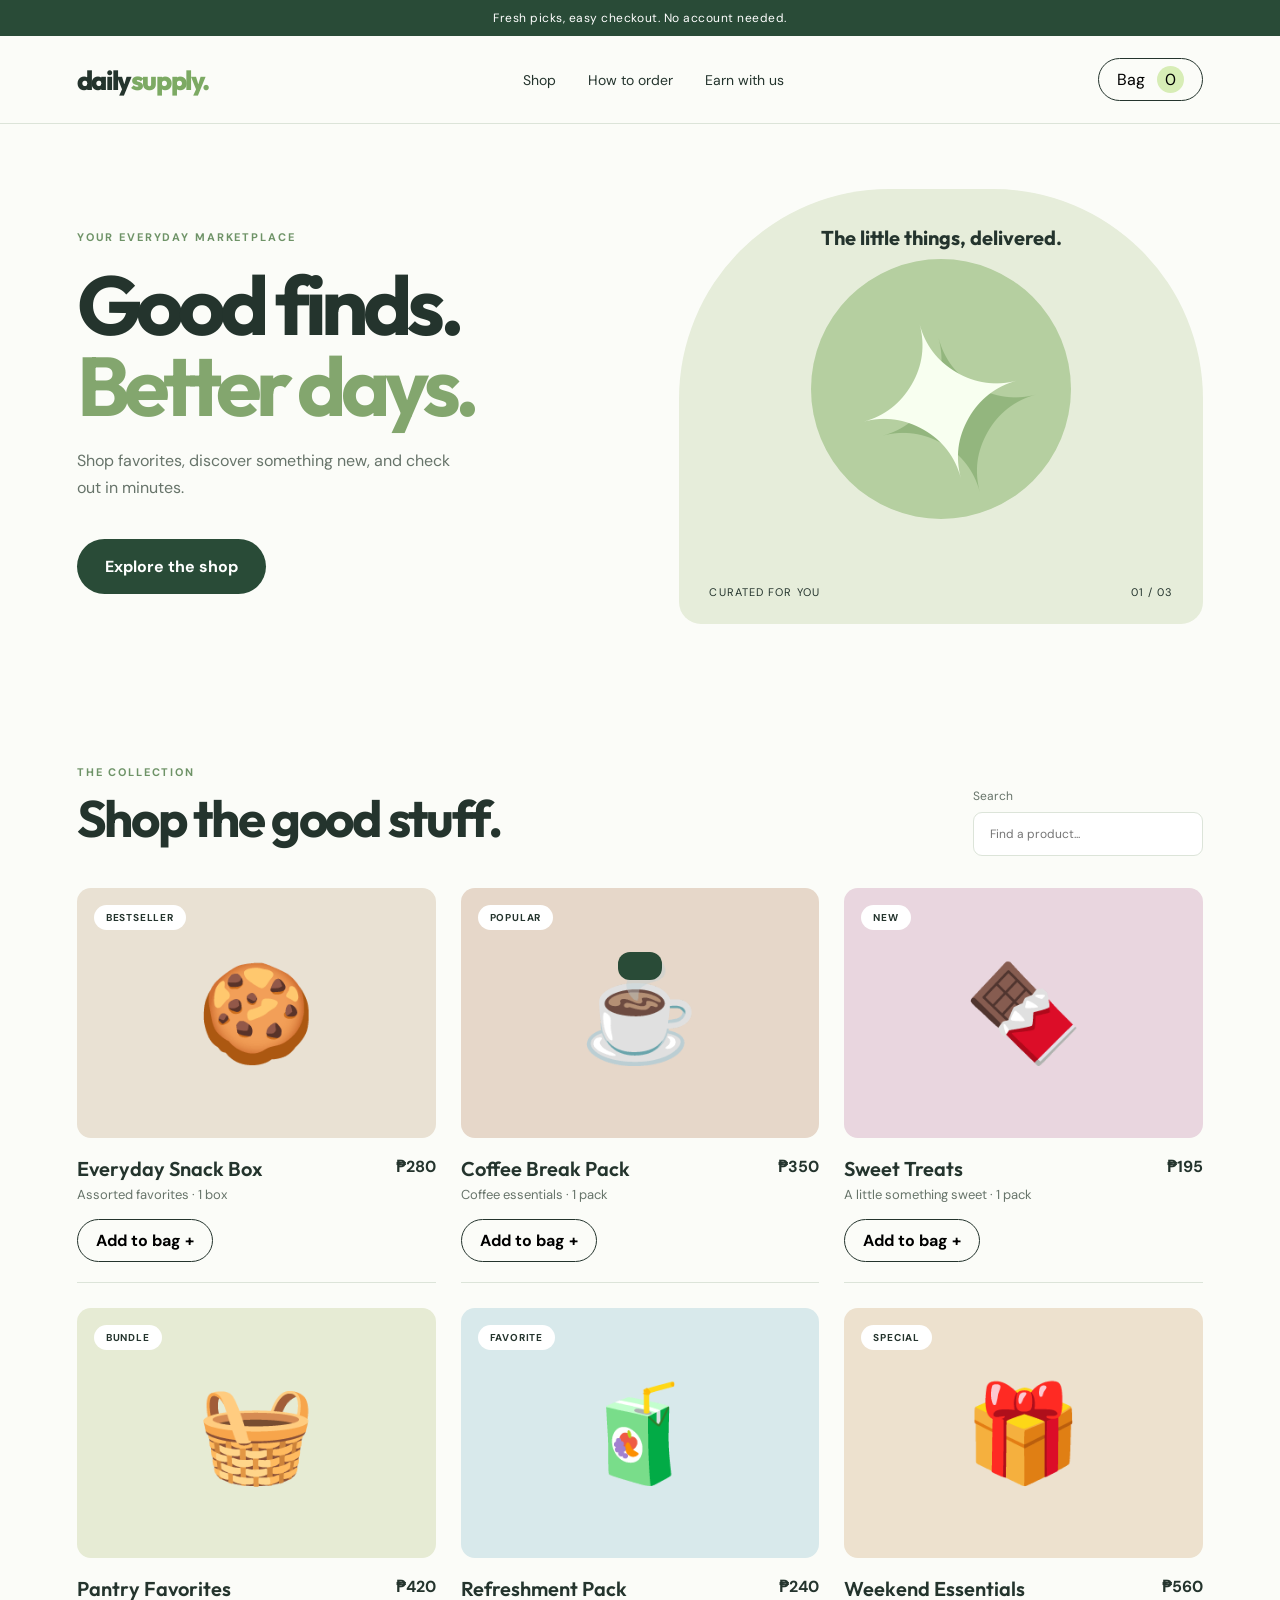
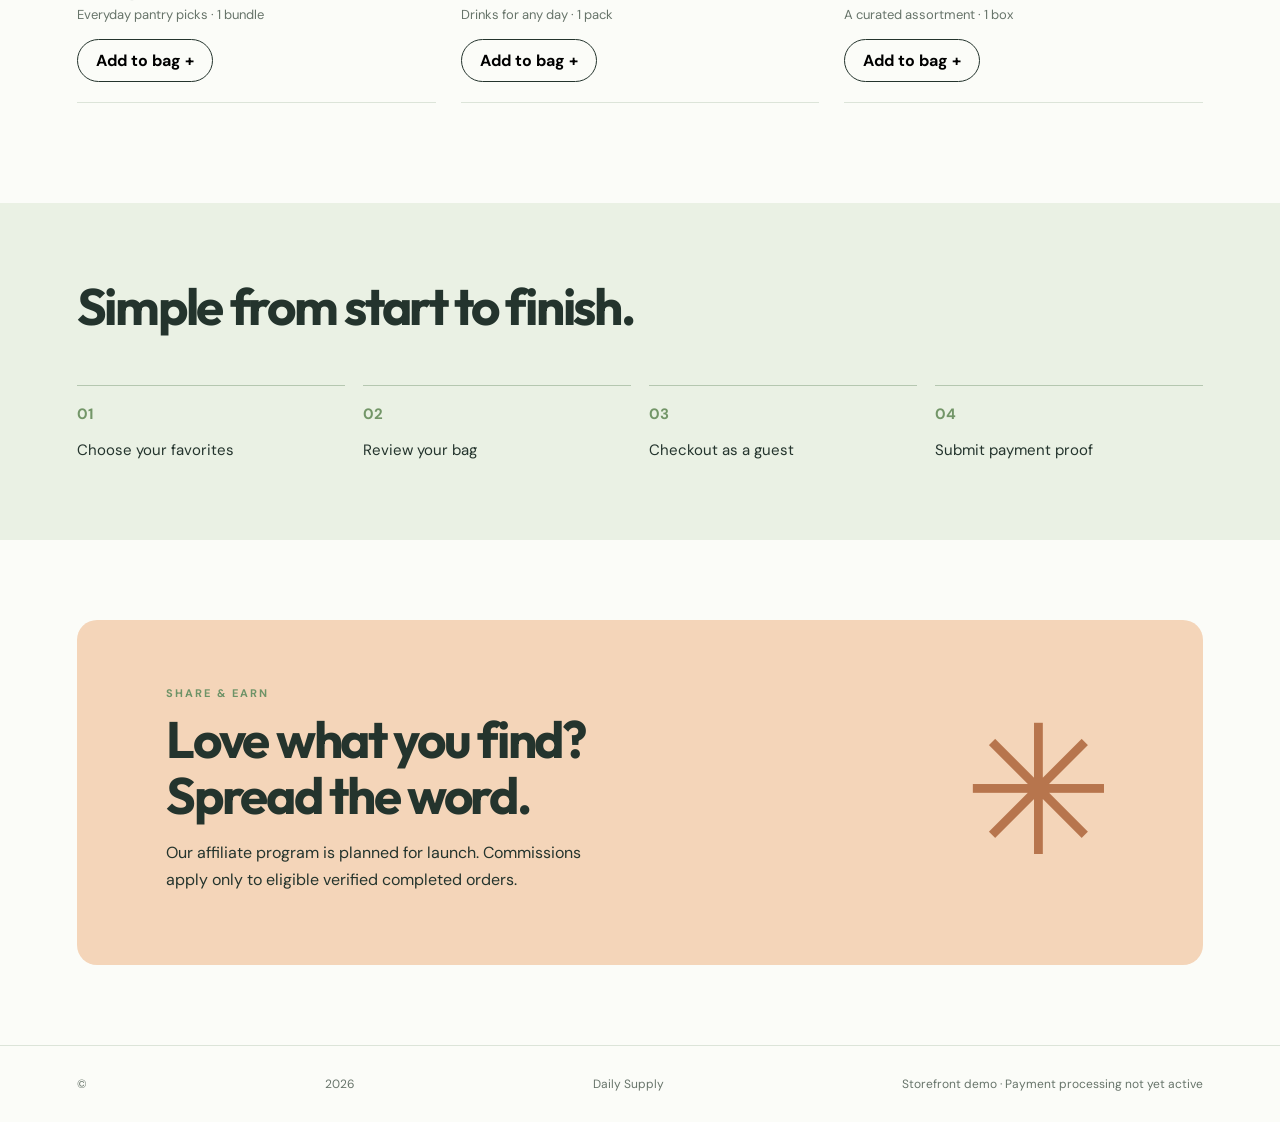
==== index.html @ 60fc119b "first try" ====
<!doctype html><html lang="en"><head><meta charset="UTF-8"><meta name="viewport" content="width=device-width,initial-scale=1"><title>Daily Supply — Everyday favorites</title><link rel="stylesheet" href="style.css"></head><body><div class="notice">Fresh picks, easy checkout. No account needed.</div><header><a class="logo" href="#home">daily<span>supply.</span></a><nav><a href="#shop">Shop</a><a href="#how">How to order</a><a href="#affiliate">Earn with us</a></nav><button id="cartBtn" class="cart-toggle">Bag <span id="cartCount">0</span></button></header><main id="home"><section class="hero"><div><p class="eyebrow">YOUR EVERYDAY MARKETPLACE</p><h1>Good finds.<br><em>Better days.</em></h1><p>Shop favorites, discover something new, and check out in minutes.</p><a class="primary" href="#shop">Explore the shop</a></div><div class="hero-art"><span class="art-label">The little things, delivered.</span><div class="art-circle">✦</div><div class="art-bottom">CURATED FOR YOU <span>01 / 03</span></div></div></section><section id="shop" class="shop"><div class="section-head"><div><p class="eyebrow">THE COLLECTION</p><h2>Shop the good stuff.</h2></div><label class="search-wrap">Search <input id="search" placeholder="Find a product..."></label></div><div id="products" class="products"></div></section><section id="how" class="steps"><h2>Simple from start to finish.</h2><div><p><b>01</b> Choose your favorites</p><p><b>02</b> Review your bag</p><p><b>03</b> Checkout as a guest</p><p><b>04</b> Submit payment proof</p></div></section><section id="affiliate" class="affiliate"><div><p class="eyebrow">SHARE & EARN</p><h2>Love what you find?<br>Spread the word.</h2><p>Our affiliate program is planned for launch. Commissions apply only to eligible verified completed orders.</p></div><span class="affiliate-mark">✳</span></section></main><footer>© <span id="year"></span> Daily Supply <span>Storefront demo · Payment processing not yet active</span></footer><div id="overlay" class="overlay" hidden></div><aside id="drawer" class="drawer" aria-label="Shopping bag" aria-hidden="true"><div class="drawer-top"><h2>Your bag</h2><button id="closeCart" aria-label="Close bag">✕</button></div><div id="cartItems" class="cart-items"></div><div class="drawer-bottom"><div class="total"><span>Subtotal</span><b id="subtotal">₱0</b></div><p>Shipping and discounts are calculated at checkout.</p><button id="checkoutBtn" class="primary wide">Continue to checkout</button></div></aside><dialog id="checkoutDialog"><form id="checkoutForm"><div class="dialog-head"><h2>Guest checkout</h2><button type="button" id="closeCheckout">✕</button></div><p class="muted">Demo only: no real orders or payments will be processed.</p><div class="fields"><label>Full name<input required name="name" autocomplete="name"></label><label>Mobile number<input required name="mobile" inputmode="tel"></label><label>Email<input required type="email" name="email"></label><label>City / Barangay<input required name="city"></label><label class="full">Complete delivery address<textarea required name="address"></textarea></label><label>Delivery schedule<select name="schedule"><option>ASAP</option><option>Later</option><option>Tomorrow</option><option>Schedule (contact to arrange)</option></select></label><label>Payment method<select name="payment"><option>GCash</option><option>Bank transfer</option></select></label><label class="full">Voucher code<input name="voucher" id="voucher" placeholder="Try SAVE50"></label></div><div id="checkoutSummary" class="checkout-summary"></div><button class="primary wide" type="submit">Preview order</button><p class="muted">Payment details and proof submission require a secure backend.</p></form></dialog><div id="toast" class="toast" role="status"></div><script src="script.js"></script></body></html>
---- style.css ----
@import url('https://fonts.googleapis.com/css2?family=DM+Sans:wght@400;500;600;700&family=Outfit:wght@400;500;600;700;800&display=swap');:root{--ink:#24342d;--muted:#67746a;--paper:#fbfcf8;--green:#d7edb6;--forest:#294b37;--line:#dce4d9;--peach:#f4d5b9}*{box-sizing:border-box}html{scroll-behavior:smooth}body{margin:0;background:var(--paper);color:var(--ink);font-family:'DM Sans',sans-serif}button,input,textarea,select{font:inherit}button{cursor:pointer}a{color:inherit;text-decoration:none}.notice{text-align:center;background:var(--forest);color:#fff;padding:10px;font-size:12px;letter-spacing:.04em}header{display:flex;align-items:center;justify-content:space-between;padding:22px 6%;border-bottom:1px solid var(--line);gap:15px}.logo{font-family:Outfit,sans-serif;font-weight:800;font-size:27px;letter-spacing:-1.4px}.logo span{color:#7caa63}nav{display:flex;gap:32px;font-size:14px}nav a:hover{color:#65934e}.cart-toggle{background:transparent;border:1px solid var(--ink);border-radius:30px;padding:10px 18px}.cart-toggle span{background:var(--green);border-radius:50%;padding:3px 8px;margin-left:8px}.hero{display:grid;grid-template-columns:1fr 1fr;gap:7%;align-items:center;padding:65px 6% 85px;min-height:560px}.eyebrow{font-size:11px;font-weight:700;letter-spacing:.17em;color:#6e9367}.hero h1{font-family:Outfit,sans-serif;font-size:clamp(55px,6.5vw,106px);letter-spacing:-.07em;line-height:.98;margin:20px 0}.hero h1 em{font-style:normal;color:#83a66e}.hero p:not(.eyebrow){color:var(--muted);line-height:1.7;max-width:380px}.primary{display:inline-block;background:var(--forest);color:#fff;border:0;border-radius:40px;padding:17px 28px;font-weight:700;margin-top:22px}.primary:hover{background:#416c4e}.hero-art{background:#e6edda;min-height:435px;border-radius:210px 210px 22px 22px;position:relative;display:flex;justify-content:center;align-items:center;overflow:hidden}.hero-art:before{content:'';position:absolute;width:260px;height:260px;background:#b5cfa0;border-radius:50%;top:70px;left:50%;transform:translateX(-50%)}.art-circle{position:relative;font-size:210px;color:#f8fff0;text-shadow:15px 18px 0 #93b67e;transform:rotate(-15deg)}.art-label{position:absolute;z-index:1;top:36px;font-family:Outfit;font-weight:700;font-size:20px}.art-bottom{position:absolute;bottom:25px;left:30px;right:30px;display:flex;justify-content:space-between;font-size:11px;letter-spacing:.1em}.shop{padding:45px 6% 100px}.section-head{display:flex;align-items:end;justify-content:space-between;gap:20px;margin-bottom:32px}.section-head h2,.steps h2,.affiliate h2{font:700 clamp(30px,4vw,52px)/1.1 Outfit;letter-spacing:-.045em;margin:10px 0}.search-wrap{font-size:12px;color:var(--muted)}.search-wrap input{display:block;margin-top:8px;padding:13px 16px;border:1px solid var(--line);border-radius:9px;background:white;min-width:230px}.products{display:grid;grid-template-columns:repeat(3,minmax(0,1fr));gap:25px}.product{border-bottom:1px solid var(--line);padding-bottom:20px}.product-art{height:250px;display:flex;align-items:center;justify-content:center;border-radius:14px;font-size:95px;position:relative}.product-art small{position:absolute;left:17px;top:17px;background:#fff;border-radius:20px;padding:6px 12px;font-size:10px;letter-spacing:.08em;font-weight:700}.product-info{display:flex;justify-content:space-between;gap:15px;margin:18px 0 5px}.product-info h3{font:600 20px Outfit;margin:0}.product-info b{white-space:nowrap}.product p{color:var(--muted);font-size:13px;margin:0 0 16px}.add{background:transparent;border:1px solid var(--ink);border-radius:25px;padding:10px 18px;font-weight:700}.add:hover{background:var(--green)}.steps{padding:65px 6%;background:#eaf1e4}.steps>div{display:grid;grid-template-columns:repeat(4,1fr);gap:18px;margin-top:35px}.steps p{border-top:1px solid #b5c7b0;padding-top:18px;font-size:15px}.steps b{display:block;color:#739668;margin-bottom:16px}.affiliate{margin:80px 6%;padding:55px 7%;background:var(--peach);border-radius:20px;display:flex;justify-content:space-between;align-items:center;gap:20px}.affiliate p:not(.eyebrow){max-width:460px;line-height:1.7}.affiliate-mark{font-size:180px;color:#b7754d}footer{padding:30px 6%;border-top:1px solid var(--line);display:flex;justify-content:space-between;font-size:12px;color:var(--muted)}.overlay{position:fixed;inset:0;background:#15271db0;z-index:5}.overlay[hidden]{display:none}.drawer{position:fixed;right:0;top:0;bottom:0;width:min(440px,100%);background:#fff;z-index:6;transform:translateX(102%);transition:transform .25s;display:flex;flex-direction:column;padding:25px}.drawer.open{transform:translateX(0)}.drawer-top,.dialog-head{display:flex;justify-content:space-between;align-items:center}.drawer-top h2,.dialog-head h2{font-family:Outfit}.drawer-top button,.dialog-head button{background:none;border:0;font-size:22px}.cart-items{overflow:auto;flex:1}.cart-item{display:flex;align-items:center;justify-content:space-between;border-bottom:1px solid var(--line);padding:18px 0;gap:10px}.cart-item small{color:var(--muted)}.qty{display:flex;gap:12px;align-items:center}.qty button{background:#eaf1e4;border:0;border-radius:50%;width:29px;height:29px}.drawer-bottom{border-top:1px solid var(--line);padding-top:15px}.total{display:flex;justify-content:space-between;font-size:20px}.drawer-bottom p,.muted{font-size:12px;color:var(--muted);line-height:1.6}.wide{width:100%;text-align:center}dialog{width:min(580px,94vw);border:0;border-radius:18px;padding:30px;max-height:90vh;overflow:auto;box-shadow:0 20px 80px #0003}dialog::backdrop{background:#16291dbb}.fields{display:grid;grid-template-columns:1fr 1fr;gap:14px}.fields label{font-size:12px;font-weight:700}.fields input,.fields textarea,.fields select{display:block;width:100%;margin-top:7px;padding:12px;border:1px solid var(--line);border-radius:8px;background:white}.fields .full{grid-column:1/-1}.checkout-summary{padding:18px;background:#eff5e9;border-radius:10px;margin-top:20px;line-height:1.9}.checkout-summary div{display:flex;justify-content:space-between}.toast{position:fixed;bottom:20px;left:50%;transform:translate(-50%,100px);background:var(--forest);color:white;border-radius:12px;padding:14px 22px;z-index:10;transition:transform .2s}.toast.show{transform:translate(-50%,0)}@media(max-width:750px){header{padding:18px 5%}nav{display:none}.hero{grid-template-columns:1fr;padding:45px 5%}.hero-art{min-height:300px}.art-circle{font-size:150px}.products{grid-template-columns:repeat(2,1fr);gap:15px}.product-art{height:180px;font-size:65px}.section-head{align-items:stretch;flex-direction:column}.steps>div{grid-template-columns:1fr 1fr}.affiliate-mark{display:none}.affiliate{margin:40px 5%;padding:30px}.shop{padding:40px 5%}.product-info{flex-direction:column;gap:6px}.fields{grid-template-columns:1fr}.fields .full{grid-column:auto}footer{gap:20px;flex-direction:column}}@media(max-width:420px){.products{grid-template-columns:1fr}.product-art{height:260px}}
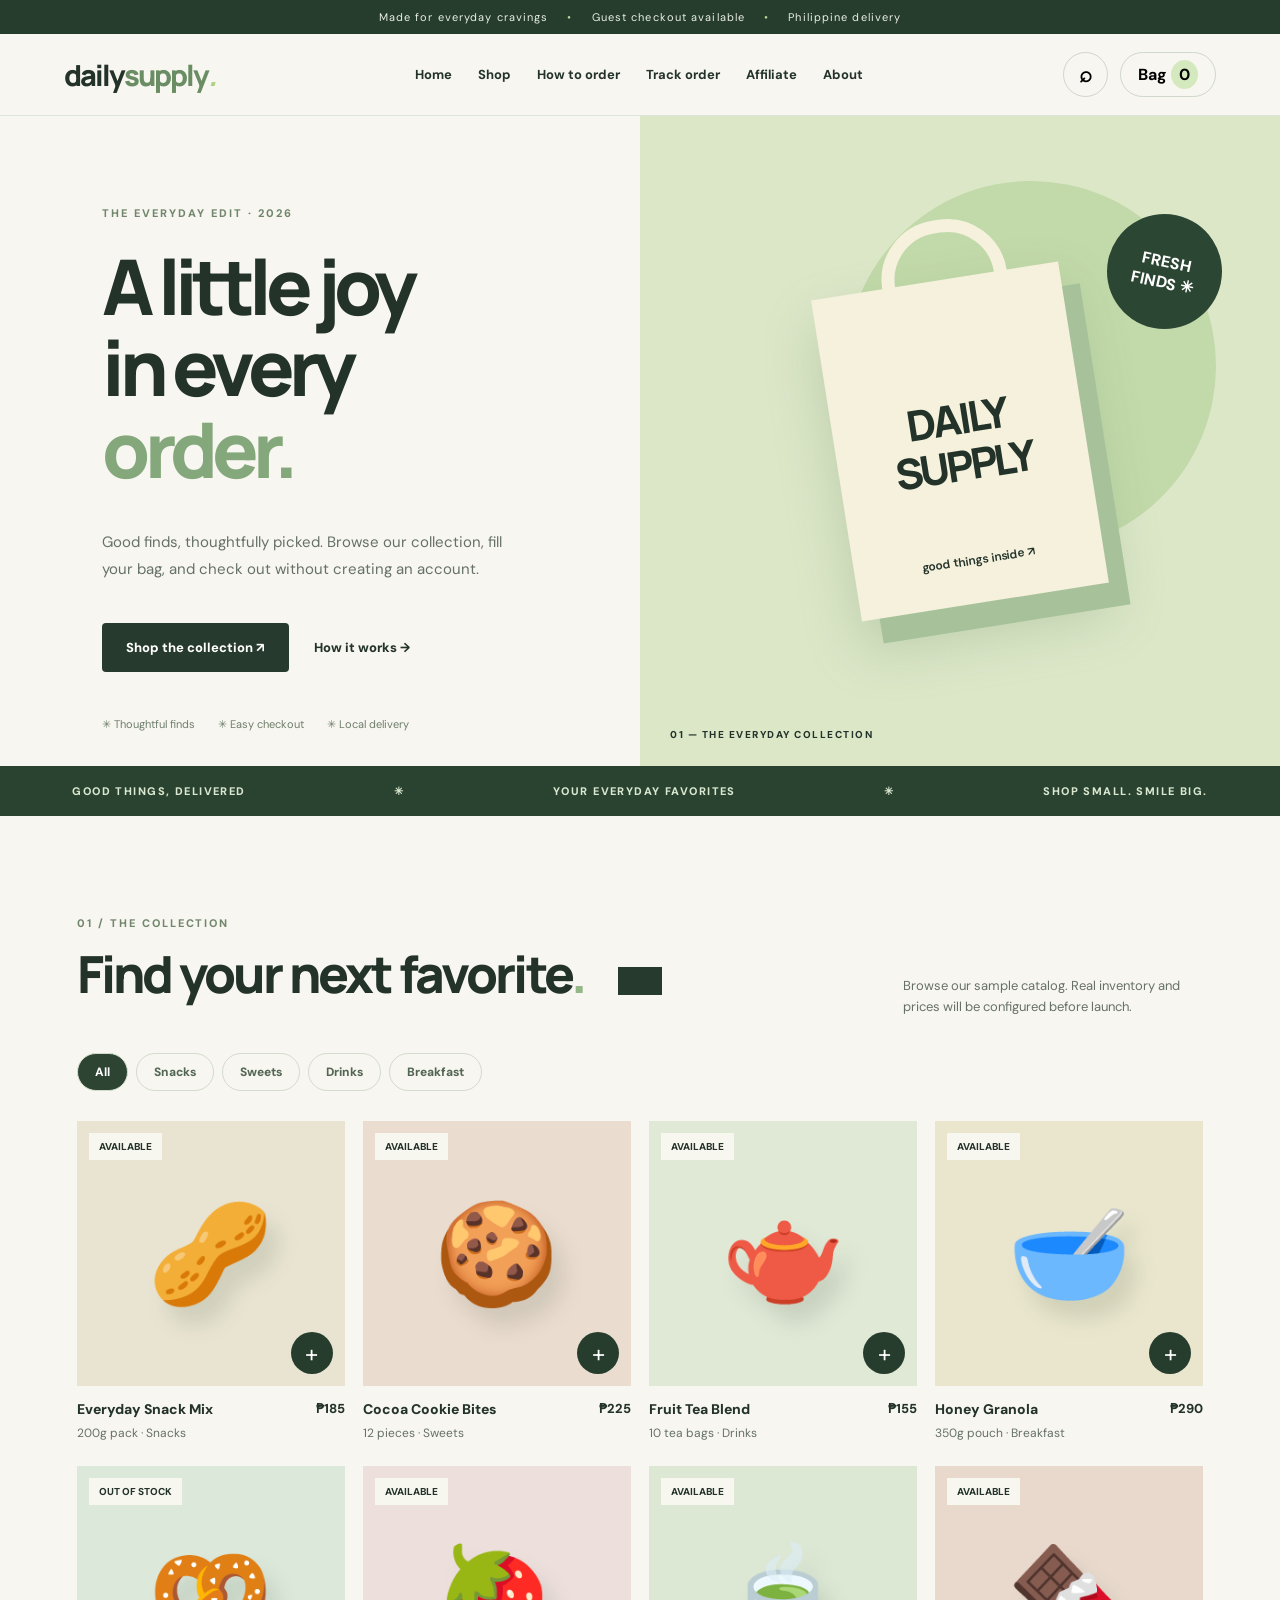
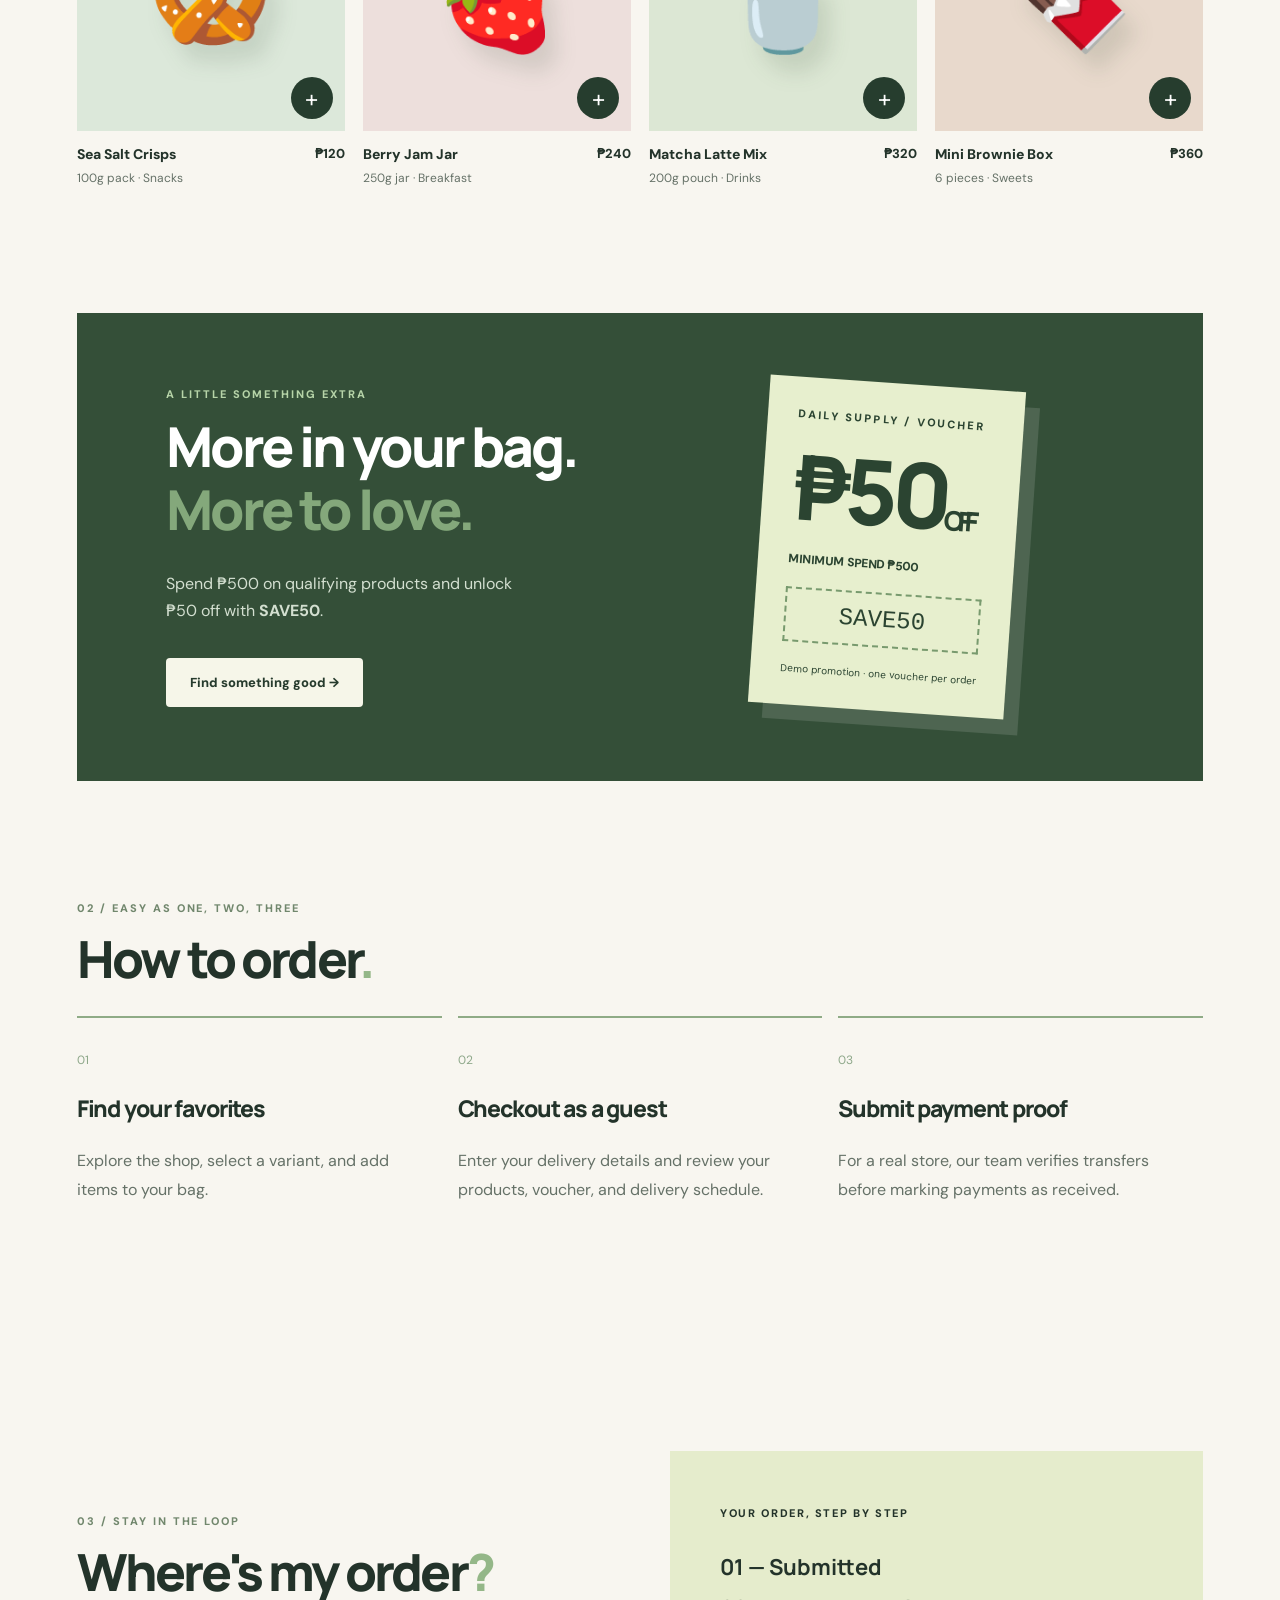
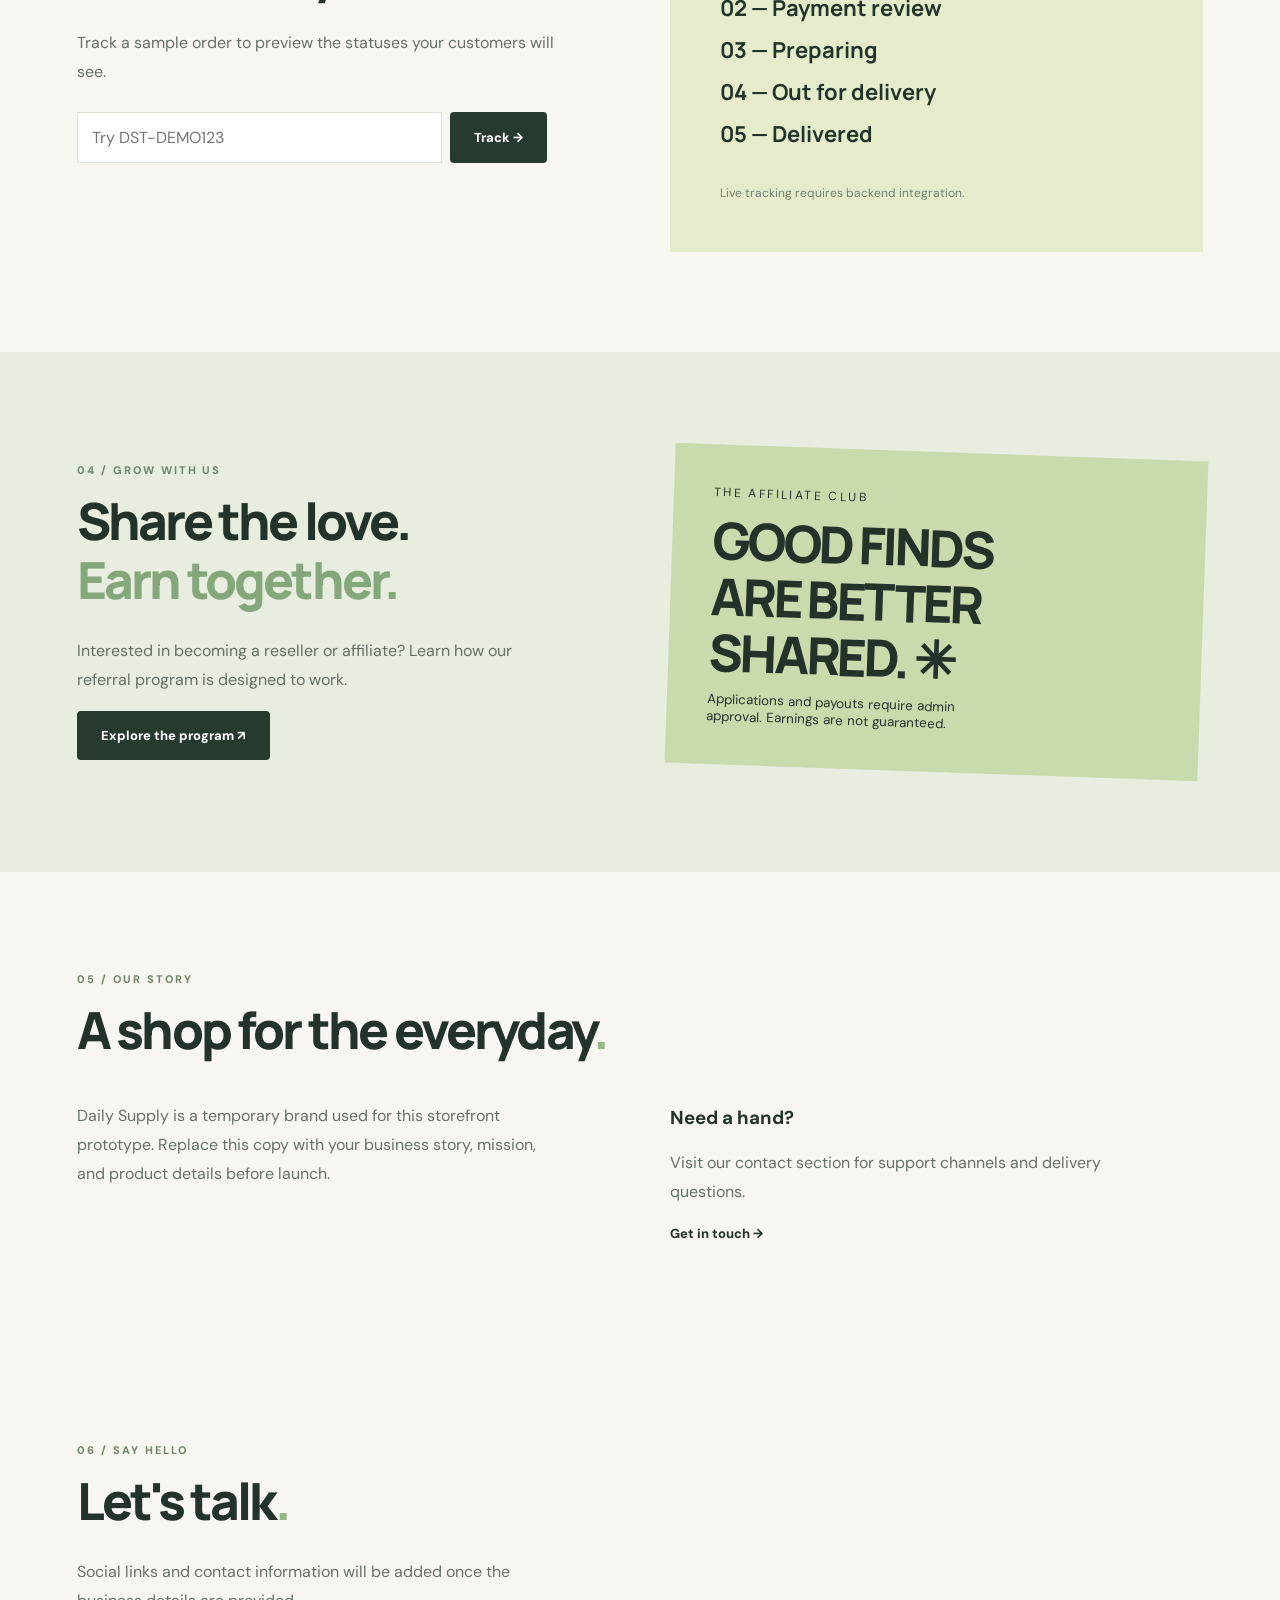
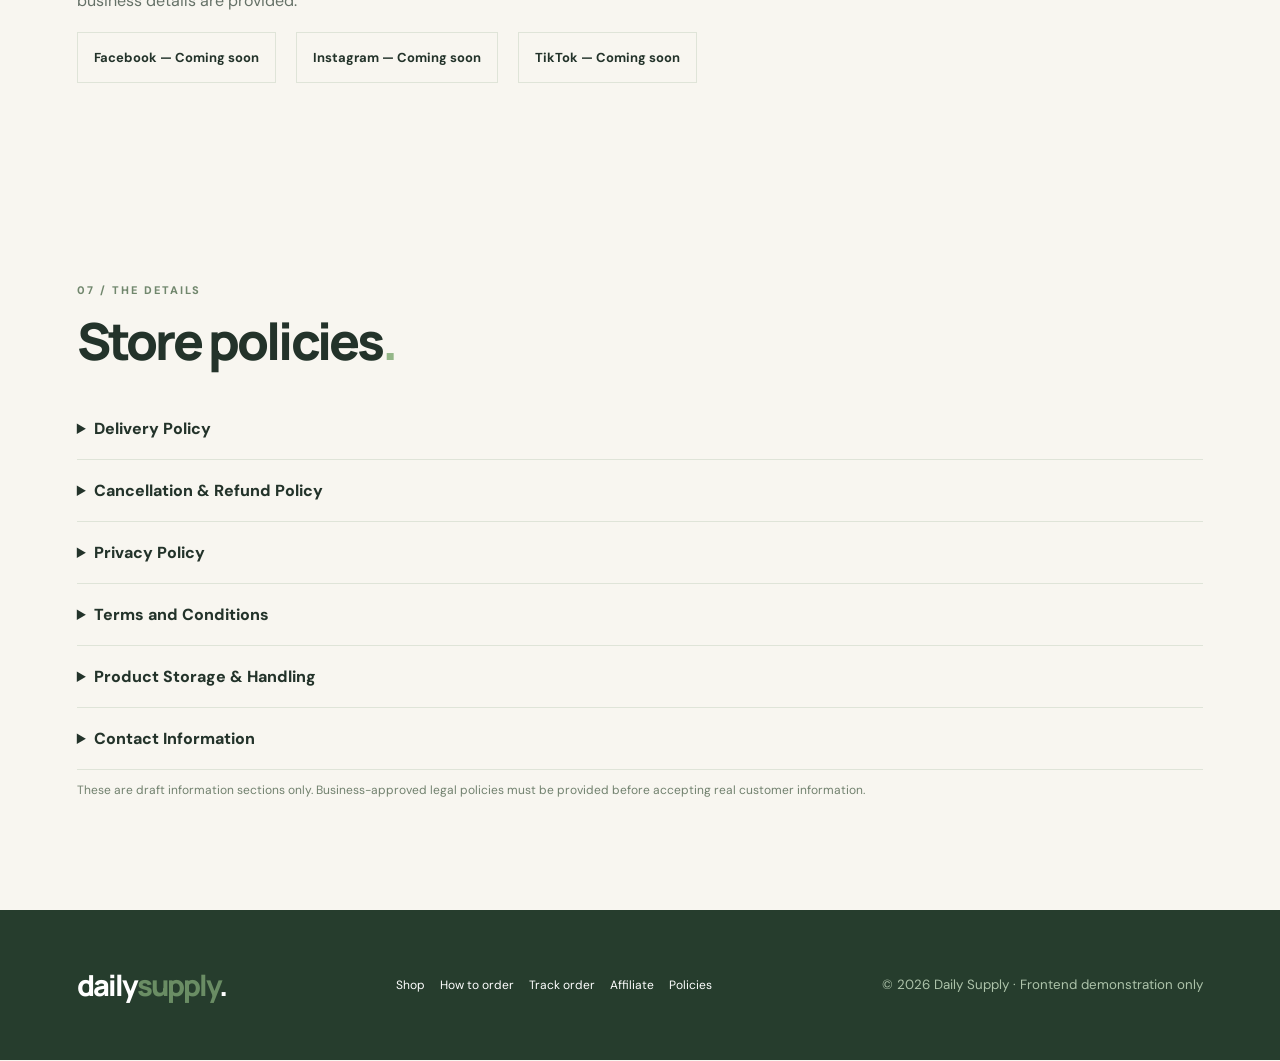
==== commit eeaf8151: "v2 v2.2" ====
--- a/index.html
+++ b/index.html
@@ -1 +1 @@
-<!doctype html><html lang="en"><head><meta charset="UTF-8"><meta name="viewport" content="width=device-width,initial-scale=1"><title>Daily Supply — Everyday favorites</title><link rel="stylesheet" href="style.css"></head><body><div class="notice">Fresh picks, easy checkout. No account needed.</div><header><a class="logo" href="#home">daily<span>supply.</span></a><nav><a href="#shop">Shop</a><a href="#how">How to order</a><a href="#affiliate">Earn with us</a></nav><button id="cartBtn" class="cart-toggle">Bag <span id="cartCount">0</span></button></header><main id="home"><section class="hero"><div><p class="eyebrow">YOUR EVERYDAY MARKETPLACE</p><h1>Good finds.<br><em>Better days.</em></h1><p>Shop favorites, discover something new, and check out in minutes.</p><a class="primary" href="#shop">Explore the shop</a></div><div class="hero-art"><span class="art-label">The little things, delivered.</span><div class="art-circle">✦</div><div class="art-bottom">CURATED FOR YOU <span>01 / 03</span></div></div></section><section id="shop" class="shop"><div class="section-head"><div><p class="eyebrow">THE COLLECTION</p><h2>Shop the good stuff.</h2></div><label class="search-wrap">Search <input id="search" placeholder="Find a product..."></label></div><div id="products" class="products"></div></section><section id="how" class="steps"><h2>Simple from start to finish.</h2><div><p><b>01</b> Choose your favorites</p><p><b>02</b> Review your bag</p><p><b>03</b> Checkout as a guest</p><p><b>04</b> Submit payment proof</p></div></section><section id="affiliate" class="affiliate"><div><p class="eyebrow">SHARE & EARN</p><h2>Love what you find?<br>Spread the word.</h2><p>Our affiliate program is planned for launch. Commissions apply only to eligible verified completed orders.</p></div><span class="affiliate-mark">✳</span></section></main><footer>© <span id="year"></span> Daily Supply <span>Storefront demo · Payment processing not yet active</span></footer><div id="overlay" class="overlay" hidden></div><aside id="drawer" class="drawer" aria-label="Shopping bag" aria-hidden="true"><div class="drawer-top"><h2>Your bag</h2><button id="closeCart" aria-label="Close bag">✕</button></div><div id="cartItems" class="cart-items"></div><div class="drawer-bottom"><div class="total"><span>Subtotal</span><b id="subtotal">₱0</b></div><p>Shipping and discounts are calculated at checkout.</p><button id="checkoutBtn" class="primary wide">Continue to checkout</button></div></aside><dialog id="checkoutDialog"><form id="checkoutForm"><div class="dialog-head"><h2>Guest checkout</h2><button type="button" id="closeCheckout">✕</button></div><p class="muted">Demo only: no real orders or payments will be processed.</p><div class="fields"><label>Full name<input required name="name" autocomplete="name"></label><label>Mobile number<input required name="mobile" inputmode="tel"></label><label>Email<input required type="email" name="email"></label><label>City / Barangay<input required name="city"></label><label class="full">Complete delivery address<textarea required name="address"></textarea></label><label>Delivery schedule<select name="schedule"><option>ASAP</option><option>Later</option><option>Tomorrow</option><option>Schedule (contact to arrange)</option></select></label><label>Payment method<select name="payment"><option>GCash</option><option>Bank transfer</option></select></label><label class="full">Voucher code<input name="voucher" id="voucher" placeholder="Try SAVE50"></label></div><div id="checkoutSummary" class="checkout-summary"></div><button class="primary wide" type="submit">Preview order</button><p class="muted">Payment details and proof submission require a secure backend.</p></form></dialog><div id="toast" class="toast" role="status"></div><script src="script.js"></script></body></html>
+<!doctype html><html lang="en"><head><meta charset="utf-8"><meta name="viewport" content="width=device-width,initial-scale=1"><title>Daily Supply — Shop the good stuff</title><link rel="stylesheet" href="style.css"></head><body><div class="topbar">Made for everyday cravings <span>•</span> Guest checkout available <span>•</span> Philippine delivery</div><header class="header"><a href="#home" class="brand">daily<span>supply</span><i>.</i></a><nav id="nav"><a href="#home">Home</a><a href="#shop">Shop</a><a href="#how">How to order</a><a href="#track">Track order</a><a href="#affiliate">Affiliate</a><a href="#about">About</a></nav><div class="head-actions"><button id="searchToggle" aria-label="Search products">⌕</button><button id="cartOpen">Bag <b id="count">0</b></button></div></header><div class="search-bar hidden" id="searchBar"><input id="search" placeholder="Search the collection…" aria-label="Search products"><a href="#shop">See products →</a></div><main><section id="home" class="hero"><div class="hero-copy"><div class="eyebrow">THE EVERYDAY EDIT · 2026</div><h1>A little joy<br>in every <em>order.</em></h1><p>Good finds, thoughtfully picked. Browse our collection, fill your bag, and check out without creating an account.</p><div class="hero-actions"><a class="btn dark" href="#shop">Shop the collection ↗</a><a class="text-link" href="#how">How it works →</a></div><div class="hero-foot"><span>✳ Thoughtful finds</span><span>✳ Easy checkout</span><span>✳ Local delivery</span></div></div><div class="hero-visual"><div class="visual-sun"></div><div class="visual-bag">DAILY<br>SUPPLY <span>good things inside ↗</span></div><div class="visual-caption">01 — THE EVERYDAY COLLECTION</div><div class="visual-sticker">FRESH<br>FINDS ✳</div></div></section><div class="marquee"><span>GOOD THINGS, DELIVERED</span><span>✳</span><span>YOUR EVERYDAY FAVORITES</span><span>✳</span><span>SHOP SMALL. SMILE BIG.</span></div><section id="shop" class="section"><div class="section-title"><div><div class="eyebrow">01 / THE COLLECTION</div><h2>Find your next favorite<span class="dot">.</span></h2></div><p>Browse our sample catalog. Real inventory and prices will be configured before launch.</p></div><div class="filters" id="filters"></div><div class="products" id="products"></div></section><section class="promo" id="vouchers"><div><div class="eyebrow">A LITTLE SOMETHING EXTRA</div><h2>More in your bag.<br><em>More to love.</em></h2><p>Spend ₱500 on qualifying products and unlock ₱50 off with <b>SAVE50</b>.</p><a class="btn light" href="#shop">Find something good →</a></div><div class="promo-ticket"><span>DAILY SUPPLY / VOUCHER</span><strong>₱50<span> OFF</span></strong><div>MINIMUM SPEND ₱500</div><code>SAVE50</code><small>Demo promotion · one voucher per order</small></div></section><section id="how" class="section"><div class="eyebrow">02 / EASY AS ONE, TWO, THREE</div><h2>How to order<span class="dot">.</span></h2><div class="steps"><article><span>01</span><h3>Find your favorites</h3><p>Explore the shop, select a variant, and add items to your bag.</p></article><article><span>02</span><h3>Checkout as a guest</h3><p>Enter your delivery details and review your products, voucher, and delivery schedule.</p></article><article><span>03</span><h3>Submit payment proof</h3><p>For a real store, our team verifies transfers before marking payments as received.</p></article></div></section><section id="track" class="section split"><div><div class="eyebrow">03 / STAY IN THE LOOP</div><h2>Where's my order<span class="dot">?</span></h2><p>Track a sample order to preview the statuses your customers will see.</p><div class="inline-form"><input id="trackInput" placeholder="Try DST-DEMO123" aria-label="Order number"><button class="btn dark" id="trackBtn">Track →</button></div><div id="trackResult" class="result" aria-live="polite"></div></div><div class="tracking-art"><span>YOUR ORDER, STEP BY STEP</span><div>01 — Submitted<br>02 — Payment review<br>03 — Preparing<br>04 — Out for delivery<br>05 — Delivered</div><small>Live tracking requires backend integration.</small></div></section><section id="affiliate" class="section affiliate"><div><div class="eyebrow">04 / GROW WITH US</div><h2>Share the love.<br><em>Earn together.</em></h2><p>Interested in becoming a reseller or affiliate? Learn how our referral program is designed to work.</p><button class="btn dark" id="affiliateBtn">Explore the program ↗</button></div><div class="affiliate-card"><span>THE AFFILIATE CLUB</span><strong>GOOD FINDS<br>ARE BETTER<br>SHARED. ✳</strong><small>Applications and payouts require admin approval. Earnings are not guaranteed.</small></div></section><section id="about" class="section"><div class="eyebrow">05 / OUR STORY</div><h2>A shop for the everyday<span class="dot">.</span></h2><div class="about-grid"><p>Daily Supply is a temporary brand used for this storefront prototype. Replace this copy with your business story, mission, and product details before launch.</p><div><h3>Need a hand?</h3><p>Visit our contact section for support channels and delivery questions.</p><a href="#contact" class="text-link">Get in touch →</a></div></div></section><section id="contact" class="section contact"><div class="eyebrow">06 / SAY HELLO</div><h2>Let's talk<span class="dot">.</span></h2><p>Social links and contact information will be added once the business details are provided.</p><div class="socials"><span>Facebook — Coming soon</span><span>Instagram — Coming soon</span><span>TikTok — Coming soon</span></div></section><section id="policies" class="section policies"><div class="eyebrow">07 / THE DETAILS</div><h2>Store policies<span class="dot">.</span></h2><div id="policyList"></div><p class="fine">These are draft information sections only. Business-approved legal policies must be provided before accepting real customer information.</p></section></main><footer><div class="footer-brand">daily<span>supply</span>.</div><div><a href="#shop">Shop</a><a href="#how">How to order</a><a href="#track">Track order</a><a href="#affiliate">Affiliate</a><a href="#policies">Policies</a></div><small>© 2026 Daily Supply · Frontend demonstration only</small></footer><div id="overlay" class="overlay hidden"></div><aside id="cart" class="drawer" aria-label="Shopping bag"><div class="drawer-head"><div><span class="eyebrow">YOUR SELECTION</span><h2>Your bag <span id="bagCount">(0)</span></h2></div><button class="close" id="cartClose" aria-label="Close bag">×</button></div><div id="cartItems" class="cart-items"></div><div class="drawer-bottom"><div id="voucherProgress"></div><div class="sumline"><span>Subtotal</span><strong id="subtotal">₱0</strong></div><button class="btn dark full" id="checkoutBtn">Continue to checkout →</button><button class="subtle" id="continueBtn">Continue shopping</button></div></aside><div id="modal" class="modal hidden" role="dialog" aria-modal="true"><div class="modal-head"><span class="eyebrow" id="modalEyebrow">DETAILS</span><button class="close" id="modalClose" aria-label="Close">×</button></div><div id="modalBody"></div></div><div id="toast" class="toast" role="status"></div><script src="script.js"></script></body></html>
--- a/style.css
+++ b/style.css
@@ -1 +1 @@
-@import url('https://fonts.googleapis.com/css2?family=DM+Sans:wght@400;500;600;700&family=Outfit:wght@400;500;600;700;800&display=swap');:root{--ink:#24342d;--muted:#67746a;--paper:#fbfcf8;--green:#d7edb6;--forest:#294b37;--line:#dce4d9;--peach:#f4d5b9}*{box-sizing:border-box}html{scroll-behavior:smooth}body{margin:0;background:var(--paper);color:var(--ink);font-family:'DM Sans',sans-serif}button,input,textarea,select{font:inherit}button{cursor:pointer}a{color:inherit;text-decoration:none}.notice{text-align:center;background:var(--forest);color:#fff;padding:10px;font-size:12px;letter-spacing:.04em}header{display:flex;align-items:center;justify-content:space-between;padding:22px 6%;border-bottom:1px solid var(--line);gap:15px}.logo{font-family:Outfit,sans-serif;font-weight:800;font-size:27px;letter-spacing:-1.4px}.logo span{color:#7caa63}nav{display:flex;gap:32px;font-size:14px}nav a:hover{color:#65934e}.cart-toggle{background:transparent;border:1px solid var(--ink);border-radius:30px;padding:10px 18px}.cart-toggle span{background:var(--green);border-radius:50%;padding:3px 8px;margin-left:8px}.hero{display:grid;grid-template-columns:1fr 1fr;gap:7%;align-items:center;padding:65px 6% 85px;min-height:560px}.eyebrow{font-size:11px;font-weight:700;letter-spacing:.17em;color:#6e9367}.hero h1{font-family:Outfit,sans-serif;font-size:clamp(55px,6.5vw,106px);letter-spacing:-.07em;line-height:.98;margin:20px 0}.hero h1 em{font-style:normal;color:#83a66e}.hero p:not(.eyebrow){color:var(--muted);line-height:1.7;max-width:380px}.primary{display:inline-block;background:var(--forest);color:#fff;border:0;border-radius:40px;padding:17px 28px;font-weight:700;margin-top:22px}.primary:hover{background:#416c4e}.hero-art{background:#e6edda;min-height:435px;border-radius:210px 210px 22px 22px;position:relative;display:flex;justify-content:center;align-items:center;overflow:hidden}.hero-art:before{content:'';position:absolute;width:260px;height:260px;background:#b5cfa0;border-radius:50%;top:70px;left:50%;transform:translateX(-50%)}.art-circle{position:relative;font-size:210px;color:#f8fff0;text-shadow:15px 18px 0 #93b67e;transform:rotate(-15deg)}.art-label{position:absolute;z-index:1;top:36px;font-family:Outfit;font-weight:700;font-size:20px}.art-bottom{position:absolute;bottom:25px;left:30px;right:30px;display:flex;justify-content:space-between;font-size:11px;letter-spacing:.1em}.shop{padding:45px 6% 100px}.section-head{display:flex;align-items:end;justify-content:space-between;gap:20px;margin-bottom:32px}.section-head h2,.steps h2,.affiliate h2{font:700 clamp(30px,4vw,52px)/1.1 Outfit;letter-spacing:-.045em;margin:10px 0}.search-wrap{font-size:12px;color:var(--muted)}.search-wrap input{display:block;margin-top:8px;padding:13px 16px;border:1px solid var(--line);border-radius:9px;background:white;min-width:230px}.products{display:grid;grid-template-columns:repeat(3,minmax(0,1fr));gap:25px}.product{border-bottom:1px solid var(--line);padding-bottom:20px}.product-art{height:250px;display:flex;align-items:center;justify-content:center;border-radius:14px;font-size:95px;position:relative}.product-art small{position:absolute;left:17px;top:17px;background:#fff;border-radius:20px;padding:6px 12px;font-size:10px;letter-spacing:.08em;font-weight:700}.product-info{display:flex;justify-content:space-between;gap:15px;margin:18px 0 5px}.product-info h3{font:600 20px Outfit;margin:0}.product-info b{white-space:nowrap}.product p{color:var(--muted);font-size:13px;margin:0 0 16px}.add{background:transparent;border:1px solid var(--ink);border-radius:25px;padding:10px 18px;font-weight:700}.add:hover{background:var(--green)}.steps{padding:65px 6%;background:#eaf1e4}.steps>div{display:grid;grid-template-columns:repeat(4,1fr);gap:18px;margin-top:35px}.steps p{border-top:1px solid #b5c7b0;padding-top:18px;font-size:15px}.steps b{display:block;color:#739668;margin-bottom:16px}.affiliate{margin:80px 6%;padding:55px 7%;background:var(--peach);border-radius:20px;display:flex;justify-content:space-between;align-items:center;gap:20px}.affiliate p:not(.eyebrow){max-width:460px;line-height:1.7}.affiliate-mark{font-size:180px;color:#b7754d}footer{padding:30px 6%;border-top:1px solid var(--line);display:flex;justify-content:space-between;font-size:12px;color:var(--muted)}.overlay{position:fixed;inset:0;background:#15271db0;z-index:5}.overlay[hidden]{display:none}.drawer{position:fixed;right:0;top:0;bottom:0;width:min(440px,100%);background:#fff;z-index:6;transform:translateX(102%);transition:transform .25s;display:flex;flex-direction:column;padding:25px}.drawer.open{transform:translateX(0)}.drawer-top,.dialog-head{display:flex;justify-content:space-between;align-items:center}.drawer-top h2,.dialog-head h2{font-family:Outfit}.drawer-top button,.dialog-head button{background:none;border:0;font-size:22px}.cart-items{overflow:auto;flex:1}.cart-item{display:flex;align-items:center;justify-content:space-between;border-bottom:1px solid var(--line);padding:18px 0;gap:10px}.cart-item small{color:var(--muted)}.qty{display:flex;gap:12px;align-items:center}.qty button{background:#eaf1e4;border:0;border-radius:50%;width:29px;height:29px}.drawer-bottom{border-top:1px solid var(--line);padding-top:15px}.total{display:flex;justify-content:space-between;font-size:20px}.drawer-bottom p,.muted{font-size:12px;color:var(--muted);line-height:1.6}.wide{width:100%;text-align:center}dialog{width:min(580px,94vw);border:0;border-radius:18px;padding:30px;max-height:90vh;overflow:auto;box-shadow:0 20px 80px #0003}dialog::backdrop{background:#16291dbb}.fields{display:grid;grid-template-columns:1fr 1fr;gap:14px}.fields label{font-size:12px;font-weight:700}.fields input,.fields textarea,.fields select{display:block;width:100%;margin-top:7px;padding:12px;border:1px solid var(--line);border-radius:8px;background:white}.fields .full{grid-column:1/-1}.checkout-summary{padding:18px;background:#eff5e9;border-radius:10px;margin-top:20px;line-height:1.9}.checkout-summary div{display:flex;justify-content:space-between}.toast{position:fixed;bottom:20px;left:50%;transform:translate(-50%,100px);background:var(--forest);color:white;border-radius:12px;padding:14px 22px;z-index:10;transition:transform .2s}.toast.show{transform:translate(-50%,0)}@media(max-width:750px){header{padding:18px 5%}nav{display:none}.hero{grid-template-columns:1fr;padding:45px 5%}.hero-art{min-height:300px}.art-circle{font-size:150px}.products{grid-template-columns:repeat(2,1fr);gap:15px}.product-art{height:180px;font-size:65px}.section-head{align-items:stretch;flex-direction:column}.steps>div{grid-template-columns:1fr 1fr}.affiliate-mark{display:none}.affiliate{margin:40px 5%;padding:30px}.shop{padding:40px 5%}.product-info{flex-direction:column;gap:6px}.fields{grid-template-columns:1fr}.fields .full{grid-column:auto}footer{gap:20px;flex-direction:column}}@media(max-width:420px){.products{grid-template-columns:1fr}.product-art{height:260px}}
+@import url('https://fonts.googleapis.com/css2?family=DM+Sans:wght@400;500;600;700&family=Manrope:wght@400;500;600;700;800&display=swap');:root{--cream:#f8f6f0;--ink:#23332a;--muted:#657167;--green:#c9dfb2;--lime:#e3edca;--line:#dfe4d8}*{box-sizing:border-box}html{scroll-behavior:smooth}body{margin:0;background:var(--cream);color:var(--ink);font-family:'DM Sans',sans-serif}button,input,select,textarea{font:inherit}button{cursor:pointer}a{color:inherit;text-decoration:none}.topbar{background:#263c2d;color:#e9f0e4;text-align:center;font-size:11px;letter-spacing:.1em;padding:10px}.topbar span{margin:0 15px;color:#b5d99b}.header{height:82px;display:flex;align-items:center;justify-content:space-between;padding:0 max(5vw,24px);border-bottom:1px solid var(--line);background:var(--cream);position:sticky;top:0;z-index:20}.brand,.footer-brand{font:800 29px Manrope;letter-spacing:-2px}.brand span,.footer-brand span{color:#6a8d64}.brand i{color:#b0d082}.header nav{display:flex;gap:26px;font-size:13px;font-weight:700}.header nav a:hover,.text-link:hover{color:#759f65}.head-actions{display:flex;gap:12px}.head-actions button{border:1px solid #cfd7ca;background:transparent;border-radius:40px;padding:11px 17px;font-weight:700}.head-actions button:first-child{font-size:22px;padding:4px 15px}.head-actions b{background:#d5e9bf;padding:4px 8px;border-radius:50%}.search-bar{display:flex;gap:15px;padding:16px 5vw;border-bottom:1px solid var(--line)}.search-bar input{flex:1;border:0;background:transparent;outline:0}.search-bar a{font-size:13px;font-weight:700}.hidden{display:none!important}.hero{display:grid;grid-template-columns:1fr 1fr;min-height:590px}.hero-copy{padding:90px 7vw 35px 8vw;display:flex;flex-direction:column;align-items:flex-start}.eyebrow{font-size:11px;letter-spacing:.18em;font-weight:800;color:#71876d}.hero h1{font:800 clamp(48px,6vw,94px)/1.06 Manrope;letter-spacing:-.075em;margin:25px 0}.hero h1 em,.promo h2 em,.affiliate h2 em{font-style:normal;color:#84a87b}.hero-copy>p{color:var(--muted);max-width:420px;line-height:1.8;font-size:15px}.hero-actions{display:flex;align-items:center;gap:25px;margin-top:25px}.btn{border:0;border-radius:4px;padding:16px 24px;font-weight:800;font-size:13px;display:inline-block;text-align:center}.btn.dark{background:#263b2d;color:#fff}.btn.light{background:#f6f6e9;color:#263b2d}.text-link{font-size:13px;font-weight:800}.hero-foot{display:flex;gap:23px;font-size:11px;color:#6d7d6b;margin-top:auto;padding-top:45px}.hero-visual{background:#dce7c8;position:relative;overflow:hidden;display:flex;align-items:center;justify-content:center;min-height:450px}.visual-sun{width:370px;height:370px;border-radius:50%;background:#c2d9a9;position:absolute;right:10%;top:10%}.visual-bag{position:relative;width:250px;height:325px;background:#f5f1dd;box-shadow:18px 25px 0 #a7c29a,0 28px 55px #6b8e6850;transform:rotate(-9deg);display:flex;justify-content:center;align-items:center;text-align:center;font:800 42px/1.1 Manrope;letter-spacing:-3px}.visual-bag:before{content:'';position:absolute;width:100px;height:65px;border:13px solid #f5f1dd;border-radius:60px 60px 0 0;top:-60px;left:72px}.visual-bag span{position:absolute;bottom:35px;font:600 12px DM Sans;letter-spacing:0}.visual-caption{position:absolute;bottom:25px;left:30px;font-size:10px;font-weight:800;letter-spacing:.15em}.visual-sticker{position:absolute;top:15%;right:9%;background:#2c4634;color:#fff;border-radius:50%;height:115px;width:115px;display:grid;place-items:center;text-align:center;font-weight:800;transform:rotate(12deg)}.marquee{display:flex;justify-content:space-around;gap:20px;background:#294330;color:#dbe8d0;padding:18px 8px;font-size:11px;font-weight:800;letter-spacing:.13em}.section{padding:100px max(6vw,24px);scroll-margin-top:80px}.section-title{display:flex;justify-content:space-between;align-items:end;gap:30px}.section-title p{max-width:300px;color:var(--muted);line-height:1.6;font-size:13px}h2{font:800 clamp(32px,4vw,56px)/1.15 Manrope;letter-spacing:-.055em;margin:14px 0 28px}.dot{color:#94b788}.filters{display:flex;gap:8px;flex-wrap:wrap;margin:22px 0 30px}.filters button{border:1px solid #d2dccc;background:transparent;padding:10px 17px;border-radius:30px;color:#536654;font-size:12px;font-weight:800}.filters button.active{background:#2d4432;color:white}.products{display:grid;grid-template-columns:repeat(4,minmax(0,1fr));gap:18px}.product{min-width:0}.product-art{height:265px;background:var(--shade,#e6eadc);position:relative;display:flex;align-items:center;justify-content:center;overflow:hidden}.product-art .emoji{font-size:100px;filter:drop-shadow(12px 18px 10px #243d2520);transition:transform .3s}.product:hover .emoji{transform:rotate(-8deg) scale(1.1)}.product-art .tag{position:absolute;left:12px;top:12px;background:#f8f7ef;padding:7px 10px;font-size:10px;font-weight:800}.product-art .quick{position:absolute;right:12px;bottom:12px;border:0;border-radius:50%;height:42px;width:42px;background:#263d2e;color:white;font-size:24px}.product-meta{display:flex;justify-content:space-between;gap:10px;margin-top:14px;font-size:14px;font-weight:800}.product-meta small{font-size:13px}.product-desc{font-size:12px;color:var(--muted);margin:7px 0}.promo{margin:20px max(6vw,24px);background:#344f38;color:#fff;display:grid;grid-template-columns:1fr 1fr;align-items:center;gap:40px;padding:70px 7vw}.promo .eyebrow{color:#b6d4a8}.promo h2{font-size:clamp(36px,4.3vw,65px)}.promo p{line-height:1.7;color:#d3dfd0;max-width:360px}.promo .btn{margin-top:18px}.promo-ticket{background:#e7efce;color:#2b4431;padding:30px;transform:rotate(4deg);display:flex;flex-direction:column;gap:20px;max-width:360px;justify-self:center;box-shadow:15px 15px 0 #ffffff20}.promo-ticket>span{font-size:11px;letter-spacing:.2em;font-weight:800}.promo-ticket strong{font:800 90px/1 Manrope;letter-spacing:-.07em}.promo-ticket strong span{font-size:27px}.promo-ticket>div{font-size:12px;font-weight:800}.promo-ticket code{border:2px dashed #789a6e;padding:12px;text-align:center;font-size:24px}.promo-ticket small{font-size:10px}.steps{display:grid;grid-template-columns:repeat(3,1fr);gap:16px}.steps article{border-top:2px solid #8fab86;padding:30px 20px 30px 0}.steps article span{font-size:12px;color:#8da789}.steps h3{font:800 23px Manrope;letter-spacing:-.05em}.steps p,.split p,.affiliate p,.about-grid p,.contact p{color:var(--muted);line-height:1.8;max-width:490px}.split,.affiliate{display:grid;grid-template-columns:1fr 1fr;gap:60px;align-items:center}.inline-form{display:flex;gap:8px;max-width:470px;margin:25px 0}.inline-form input{flex:1;min-width:0;padding:14px;border:1px solid var(--line);background:white}.tracking-art{background:#e5eccc;padding:50px;min-height:320px}.tracking-art span{font-size:11px;font-weight:800;letter-spacing:.15em}.tracking-art div{font:700 22px/1.9 Manrope;margin:25px 0}.tracking-art small,.fine{color:#71816e;font-size:12px}.result{font-size:13px;line-height:1.8}.affiliate{background:#e7eddf}.affiliate-card{background:#c9dbad;min-height:320px;padding:40px;display:flex;flex-direction:column;justify-content:space-between;transform:rotate(2deg)}.affiliate-card span{font-size:12px;letter-spacing:.2em}.affiliate-card strong{font:800 clamp(32px,4vw,56px)/1.1 Manrope;letter-spacing:-.06em}.affiliate-card small{max-width:300px}.about-grid{display:grid;grid-template-columns:1fr 1fr;gap:60px}.socials{display:flex;gap:20px;flex-wrap:wrap;font-weight:700;font-size:13px}.socials span{padding:16px;border:1px solid var(--line)}.policies details{border-bottom:1px solid var(--line);padding:20px 0}.policies summary{cursor:pointer;font-weight:800}.policies details p{max-width:700px;color:var(--muted);line-height:1.7}footer{background:#263d2d;color:white;padding:55px 6vw;display:flex;justify-content:space-between;gap:25px;align-items:center;flex-wrap:wrap}footer div:nth-child(2){display:flex;gap:15px;font-size:12px}footer small{color:#adc3aa}.overlay{position:fixed;inset:0;background:#16271999;z-index:35}.drawer{position:fixed;right:0;top:0;bottom:0;width:min(450px,100%);background:#f9f8f1;z-index:40;transform:translateX(105%);transition:transform .3s;display:flex;flex-direction:column;padding:28px}.drawer.open{transform:translateX(0)}.drawer-head,.modal-head{display:flex;justify-content:space-between;align-items:start}.drawer-head h2{font-size:29px}.close{background:transparent;border:0;font-size:32px}.cart-items{overflow:auto;flex:1}.cart-row{display:flex;gap:15px;border-bottom:1px solid var(--line);padding:18px 0}.cart-emoji{width:80px;height:85px;display:grid;place-items:center;font-size:44px;background:#e5eddb}.cart-row strong{display:block}.cart-row small{color:var(--muted)}.qty{display:flex;align-items:center;gap:12px;margin-top:12px}.qty button{border:1px solid #ccd8c5;background:white;width:27px;height:27px}.drawer-bottom{padding-top:15px;border-top:1px solid var(--line)}.sumline{display:flex;justify-content:space-between;margin:18px 0}.full{width:100%}.subtle{border:0;background:transparent;padding:15px;width:100%;text-decoration:underline}.modal{position:fixed;top:50%;left:50%;transform:translate(-50%,-50%);width:min(700px,94vw);max-height:90vh;overflow:auto;background:#fbfaf5;z-index:50;padding:30px;box-shadow:0 20px 80px #14291c50}.modal h2{font-size:32px}.modal p{line-height:1.6;color:var(--muted)}.modal .form-grid{display:grid;grid-template-columns:1fr 1fr;gap:12px}.field{display:flex;flex-direction:column;gap:6px;margin:8px 0}.field label{font-size:12px;font-weight:800}.field input,.field select,.field textarea{padding:12px;border:1px solid #d1d9cd;background:white;width:100%;min-width:0}.span2{grid-column:span 2}.order-summary{background:#edf2e5;padding:18px;margin:20px 0}.order-summary div{display:flex;justify-content:space-between;margin:10px 0}.notice-box{padding:15px;background:#f4ecd7;font-size:12px;line-height:1.6;margin:15px 0}.toast{position:fixed;bottom:25px;left:50%;transform:translateX(-50%) translateY(120px);background:#263b2d;color:white;padding:14px 22px;z-index:60;transition:transform .3s;font-size:13px}.toast.show{transform:translateX(-50%) translateY(0)}.option-grid{display:grid;grid-template-columns:repeat(2,1fr);gap:10px}.option-grid button{padding:12px;border:1px solid #d2dccf;background:white}.option-grid button.selected{border-color:#284b30;background:#e3efda}@media(max-width:1000px){.header nav{gap:10px}.products{grid-template-columns:repeat(2,1fr)}}@media(max-width:720px){.topbar{font-size:9px}.topbar span{margin:0 5px}.header{padding:0 18px;height:70px;flex-wrap:wrap}.brand{font-size:24px}.header nav{order:3;overflow-x:auto;width:100%;padding-bottom:8px;white-space:nowrap}.header{height:auto;padding-top:12px}.head-actions{margin-left:auto}.hero,.promo,.split,.affiliate,.about-grid{grid-template-columns:1fr}.hero-copy{padding:55px 24px 40px}.hero-foot{flex-wrap:wrap}.hero-visual{min-height:370px}.visual-bag{transform:scale(.75) rotate(-9deg)}.marquee{overflow:hidden;white-space:nowrap}.marquee span:last-child{display:none}.section{padding:65px 22px}.section-title{display:block}.products{gap:12px}.product-art{height:190px}.product-art .emoji{font-size:72px}.promo{margin:10px 15px;padding:45px 25px}.promo-ticket{transform:rotate(1deg)}.steps{grid-template-columns:1fr}.tracking-art{padding:25px}.modal{padding:18px}.modal .form-grid{grid-template-columns:1fr}.span2{grid-column:auto}footer{display:block}footer div:nth-child(2){flex-wrap:wrap;margin:20px 0}}
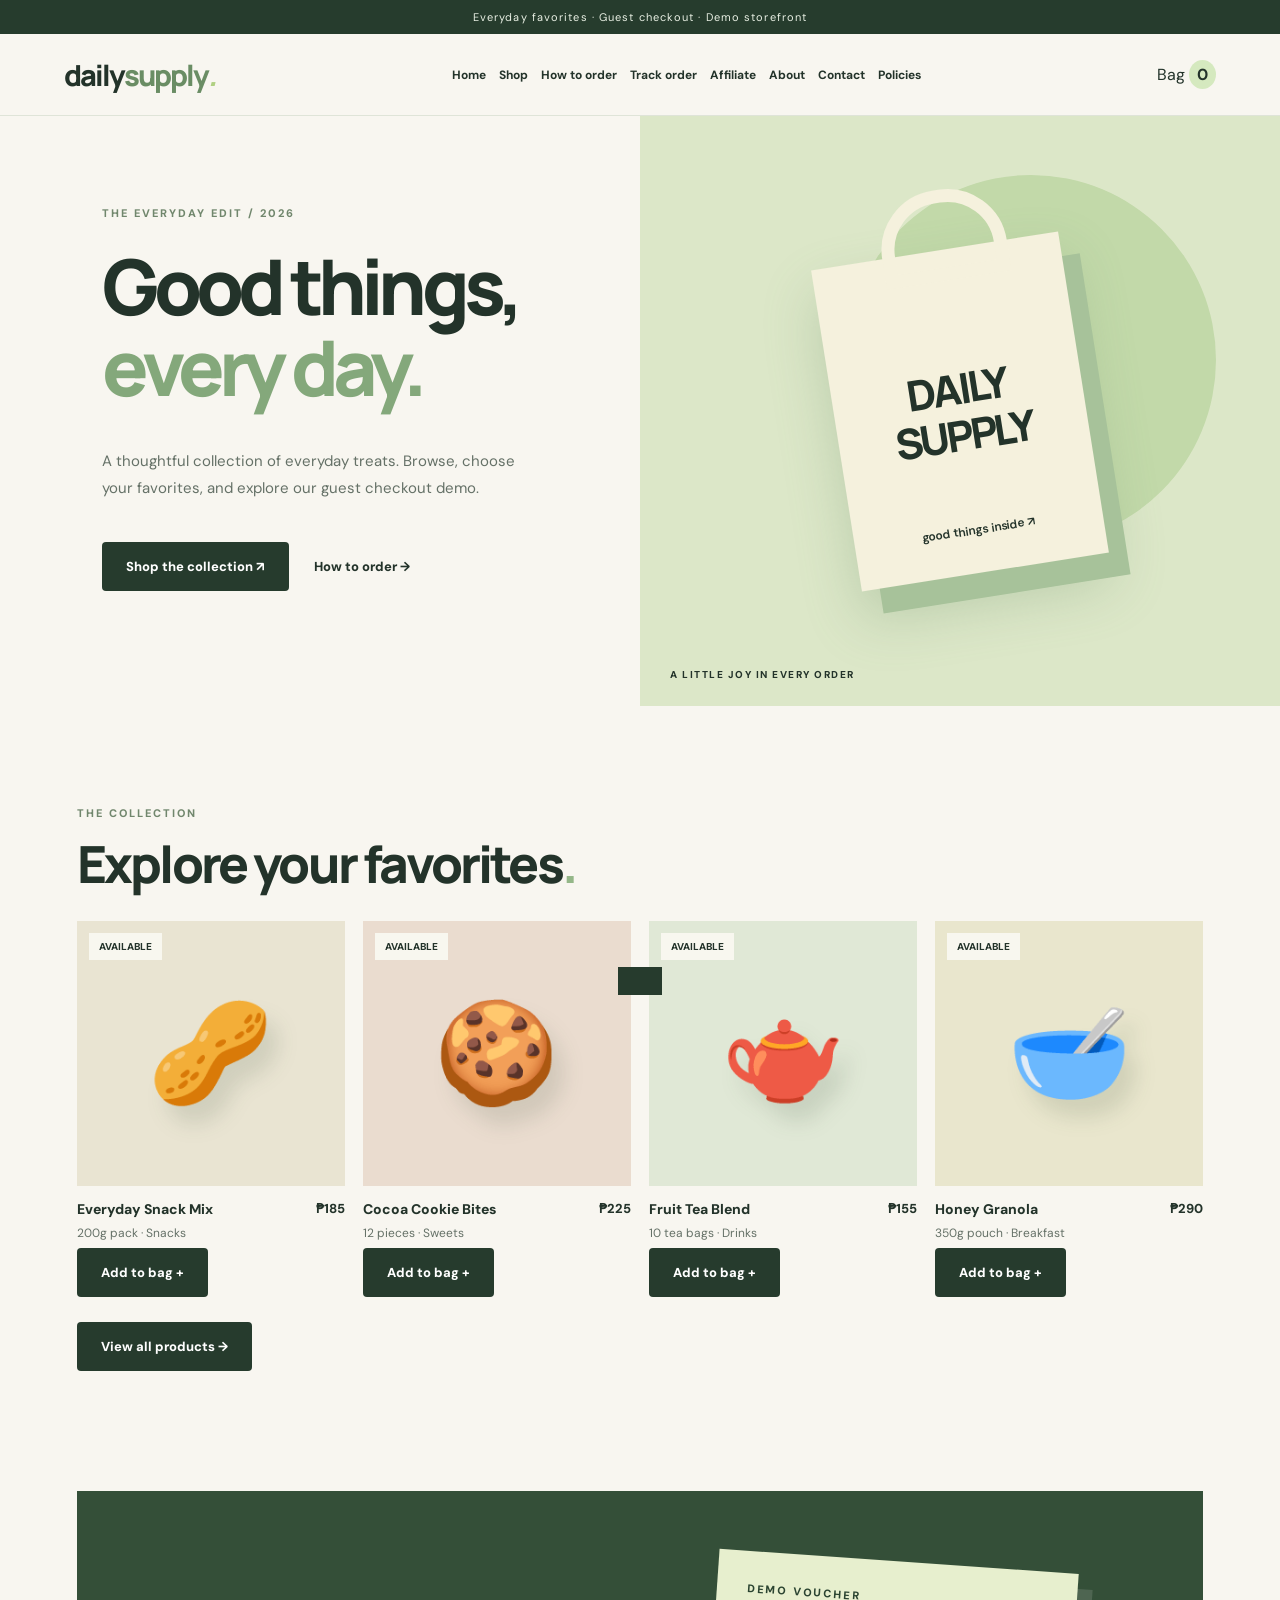
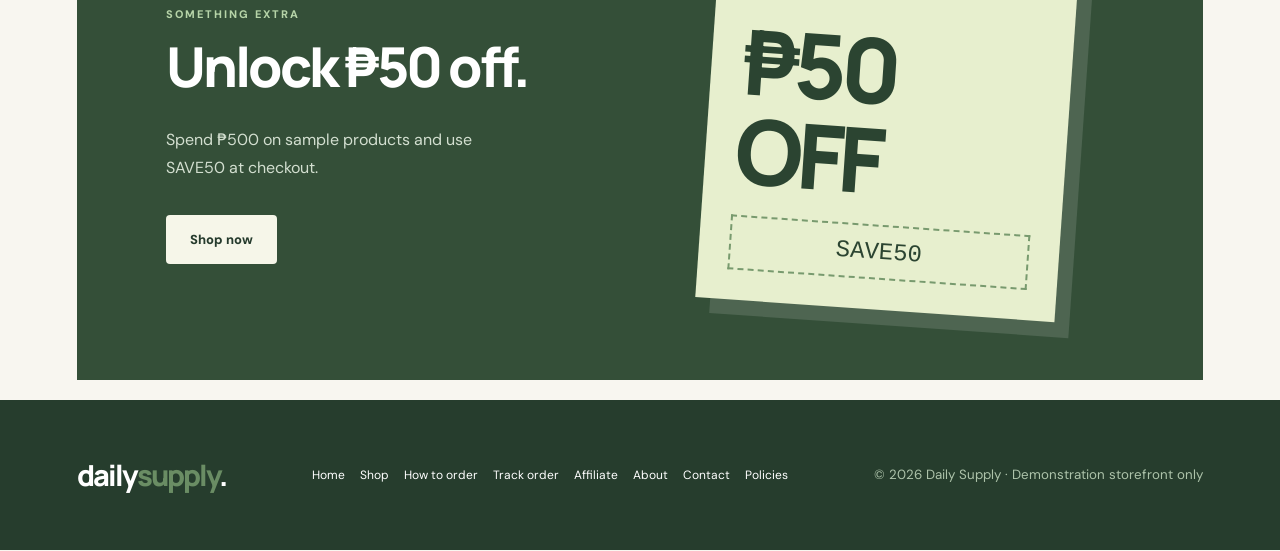
==== commit ee04c292: "multi pages" ====
--- a/index.html
+++ b/index.html
@@ -1 +1 @@
-<!doctype html><html lang="en"><head><meta charset="utf-8"><meta name="viewport" content="width=device-width,initial-scale=1"><title>Daily Supply — Shop the good stuff</title><link rel="stylesheet" href="style.css"></head><body><div class="topbar">Made for everyday cravings <span>•</span> Guest checkout available <span>•</span> Philippine delivery</div><header class="header"><a href="#home" class="brand">daily<span>supply</span><i>.</i></a><nav id="nav"><a href="#home">Home</a><a href="#shop">Shop</a><a href="#how">How to order</a><a href="#track">Track order</a><a href="#affiliate">Affiliate</a><a href="#about">About</a></nav><div class="head-actions"><button id="searchToggle" aria-label="Search products">⌕</button><button id="cartOpen">Bag <b id="count">0</b></button></div></header><div class="search-bar hidden" id="searchBar"><input id="search" placeholder="Search the collection…" aria-label="Search products"><a href="#shop">See products →</a></div><main><section id="home" class="hero"><div class="hero-copy"><div class="eyebrow">THE EVERYDAY EDIT · 2026</div><h1>A little joy<br>in every <em>order.</em></h1><p>Good finds, thoughtfully picked. Browse our collection, fill your bag, and check out without creating an account.</p><div class="hero-actions"><a class="btn dark" href="#shop">Shop the collection ↗</a><a class="text-link" href="#how">How it works →</a></div><div class="hero-foot"><span>✳ Thoughtful finds</span><span>✳ Easy checkout</span><span>✳ Local delivery</span></div></div><div class="hero-visual"><div class="visual-sun"></div><div class="visual-bag">DAILY<br>SUPPLY <span>good things inside ↗</span></div><div class="visual-caption">01 — THE EVERYDAY COLLECTION</div><div class="visual-sticker">FRESH<br>FINDS ✳</div></div></section><div class="marquee"><span>GOOD THINGS, DELIVERED</span><span>✳</span><span>YOUR EVERYDAY FAVORITES</span><span>✳</span><span>SHOP SMALL. SMILE BIG.</span></div><section id="shop" class="section"><div class="section-title"><div><div class="eyebrow">01 / THE COLLECTION</div><h2>Find your next favorite<span class="dot">.</span></h2></div><p>Browse our sample catalog. Real inventory and prices will be configured before launch.</p></div><div class="filters" id="filters"></div><div class="products" id="products"></div></section><section class="promo" id="vouchers"><div><div class="eyebrow">A LITTLE SOMETHING EXTRA</div><h2>More in your bag.<br><em>More to love.</em></h2><p>Spend ₱500 on qualifying products and unlock ₱50 off with <b>SAVE50</b>.</p><a class="btn light" href="#shop">Find something good →</a></div><div class="promo-ticket"><span>DAILY SUPPLY / VOUCHER</span><strong>₱50<span> OFF</span></strong><div>MINIMUM SPEND ₱500</div><code>SAVE50</code><small>Demo promotion · one voucher per order</small></div></section><section id="how" class="section"><div class="eyebrow">02 / EASY AS ONE, TWO, THREE</div><h2>How to order<span class="dot">.</span></h2><div class="steps"><article><span>01</span><h3>Find your favorites</h3><p>Explore the shop, select a variant, and add items to your bag.</p></article><article><span>02</span><h3>Checkout as a guest</h3><p>Enter your delivery details and review your products, voucher, and delivery schedule.</p></article><article><span>03</span><h3>Submit payment proof</h3><p>For a real store, our team verifies transfers before marking payments as received.</p></article></div></section><section id="track" class="section split"><div><div class="eyebrow">03 / STAY IN THE LOOP</div><h2>Where's my order<span class="dot">?</span></h2><p>Track a sample order to preview the statuses your customers will see.</p><div class="inline-form"><input id="trackInput" placeholder="Try DST-DEMO123" aria-label="Order number"><button class="btn dark" id="trackBtn">Track →</button></div><div id="trackResult" class="result" aria-live="polite"></div></div><div class="tracking-art"><span>YOUR ORDER, STEP BY STEP</span><div>01 — Submitted<br>02 — Payment review<br>03 — Preparing<br>04 — Out for delivery<br>05 — Delivered</div><small>Live tracking requires backend integration.</small></div></section><section id="affiliate" class="section affiliate"><div><div class="eyebrow">04 / GROW WITH US</div><h2>Share the love.<br><em>Earn together.</em></h2><p>Interested in becoming a reseller or affiliate? Learn how our referral program is designed to work.</p><button class="btn dark" id="affiliateBtn">Explore the program ↗</button></div><div class="affiliate-card"><span>THE AFFILIATE CLUB</span><strong>GOOD FINDS<br>ARE BETTER<br>SHARED. ✳</strong><small>Applications and payouts require admin approval. Earnings are not guaranteed.</small></div></section><section id="about" class="section"><div class="eyebrow">05 / OUR STORY</div><h2>A shop for the everyday<span class="dot">.</span></h2><div class="about-grid"><p>Daily Supply is a temporary brand used for this storefront prototype. Replace this copy with your business story, mission, and product details before launch.</p><div><h3>Need a hand?</h3><p>Visit our contact section for support channels and delivery questions.</p><a href="#contact" class="text-link">Get in touch →</a></div></div></section><section id="contact" class="section contact"><div class="eyebrow">06 / SAY HELLO</div><h2>Let's talk<span class="dot">.</span></h2><p>Social links and contact information will be added once the business details are provided.</p><div class="socials"><span>Facebook — Coming soon</span><span>Instagram — Coming soon</span><span>TikTok — Coming soon</span></div></section><section id="policies" class="section policies"><div class="eyebrow">07 / THE DETAILS</div><h2>Store policies<span class="dot">.</span></h2><div id="policyList"></div><p class="fine">These are draft information sections only. Business-approved legal policies must be provided before accepting real customer information.</p></section></main><footer><div class="footer-brand">daily<span>supply</span>.</div><div><a href="#shop">Shop</a><a href="#how">How to order</a><a href="#track">Track order</a><a href="#affiliate">Affiliate</a><a href="#policies">Policies</a></div><small>© 2026 Daily Supply · Frontend demonstration only</small></footer><div id="overlay" class="overlay hidden"></div><aside id="cart" class="drawer" aria-label="Shopping bag"><div class="drawer-head"><div><span class="eyebrow">YOUR SELECTION</span><h2>Your bag <span id="bagCount">(0)</span></h2></div><button class="close" id="cartClose" aria-label="Close bag">×</button></div><div id="cartItems" class="cart-items"></div><div class="drawer-bottom"><div id="voucherProgress"></div><div class="sumline"><span>Subtotal</span><strong id="subtotal">₱0</strong></div><button class="btn dark full" id="checkoutBtn">Continue to checkout →</button><button class="subtle" id="continueBtn">Continue shopping</button></div></aside><div id="modal" class="modal hidden" role="dialog" aria-modal="true"><div class="modal-head"><span class="eyebrow" id="modalEyebrow">DETAILS</span><button class="close" id="modalClose" aria-label="Close">×</button></div><div id="modalBody"></div></div><div id="toast" class="toast" role="status"></div><script src="script.js"></script></body></html>+<!doctype html><html lang="en"><head><meta charset="utf-8"><meta name="viewport" content="width=device-width,initial-scale=1"><title>Home | Daily Supply</title><link rel="stylesheet" href="style.css"><link rel="stylesheet" href="pages.css"></head><body><div class="topbar">Everyday favorites · Guest checkout · Demo storefront</div><header class="header"><a class="brand" href="index.html">daily<span>supply</span><i>.</i></a><nav><a href="index.html">Home</a><a href="shop.html">Shop</a><a href="how-to-order.html">How to order</a><a href="track-order.html">Track order</a><a href="affiliate.html">Affiliate</a><a href="about.html">About</a><a href="contact.html">Contact</a><a href="policies.html">Policies</a></nav><div class="head-actions"><a href="cart.html" class="navbag">Bag <b id="count">0</b></a></div></header><main><section class="hero"><div class="hero-copy"><div class="eyebrow">THE EVERYDAY EDIT / 2026</div><h1>Good things,<br><em>every day.</em></h1><p>A thoughtful collection of everyday treats. Browse, choose your favorites, and explore our guest checkout demo.</p><div class="hero-actions"><a class="btn dark" href="shop.html">Shop the collection ↗</a><a class="text-link" href="how-to-order.html">How to order →</a></div></div><div class="hero-visual"><div class="visual-sun"></div><div class="visual-bag">DAILY<br>SUPPLY<span>good things inside ↗</span></div><div class="visual-caption">A LITTLE JOY IN EVERY ORDER</div></div></section><section class="section"><div class="eyebrow">THE COLLECTION</div><h2>Explore your favorites<span class="dot">.</span></h2><div id="products" class="products"></div><a class="btn dark" href="shop.html">View all products →</a></section><section class="promo"><div><div class="eyebrow">SOMETHING EXTRA</div><h2>Unlock ₱50 off.</h2><p>Spend ₱500 on sample products and use SAVE50 at checkout.</p><a class="btn light" href="shop.html">Shop now</a></div><div class="promo-ticket"><span>DEMO VOUCHER</span><strong>₱50 OFF</strong><code>SAVE50</code></div></section></main><footer><div class="footer-brand">daily<span>supply</span>.</div><div><a href="index.html">Home</a><a href="shop.html">Shop</a><a href="how-to-order.html">How to order</a><a href="track-order.html">Track order</a><a href="affiliate.html">Affiliate</a><a href="about.html">About</a><a href="contact.html">Contact</a><a href="policies.html">Policies</a></div><small>© 2026 Daily Supply · Demonstration storefront only</small></footer><div id="toast" class="toast" role="status"></div><script src="pages.js"></script></body></html>
--- a/pages.css
+++ b/pages.css
@@ -0,0 +1 @@
+body{min-height:100vh} .header{gap:18px}.header nav{display:flex;flex-wrap:wrap;gap:13px}.header nav a{font-size:12px}.navbag{color:inherit;text-decoration:none;white-space:nowrap}.page-title{font-size:clamp(45px,7vw,90px);line-height:1.04;letter-spacing:-.055em;margin:15px 0 26px}.narrow{max-width:860px;margin:auto}.two-col{display:grid;grid-template-columns:minmax(0,1.65fr) minmax(280px,1fr);gap:30px;align-items:start}.panel{background:#f7f5ee;padding:28px;border:1px solid #e5e3d9;border-radius:9px;margin-bottom:22px}.panel h3{margin-top:0}.shop-controls{margin:25px 0}.shop-controls>input{width:100%;max-width:430px;padding:15px;border:1px solid #ccc;background:white;margin-bottom:15px}.product a{color:inherit;text-decoration:none}.product-art{cursor:pointer}.cart-entry{display:grid;grid-template-columns:80px 1fr;gap:18px;border-bottom:1px solid #ddd;padding:20px 0}.cart-entry .art{display:grid;place-items:center;background:#e2e7d8;font-size:36px;border-radius:8px}.cart-entry small{display:block;margin:7px 0}.cart-entry button{border:1px solid #ddd;background:white;padding:7px 11px;cursor:pointer}.summary-line{display:flex;justify-content:space-between;gap:10px;margin:14px 0}.product-layout{display:grid;grid-template-columns:1fr 1fr;gap:45px;align-items:start;margin:25px 0 65px}.product-layout .big-art{min-height:380px;display:grid;place-items:center;font-size:140px;border-radius:10px}.product-layout select,.product-layout input{width:100%;padding:12px;border:1px solid #ccc}.metrics{display:grid;grid-template-columns:repeat(3,1fr);gap:12px}.metrics>div{background:white;padding:18px;border-radius:6px}.metrics strong{display:block;font-size:30px;margin-top:10px}.notice-box{padding:15px;background:#eceee6;border-radius:5px;font-size:13px;line-height:1.7;margin:20px 0}.result:empty{display:none}details{border-bottom:1px solid #ddd;padding:18px 0}summary{cursor:pointer;font-weight:700}.field input,.field select,.field textarea{width:100%}.inline-form{display:flex;gap:8px}.inline-form input{min-width:0;flex:1;padding:12px}.section>.btn{margin-top:25px}@media(max-width:900px){.header{flex-wrap:wrap}.header nav{order:3;width:100%;overflow-x:auto;flex-wrap:nowrap;padding-bottom:8px}.two-col,.product-layout{grid-template-columns:1fr}.metrics{grid-template-columns:repeat(2,1fr)}}@media(max-width:540px){.metrics{grid-template-columns:1fr 1fr}.panel{padding:18px}.product-layout .big-art{min-height:240px}}
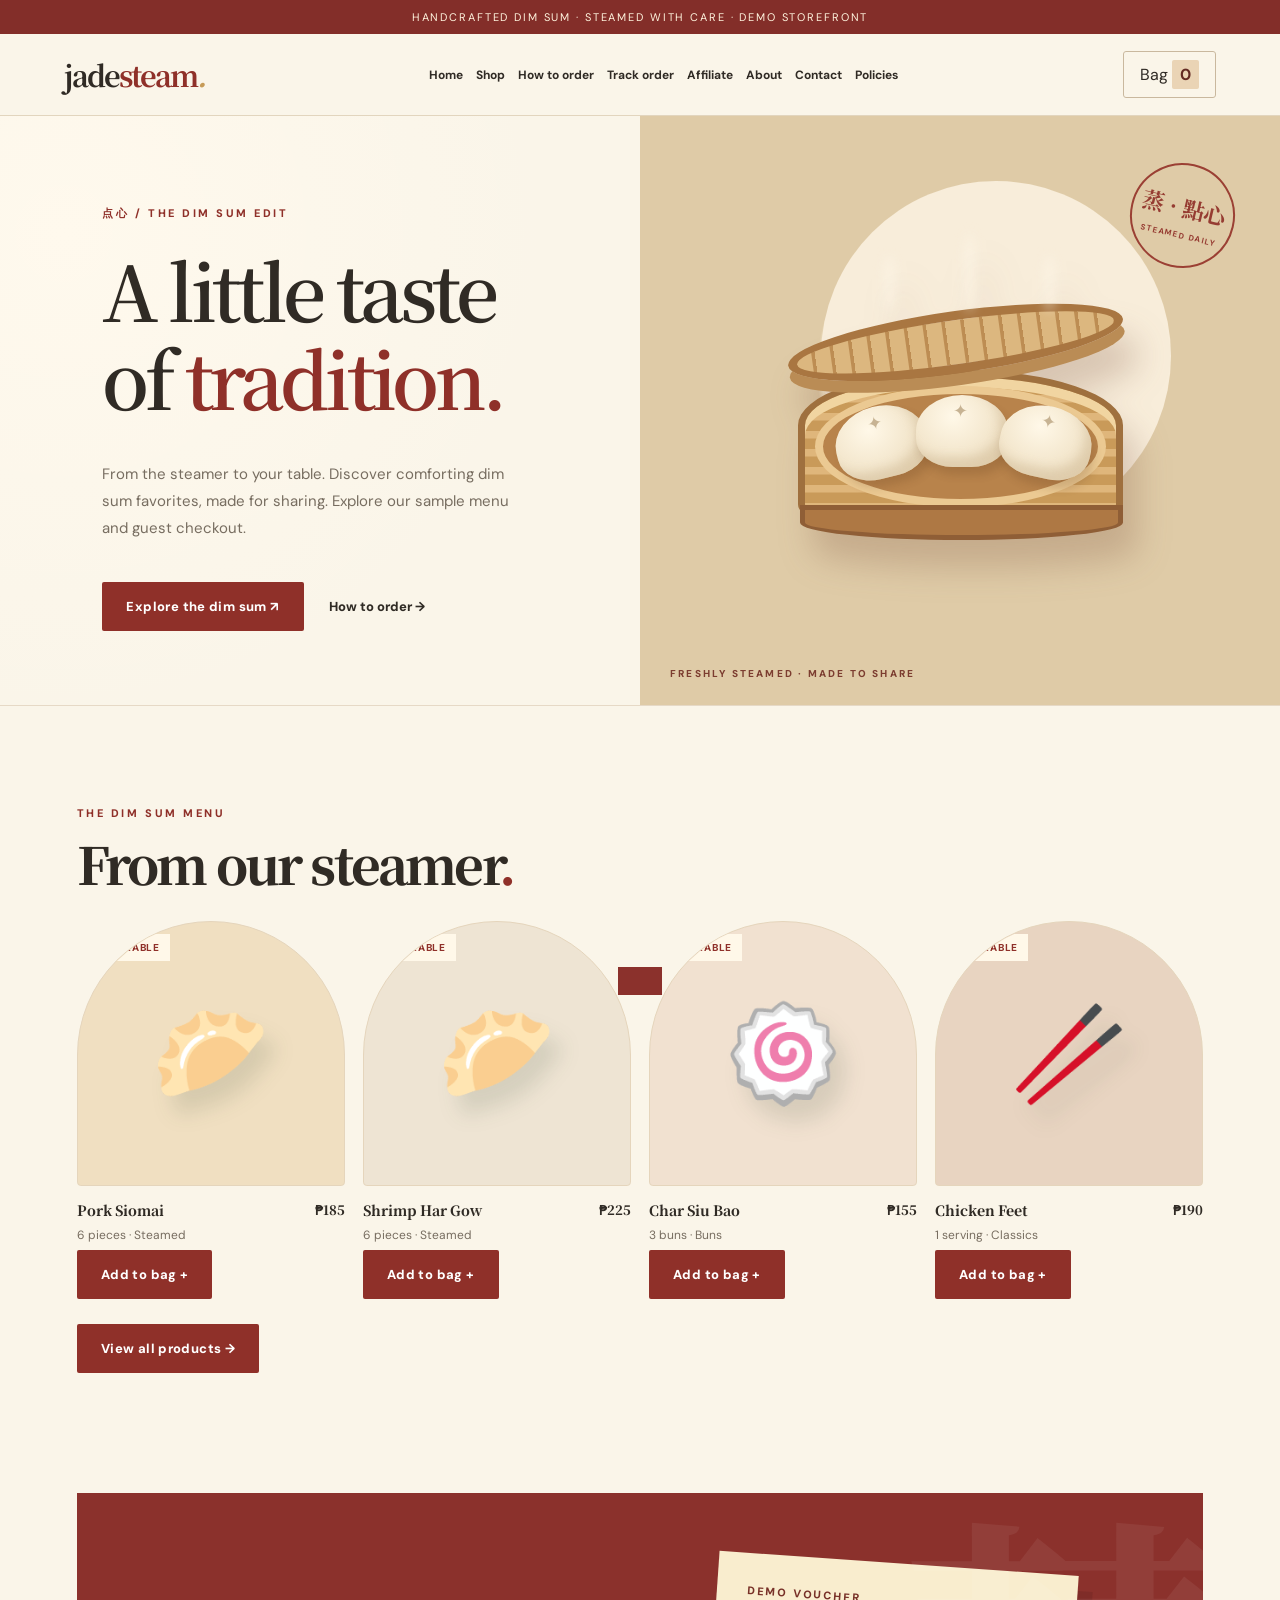
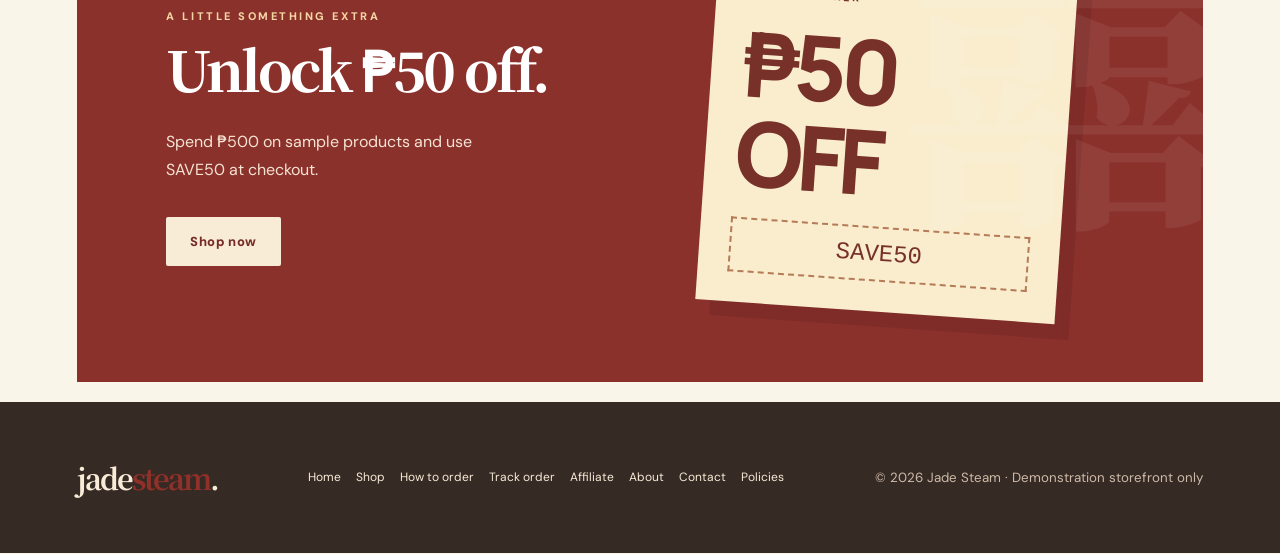
==== commit 19f6cf95: "CHINESE THEME" ====
--- a/index.html
+++ b/index.html
@@ -1 +1 @@
-<!doctype html><html lang="en"><head><meta charset="utf-8"><meta name="viewport" content="width=device-width,initial-scale=1"><title>Home | Daily Supply</title><link rel="stylesheet" href="style.css"><link rel="stylesheet" href="pages.css"></head><body><div class="topbar">Everyday favorites · Guest checkout · Demo storefront</div><header class="header"><a class="brand" href="index.html">daily<span>supply</span><i>.</i></a><nav><a href="index.html">Home</a><a href="shop.html">Shop</a><a href="how-to-order.html">How to order</a><a href="track-order.html">Track order</a><a href="affiliate.html">Affiliate</a><a href="about.html">About</a><a href="contact.html">Contact</a><a href="policies.html">Policies</a></nav><div class="head-actions"><a href="cart.html" class="navbag">Bag <b id="count">0</b></a></div></header><main><section class="hero"><div class="hero-copy"><div class="eyebrow">THE EVERYDAY EDIT / 2026</div><h1>Good things,<br><em>every day.</em></h1><p>A thoughtful collection of everyday treats. Browse, choose your favorites, and explore our guest checkout demo.</p><div class="hero-actions"><a class="btn dark" href="shop.html">Shop the collection ↗</a><a class="text-link" href="how-to-order.html">How to order →</a></div></div><div class="hero-visual"><div class="visual-sun"></div><div class="visual-bag">DAILY<br>SUPPLY<span>good things inside ↗</span></div><div class="visual-caption">A LITTLE JOY IN EVERY ORDER</div></div></section><section class="section"><div class="eyebrow">THE COLLECTION</div><h2>Explore your favorites<span class="dot">.</span></h2><div id="products" class="products"></div><a class="btn dark" href="shop.html">View all products →</a></section><section class="promo"><div><div class="eyebrow">SOMETHING EXTRA</div><h2>Unlock ₱50 off.</h2><p>Spend ₱500 on sample products and use SAVE50 at checkout.</p><a class="btn light" href="shop.html">Shop now</a></div><div class="promo-ticket"><span>DEMO VOUCHER</span><strong>₱50 OFF</strong><code>SAVE50</code></div></section></main><footer><div class="footer-brand">daily<span>supply</span>.</div><div><a href="index.html">Home</a><a href="shop.html">Shop</a><a href="how-to-order.html">How to order</a><a href="track-order.html">Track order</a><a href="affiliate.html">Affiliate</a><a href="about.html">About</a><a href="contact.html">Contact</a><a href="policies.html">Policies</a></div><small>© 2026 Daily Supply · Demonstration storefront only</small></footer><div id="toast" class="toast" role="status"></div><script src="pages.js"></script></body></html>+<!doctype html><html lang="en"><head><meta charset="utf-8"><meta name="viewport" content="width=device-width,initial-scale=1"><title>Home | Jade Steam</title><link rel="stylesheet" href="style.css"><link rel="stylesheet" href="pages.css"><link rel="stylesheet" href="theme.css"></head><body><div class="topbar">HANDCRAFTED DIM SUM  ·  STEAMED WITH CARE  ·  DEMO STOREFRONT</div><header class="header"><a class="brand" href="index.html">jade<span>steam</span><i>.</i></a><nav><a href="index.html">Home</a><a href="shop.html">Shop</a><a href="how-to-order.html">How to order</a><a href="track-order.html">Track order</a><a href="affiliate.html">Affiliate</a><a href="about.html">About</a><a href="contact.html">Contact</a><a href="policies.html">Policies</a></nav><div class="head-actions"><a href="cart.html" class="navbag">Bag <b id="count">0</b></a></div></header><main><section class="hero"><div class="hero-copy"><div class="eyebrow">点心 / THE DIM SUM EDIT</div><h1>A little taste<br>of <em>tradition.</em></h1><p>From the steamer to your table. Discover comforting dim sum favorites, made for sharing. Explore our sample menu and guest checkout.</p><div class="hero-actions"><a class="btn dark" href="shop.html">Explore the dim sum ↗</a><a class="text-link" href="how-to-order.html">How to order →</a></div></div><div class="hero-visual"><div class="visual-sun"></div><div class="steamer-scene" aria-label="Illustration of bamboo dim sum steamer"><div class="steam steam-one"></div><div class="steam steam-two"></div><div class="steam steam-three"></div><div class="steamer-lid"></div><div class="steamer-basket"><span class="dumpling d1"></span><span class="dumpling d2"></span><span class="dumpling d3"></span></div><div class="steamer-base"></div></div><div class="seal">蒸 · 點心 <small>STEAMED DAILY</small></div><div class="visual-caption">FRESHLY STEAMED · MADE TO SHARE</div></div></section><section class="section"><div class="eyebrow">THE DIM SUM MENU</div><h2>From our steamer<span class="dot">.</span></h2><div id="products" class="products"></div><a class="btn dark" href="shop.html">View all products →</a></section><section class="promo"><div><div class="eyebrow">A LITTLE SOMETHING EXTRA</div><h2>Unlock ₱50 off.</h2><p>Spend ₱500 on sample products and use SAVE50 at checkout.</p><a class="btn light" href="shop.html">Shop now</a></div><div class="promo-ticket"><span>DEMO VOUCHER</span><strong>₱50 OFF</strong><code>SAVE50</code></div></section></main><footer><div class="footer-brand">jade<span>steam</span>.</div><div><a href="index.html">Home</a><a href="shop.html">Shop</a><a href="how-to-order.html">How to order</a><a href="track-order.html">Track order</a><a href="affiliate.html">Affiliate</a><a href="about.html">About</a><a href="contact.html">Contact</a><a href="policies.html">Policies</a></div><small>© 2026 Jade Steam · Demonstration storefront only</small></footer><div id="toast" class="toast" role="status"></div><script src="pages.js"></script></body></html>
--- a/theme.css
+++ b/theme.css
@@ -0,0 +1,6 @@
+
+/* Jade Steam — contemporary Chinese dim sum visual identity */
+@import url('https://fonts.googleapis.com/css2?family=DM+Sans:wght@400;500;600;700&family=Manrope:wght@400;500;600;700;800&family=Noto+Serif+SC:wght@500;600;700&display=swap');
+:root{--cream:#faf5e9;--ink:#302b25;--muted:#776d60;--green:#e8d6b7;--lime:#f2e5cd;--line:#e5d9c5;--red:#8f3029;--gold:#c69b58}
+body{background:var(--cream)}.topbar{background:#832e29;color:#fff4de;letter-spacing:.17em}.header{background:#faf5e9eF;backdrop-filter:blur(14px);border-bottom:1px solid #e2d5be}.brand,.footer-brand{font-family:'Noto Serif SC',Georgia,serif;font-weight:700;letter-spacing:-.07em}.brand span,.footer-brand span{color:var(--red)}.brand i{color:var(--gold)}.header nav a:hover,.text-link:hover{color:var(--red)}.navbag{border:1px solid #c9b89e;padding:12px 16px;border-radius:3px}.navbag b{background:#ead4b5;color:#632a23;border-radius:2px;padding:4px 8px}.eyebrow{color:var(--red);letter-spacing:.23em}.hero{border-bottom:1px solid #e6d9c6}.hero-copy{background:radial-gradient(circle at 10% 20%,#fff9ed,transparent 65%)}.hero h1{font-family:'Noto Serif SC',Georgia,serif;font-weight:600;letter-spacing:-.06em;line-height:1.14}.hero h1 em,.promo h2 em,.affiliate h2 em{color:var(--red)}h1.page-title,h2{font-family:'Noto Serif SC',Georgia,serif;letter-spacing:-.055em}.dot{color:var(--red)}.btn{border-radius:2px;letter-spacing:.03em}.btn.dark,.filters button.active{background:var(--red);color:#fff}.btn.light{background:#f8ecd6;color:#762b26}.btn:hover{filter:brightness(.94)}.hero-visual{background:radial-gradient(circle at 54% 43%,#f5e8cb 0 34%,#dfcba7 35% 100%)}.visual-sun{background:#f8edda;right:17%;top:11%;width:350px;height:350px}.visual-caption{color:#7c3d30;letter-spacing:.22em}.seal{position:absolute;top:8%;right:7%;width:105px;height:105px;border:2px solid #9b4034;color:#963c32;border-radius:50%;display:flex;flex-direction:column;align-items:center;justify-content:center;font:700 22px 'Noto Serif SC',serif;transform:rotate(13deg)}.seal small{font:700 8px 'DM Sans',sans-serif;letter-spacing:.12em;margin-top:8px}.steamer-scene{position:relative;width:410px;height:365px;z-index:1;filter:drop-shadow(14px 28px 16px #7b513d40)}.steamer-basket{position:absolute;bottom:65px;left:43px;width:325px;height:158px;border-radius:50% 50% 20% 20%/35% 35% 15% 15%;background:repeating-linear-gradient(0deg,#c99a59 0 10px,#dfb67b 11px 18px);border:7px solid #9f703e;box-shadow:inset 0 10px 0 #f1d5a1;overflow:hidden}.steamer-basket:before{content:'';position:absolute;top:9px;left:10px;right:10px;height:105px;border-radius:50%;background:#b8834b;border:8px solid #ebc992}.dumpling{position:absolute;z-index:2;top:29px;width:92px;height:72px;background:radial-gradient(ellipse at 40% 30%,#fff8e8,#e9d7b5);border-radius:54% 54% 43% 43%;box-shadow:inset -9px -10px 10px #c6ae8960,4px 8px 8px #5b341c30}.dumpling:after{content:'✦';position:absolute;left:37px;top:4px;color:#c7b393;font-size:18px}.d1{left:30px;transform:rotate(-14deg)}.d2{left:111px;top:18px}.d3{left:195px;transform:rotate(12deg)}.steamer-lid{position:absolute;z-index:3;left:36px;bottom:188px;width:338px;height:62px;border-radius:50%;background:repeating-linear-gradient(90deg,#dcb77f 0 15px,#bd8d53 16px 19px);border:9px solid #a97641;transform:rotate(-8deg) translateY(-32px);box-shadow:0 12px 0 #ba8c55}.steamer-base{position:absolute;bottom:53px;left:45px;width:323px;height:35px;background:#ae7844;border-radius:0 0 50% 50%;border:5px solid #8f5e36}.steam{position:absolute;z-index:4;bottom:280px;width:9px;height:58px;border-radius:50%;background:#fff9eb99;filter:blur(6px)}.steam-one{left:130px}.steam-two{left:210px;height:80px}.steam-three{left:290px}.product-art{border:1px solid #e5d5bc;background:var(--shade);border-radius:140px 140px 4px 4px}.product-art .tag{background:#fff8e9;color:#8f3029;letter-spacing:.08em}.product-art .quick{background:var(--red)}.product-art .emoji{font-size:95px}.product-meta{font-family:'Noto Serif SC',Georgia,serif}.promo{background:#8b312c;position:relative;overflow:hidden}.promo:after{content:'囍';position:absolute;right:-25px;top:-70px;color:#ffffff10;font:700 330px 'Noto Serif SC',serif;pointer-events:none}.promo .eyebrow{color:#f4d5a3}.promo p{color:#f5e3d3}.promo-ticket{background:#f9edce;color:#783128;box-shadow:15px 15px 0 #4f1a1a33}.promo-ticket code{border-color:#b57a56}.affiliate{background:#f0e5d2}.affiliate-card{background:#e6c89e;color:#562b22}.tracking-art,.order-summary{background:#f3e5cd}.steps article{border-color:#a64034}.steps article span{color:#a64034}.filters button{border-color:#d6c4a8;color:#68533d}.filters button.active{border-color:var(--red)}footer{background:#362a25;color:#f8ebd7}footer small{color:#cdbba8}.toast{background:#8b312c}.notice-box{background:#f5e8d0}.option-grid button.selected{background:#f6e4d2;border-color:#a64034}.field input:focus,.field select:focus,.field textarea:focus{outline:2px solid #bc8976;outline-offset:1px}
+@media(max-width:720px){.hero-visual{min-height:380px}.steamer-scene{transform:scale(.73)}.seal{width:80px;height:80px;font-size:16px;right:4%}.seal small{font-size:6px}.hero h1{font-size:clamp(43px,10vw,68px)}.header nav{scrollbar-width:thin}}
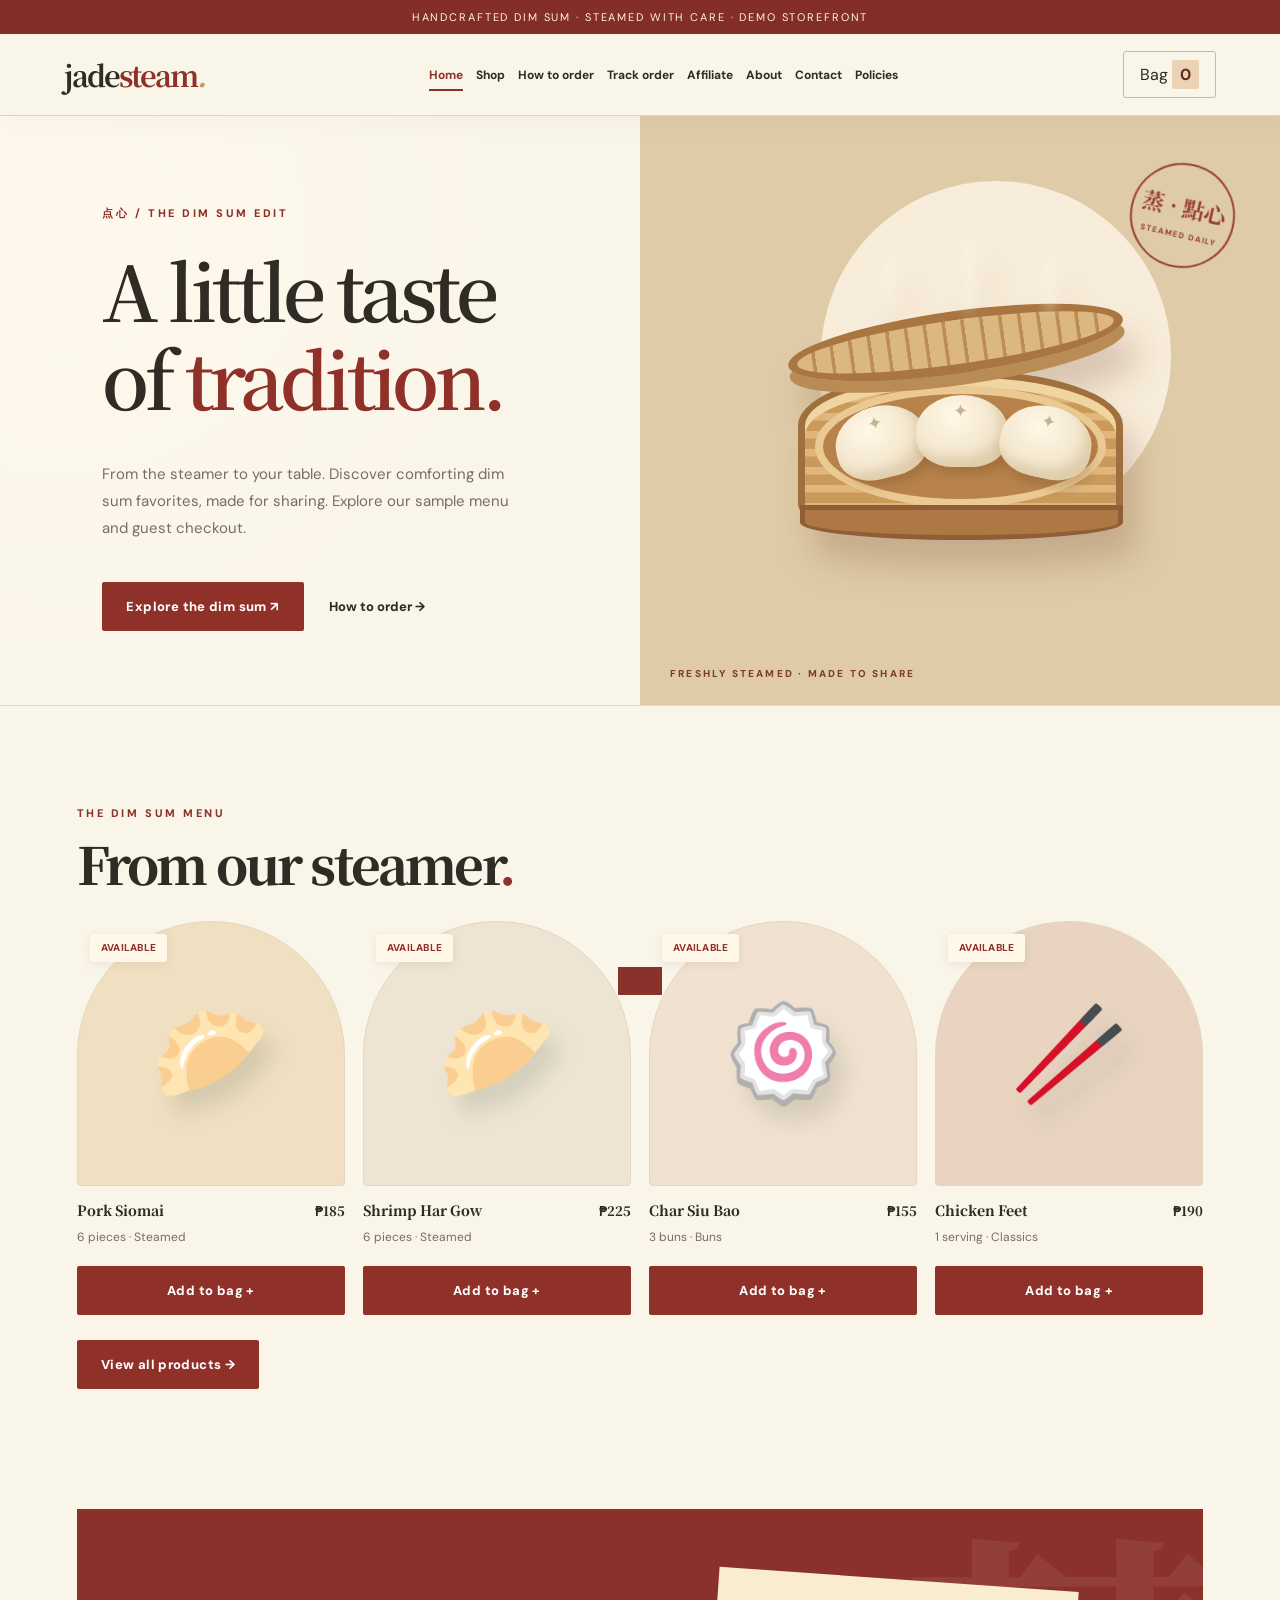
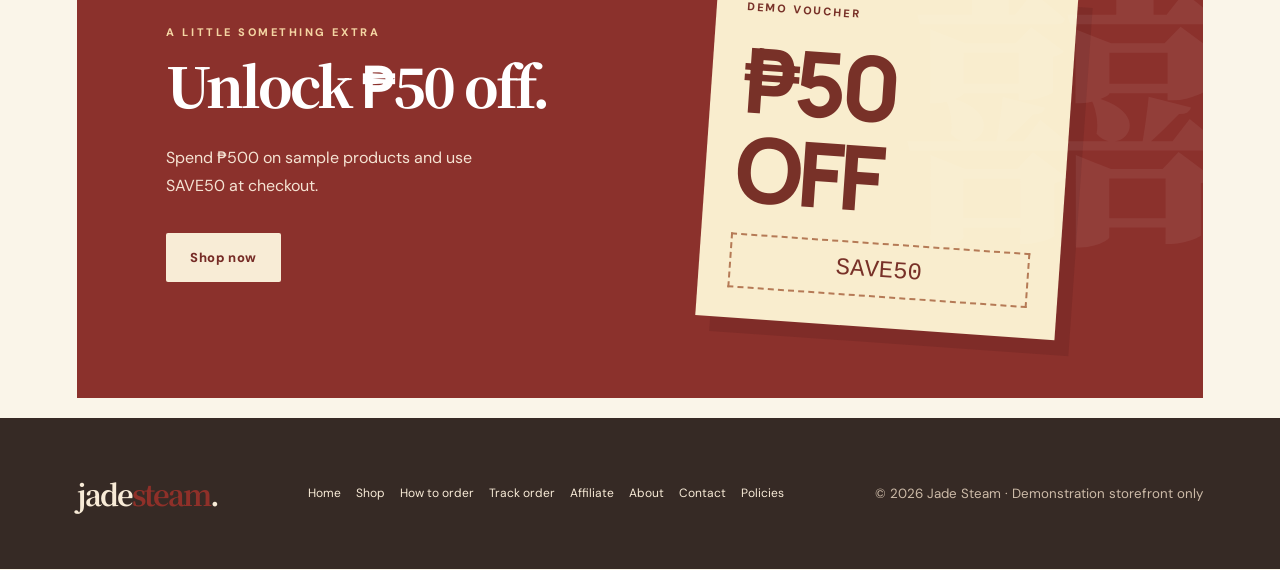
==== commit 09038111: "borger" ====
--- a/index.html
+++ b/index.html
@@ -1 +1 @@
-<!doctype html><html lang="en"><head><meta charset="utf-8"><meta name="viewport" content="width=device-width,initial-scale=1"><title>Home | Jade Steam</title><link rel="stylesheet" href="style.css"><link rel="stylesheet" href="pages.css"><link rel="stylesheet" href="theme.css"></head><body><div class="topbar">HANDCRAFTED DIM SUM  ·  STEAMED WITH CARE  ·  DEMO STOREFRONT</div><header class="header"><a class="brand" href="index.html">jade<span>steam</span><i>.</i></a><nav><a href="index.html">Home</a><a href="shop.html">Shop</a><a href="how-to-order.html">How to order</a><a href="track-order.html">Track order</a><a href="affiliate.html">Affiliate</a><a href="about.html">About</a><a href="contact.html">Contact</a><a href="policies.html">Policies</a></nav><div class="head-actions"><a href="cart.html" class="navbag">Bag <b id="count">0</b></a></div></header><main><section class="hero"><div class="hero-copy"><div class="eyebrow">点心 / THE DIM SUM EDIT</div><h1>A little taste<br>of <em>tradition.</em></h1><p>From the steamer to your table. Discover comforting dim sum favorites, made for sharing. Explore our sample menu and guest checkout.</p><div class="hero-actions"><a class="btn dark" href="shop.html">Explore the dim sum ↗</a><a class="text-link" href="how-to-order.html">How to order →</a></div></div><div class="hero-visual"><div class="visual-sun"></div><div class="steamer-scene" aria-label="Illustration of bamboo dim sum steamer"><div class="steam steam-one"></div><div class="steam steam-two"></div><div class="steam steam-three"></div><div class="steamer-lid"></div><div class="steamer-basket"><span class="dumpling d1"></span><span class="dumpling d2"></span><span class="dumpling d3"></span></div><div class="steamer-base"></div></div><div class="seal">蒸 · 點心 <small>STEAMED DAILY</small></div><div class="visual-caption">FRESHLY STEAMED · MADE TO SHARE</div></div></section><section class="section"><div class="eyebrow">THE DIM SUM MENU</div><h2>From our steamer<span class="dot">.</span></h2><div id="products" class="products"></div><a class="btn dark" href="shop.html">View all products →</a></section><section class="promo"><div><div class="eyebrow">A LITTLE SOMETHING EXTRA</div><h2>Unlock ₱50 off.</h2><p>Spend ₱500 on sample products and use SAVE50 at checkout.</p><a class="btn light" href="shop.html">Shop now</a></div><div class="promo-ticket"><span>DEMO VOUCHER</span><strong>₱50 OFF</strong><code>SAVE50</code></div></section></main><footer><div class="footer-brand">jade<span>steam</span>.</div><div><a href="index.html">Home</a><a href="shop.html">Shop</a><a href="how-to-order.html">How to order</a><a href="track-order.html">Track order</a><a href="affiliate.html">Affiliate</a><a href="about.html">About</a><a href="contact.html">Contact</a><a href="policies.html">Policies</a></div><small>© 2026 Jade Steam · Demonstration storefront only</small></footer><div id="toast" class="toast" role="status"></div><script src="pages.js"></script></body></html>+<!doctype html><html lang="en"><head><meta charset="utf-8"><meta name="viewport" content="width=device-width,initial-scale=1"><title>Home | Jade Steam</title><link rel="stylesheet" href="style.css"><link rel="stylesheet" href="pages.css"><link rel="stylesheet" href="theme.css"><link rel="stylesheet" href="polish.css"><link rel="stylesheet" href="menu.css"></head><body><div class="topbar">HANDCRAFTED DIM SUM  ·  STEAMED WITH CARE  ·  DEMO STOREFRONT</div><header class="header"><button class="menu-toggle" type="button" aria-label="Open navigation menu" aria-controls="mobile-navigation" aria-expanded="false"><span></span><span></span><span></span></button><a class="brand" href="index.html">jade<span>steam</span><i>.</i></a><nav id="mobile-navigation" aria-label="Main navigation"><a href="index.html">Home</a><a href="shop.html">Shop</a><a href="how-to-order.html">How to order</a><a href="track-order.html">Track order</a><a href="affiliate.html">Affiliate</a><a href="about.html">About</a><a href="contact.html">Contact</a><a href="policies.html">Policies</a></nav><div class="head-actions"><a href="cart.html" class="navbag">Bag <b id="count">0</b></a></div></header><div class="menu-backdrop" aria-hidden="true"></div><main><section class="hero"><div class="hero-copy"><div class="eyebrow">点心 / THE DIM SUM EDIT</div><h1>A little taste<br>of <em>tradition.</em></h1><p>From the steamer to your table. Discover comforting dim sum favorites, made for sharing. Explore our sample menu and guest checkout.</p><div class="hero-actions"><a class="btn dark" href="shop.html">Explore the dim sum ↗</a><a class="text-link" href="how-to-order.html">How to order →</a></div></div><div class="hero-visual"><div class="visual-sun"></div><div class="steamer-scene" aria-label="Illustration of bamboo dim sum steamer"><div class="steam steam-one"></div><div class="steam steam-two"></div><div class="steam steam-three"></div><div class="steamer-lid"></div><div class="steamer-basket"><span class="dumpling d1"></span><span class="dumpling d2"></span><span class="dumpling d3"></span></div><div class="steamer-base"></div></div><div class="seal">蒸 · 點心 <small>STEAMED DAILY</small></div><div class="visual-caption">FRESHLY STEAMED · MADE TO SHARE</div></div></section><section class="section"><div class="eyebrow">THE DIM SUM MENU</div><h2>From our steamer<span class="dot">.</span></h2><div id="products" class="products"></div><a class="btn dark" href="shop.html">View all products →</a></section><section class="promo"><div><div class="eyebrow">A LITTLE SOMETHING EXTRA</div><h2>Unlock ₱50 off.</h2><p>Spend ₱500 on sample products and use SAVE50 at checkout.</p><a class="btn light" href="shop.html">Shop now</a></div><div class="promo-ticket"><span>DEMO VOUCHER</span><strong>₱50 OFF</strong><code>SAVE50</code></div></section></main><footer><div class="footer-brand">jade<span>steam</span>.</div><div><a href="index.html">Home</a><a href="shop.html">Shop</a><a href="how-to-order.html">How to order</a><a href="track-order.html">Track order</a><a href="affiliate.html">Affiliate</a><a href="about.html">About</a><a href="contact.html">Contact</a><a href="policies.html">Policies</a></div><small>© 2026 Jade Steam · Demonstration storefront only</small></footer><div id="toast" class="toast" role="status"></div><script src="pages.js"></script><script defer src="polish.js"></script><script defer src="menu.js"></script></body></html>
--- a/polish.css
+++ b/polish.css
@@ -0,0 +1,16 @@
+
+/* Design polish v2 — readable availability labels, motion, and responsive refinement */
+:root{--motion-ease:cubic-bezier(.2,.75,.25,1)}
+html{scroll-padding-top:110px}body{overflow-x:hidden}a,button{ -webkit-tap-highlight-color:transparent }
+.header{box-shadow:0 5px 30px #4a24100a}.header nav a{position:relative;transition:color .22s ease}.header nav a::after{content:"";position:absolute;bottom:-8px;left:0;width:100%;height:2px;background:var(--red);transform:scaleX(0);transform-origin:left;transition:transform .3s var(--motion-ease)}.header nav a:hover::after,.header nav a[aria-current="page"]::after{transform:scaleX(1)}.header nav a[aria-current="page"]{color:var(--red)}
+.btn,.navbag,.filters button{transition:transform .28s var(--motion-ease),background-color .25s,box-shadow .28s}.btn:not(:disabled):hover,.navbag:hover{transform:translateY(-3px);box-shadow:0 9px 24px #6d30201c}.btn:not(:disabled):active{transform:translateY(0)}.btn:focus-visible,a:focus-visible,button:focus-visible{outline:3px solid var(--gold);outline-offset:3px}
+.product{display:flex;flex-direction:column;min-width:0;transition:transform .4s var(--motion-ease)}.product:hover{transform:translateY(-5px)}.product>a{display:block;flex:1;min-width:0}.product-art{isolation:isolate;overflow:visible;min-width:0;margin-top:0;transition:box-shadow .35s}.product:hover .product-art{box-shadow:0 16px 30px #7c3d3020}.product-art .emoji{transition:transform .5s var(--motion-ease)}.product:hover .emoji{transform:translateY(-7px) rotate(-5deg) scale(1.07)}
+/* Status label must remain fully visible even on narrow cards */
+.product-art .tag{z-index:5;position:absolute;top:12px;left:12px;right:auto;display:inline-flex;align-items:center;justify-content:center;max-width:calc(100% - 24px);width:max-content;min-height:28px;padding:7px 11px;border-radius:3px;font-size:10px;line-height:1.35;letter-spacing:.025em;white-space:normal;overflow-wrap:break-word;word-break:normal;text-align:center;box-shadow:0 2px 10px #51341b16}
+.product-meta{flex-wrap:wrap;align-items:baseline;gap:5px 12px;line-height:1.45}.product-meta span{min-width:0;overflow-wrap:anywhere}.product-meta small{white-space:nowrap}.product-desc{line-height:1.6}.product>.btn{margin-top:12px;align-self:stretch}.product-art .quick{z-index:3}
+.hero-copy>*{animation:riseIn .8s var(--motion-ease) both}.hero-copy .eyebrow{animation-delay:.05s}.hero-copy h1{animation-delay:.14s}.hero-copy>p{animation-delay:.24s}.hero-actions{animation-delay:.33s}.steamer-scene{animation:steamerFloat 5.8s ease-in-out infinite}.steam{animation:steamRise 3.2s ease-in-out infinite}.steam-two{animation-delay:1s}.steam-three{animation-delay:1.8s}.visual-sun{animation:sunGlow 8s ease-in-out infinite}.seal{animation:sealEnter 1s var(--motion-ease) both}.promo-ticket{transition:transform .5s var(--motion-ease)}.promo-ticket:hover{transform:rotate(0deg) translateY(-7px)}
+.reveal-on-scroll{opacity:0;transform:translateY(26px);transition:opacity .7s var(--motion-ease),transform .7s var(--motion-ease)}.reveal-on-scroll.is-visible{opacity:1;transform:translateY(0)}
+@keyframes riseIn{from{opacity:0;transform:translateY(18px)}to{opacity:1;transform:translateY(0)}}@keyframes steamerFloat{0%,100%{transform:translateY(0)}50%{transform:translateY(-10px)}}@keyframes steamRise{0%{opacity:.1;transform:translateY(12px) scale(.8)}55%{opacity:.8}100%{opacity:0;transform:translateY(-35px) scale(1.3)}}@keyframes sunGlow{0%,100%{transform:scale(1)}50%{transform:scale(1.045)}}@keyframes sealEnter{from{opacity:0;transform:rotate(28deg) scale(.8)}to{opacity:1;transform:rotate(13deg) scale(1)}}
+@media(max-width:720px){.product-art .tag{font-size:9px;top:8px;left:8px;max-width:calc(100% - 16px);padding:5px 7px;min-height:24px}.product-art{height:clamp(165px,48vw,220px)}.product-meta{display:block}.product-meta small{display:block;margin-top:4px}.product>.btn{padding:12px 8px}.steamer-scene{animation-name:steamerFloatMobile}@keyframes steamerFloatMobile{0%,100%{transform:scale(.73) translateY(0)}50%{transform:scale(.73) translateY(-10px)}}.hero-actions{flex-wrap:wrap;gap:15px}.promo-ticket strong{font-size:clamp(42px,12vw,80px)}.topbar{line-height:1.5}}
+@media(max-width:390px){.products{grid-template-columns:1fr 1fr;gap:10px}.product-art{height:155px}.product-art .emoji{font-size:58px}.product-art .tag{font-size:8px}.product-meta{font-size:12px}.product-meta small{font-size:12px}}
+@media(prefers-reduced-motion:reduce){*,*::before,*::after{animation-duration:.01ms!important;animation-iteration-count:1!important;transition-duration:.01ms!important;scroll-behavior:auto!important}.reveal-on-scroll{opacity:1;transform:none}}
--- a/menu.css
+++ b/menu.css
@@ -0,0 +1,23 @@
+/* Responsive hamburger navigation */
+.menu-toggle{display:none;align-items:center;justify-content:center;flex-direction:column;gap:5px;flex:0 0 44px;width:44px;height:44px;border:1px solid #d9c6a9;background:#fff9ed;border-radius:4px;position:relative;z-index:42;cursor:pointer}
+.menu-toggle span{display:block;width:21px;height:2px;background:#87352b;border-radius:2px;transition:transform .28s ease,opacity .2s ease}
+.menu-toggle[aria-expanded="true"] span:nth-child(1){transform:translateY(7px) rotate(45deg)}
+.menu-toggle[aria-expanded="true"] span:nth-child(2){opacity:0}
+.menu-toggle[aria-expanded="true"] span:nth-child(3){transform:translateY(-7px) rotate(-45deg)}
+.menu-backdrop{display:none}
+@media(max-width:1100px){
+ .header{height:74px;flex-wrap:nowrap;padding:0 clamp(16px,4vw,42px);gap:14px}
+ .header .brand{margin-right:auto}
+ .menu-toggle{display:flex;order:3}
+ .header .head-actions{order:2;margin-left:0}
+ .header nav{display:flex;position:fixed;top:0;right:0;bottom:0;left:auto;width:min(355px,88vw);height:100dvh;max-height:100dvh;overflow-y:auto;overflow-x:hidden;flex-direction:column;align-items:stretch;gap:0;padding:94px 25px 34px;background:#faf5e9;box-shadow:-16px 0 50px #30170e29;z-index:40;transform:translateX(105%);visibility:hidden;transition:transform .33s cubic-bezier(.2,.8,.2,1),visibility .33s;white-space:normal;overscroll-behavior:contain}
+ .header nav a{padding:16px 8px;border-bottom:1px solid #e8dcca;font-size:15px;letter-spacing:.01em;line-height:1.4}
+ .header nav a[aria-current="page"]{color:#8f3029}
+ .header nav a::after{display:none}
+ .menu-backdrop{position:fixed;inset:0;background:#24150e80;z-index:30;opacity:0;visibility:hidden;transition:opacity .33s,visibility .33s;display:block}
+ body.menu-open .header nav{transform:translateX(0);visibility:visible}
+ body.menu-open .menu-backdrop{opacity:1;visibility:visible}
+ body.menu-open{overflow:hidden}
+}
+@media(max-width:420px){.header{gap:8px}.brand{font-size:23px}.navbag{padding:10px 11px;font-size:12px}.menu-toggle{width:42px;height:42px;flex-basis:42px}}
+@media(prefers-reduced-motion:reduce){.menu-toggle span,.header nav,.menu-backdrop{transition:none!important}}
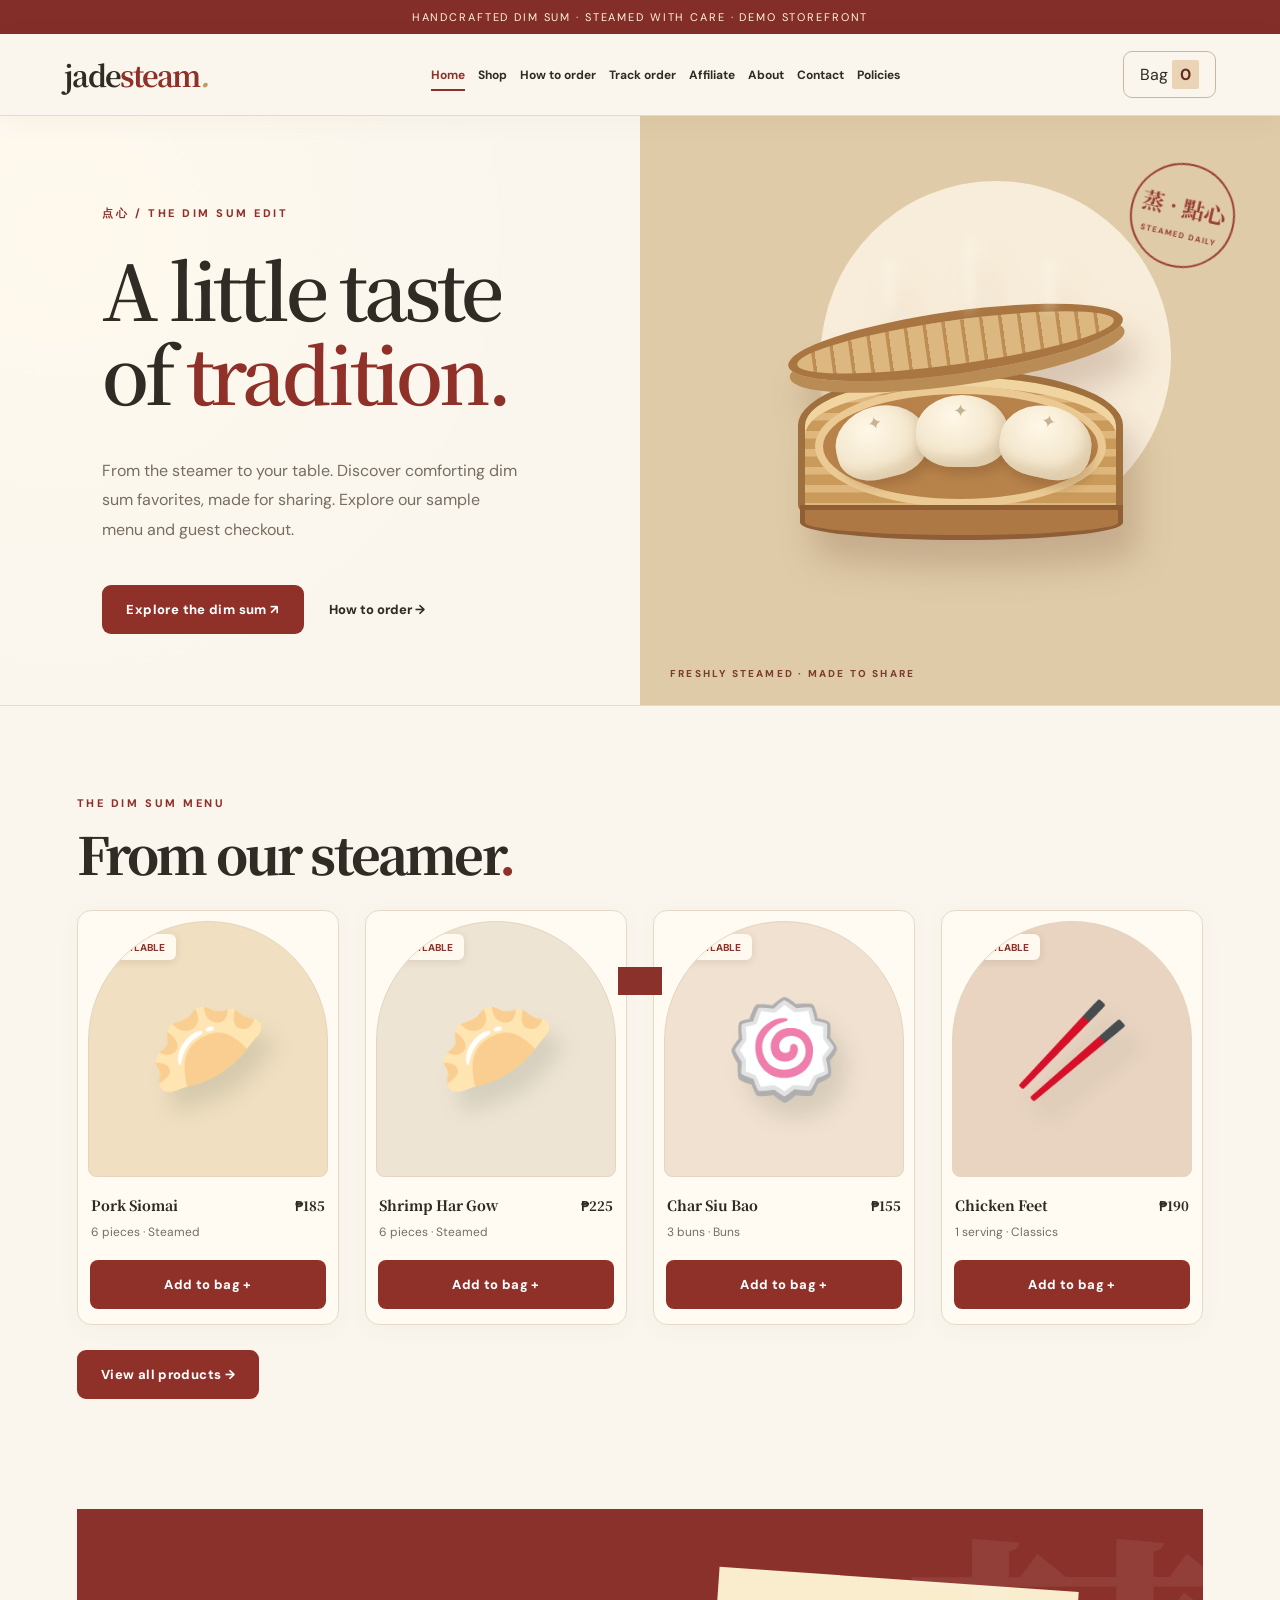
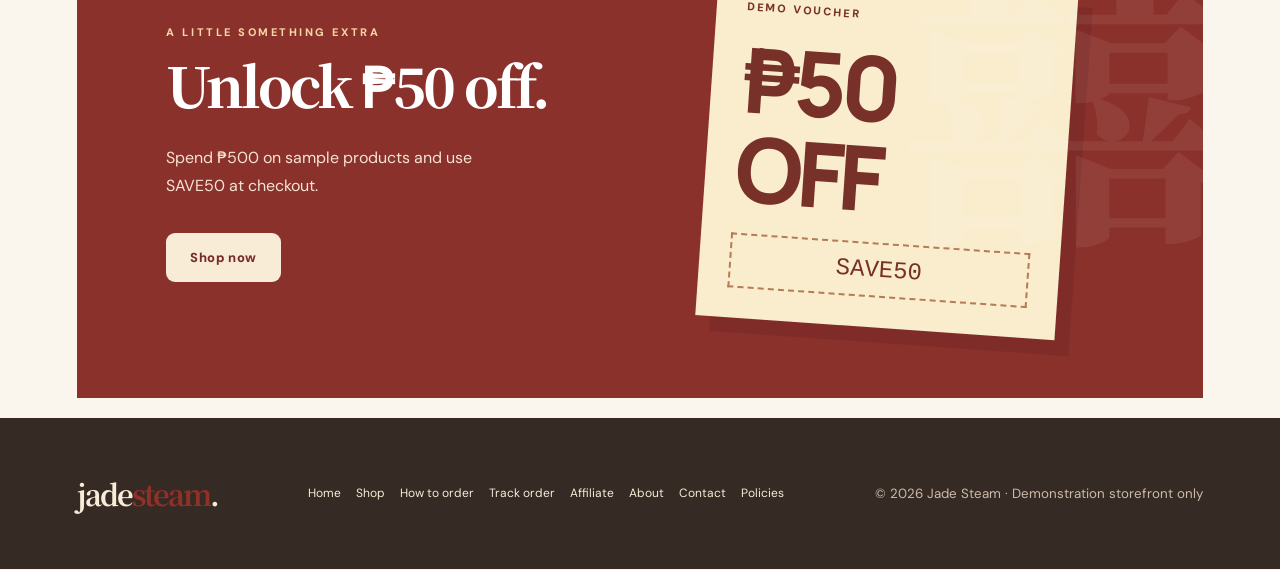
==== commit bb28ec7b: "NEW STYLE" ====
--- a/index.html
+++ b/index.html
@@ -1 +1 @@
-<!doctype html><html lang="en"><head><meta charset="utf-8"><meta name="viewport" content="width=device-width,initial-scale=1"><title>Home | Jade Steam</title><link rel="stylesheet" href="style.css"><link rel="stylesheet" href="pages.css"><link rel="stylesheet" href="theme.css"><link rel="stylesheet" href="polish.css"><link rel="stylesheet" href="menu.css"></head><body><div class="topbar">HANDCRAFTED DIM SUM  ·  STEAMED WITH CARE  ·  DEMO STOREFRONT</div><header class="header"><button class="menu-toggle" type="button" aria-label="Open navigation menu" aria-controls="mobile-navigation" aria-expanded="false"><span></span><span></span><span></span></button><a class="brand" href="index.html">jade<span>steam</span><i>.</i></a><nav id="mobile-navigation" aria-label="Main navigation"><a href="index.html">Home</a><a href="shop.html">Shop</a><a href="how-to-order.html">How to order</a><a href="track-order.html">Track order</a><a href="affiliate.html">Affiliate</a><a href="about.html">About</a><a href="contact.html">Contact</a><a href="policies.html">Policies</a></nav><div class="head-actions"><a href="cart.html" class="navbag">Bag <b id="count">0</b></a></div></header><div class="menu-backdrop" aria-hidden="true"></div><main><section class="hero"><div class="hero-copy"><div class="eyebrow">点心 / THE DIM SUM EDIT</div><h1>A little taste<br>of <em>tradition.</em></h1><p>From the steamer to your table. Discover comforting dim sum favorites, made for sharing. Explore our sample menu and guest checkout.</p><div class="hero-actions"><a class="btn dark" href="shop.html">Explore the dim sum ↗</a><a class="text-link" href="how-to-order.html">How to order →</a></div></div><div class="hero-visual"><div class="visual-sun"></div><div class="steamer-scene" aria-label="Illustration of bamboo dim sum steamer"><div class="steam steam-one"></div><div class="steam steam-two"></div><div class="steam steam-three"></div><div class="steamer-lid"></div><div class="steamer-basket"><span class="dumpling d1"></span><span class="dumpling d2"></span><span class="dumpling d3"></span></div><div class="steamer-base"></div></div><div class="seal">蒸 · 點心 <small>STEAMED DAILY</small></div><div class="visual-caption">FRESHLY STEAMED · MADE TO SHARE</div></div></section><section class="section"><div class="eyebrow">THE DIM SUM MENU</div><h2>From our steamer<span class="dot">.</span></h2><div id="products" class="products"></div><a class="btn dark" href="shop.html">View all products →</a></section><section class="promo"><div><div class="eyebrow">A LITTLE SOMETHING EXTRA</div><h2>Unlock ₱50 off.</h2><p>Spend ₱500 on sample products and use SAVE50 at checkout.</p><a class="btn light" href="shop.html">Shop now</a></div><div class="promo-ticket"><span>DEMO VOUCHER</span><strong>₱50 OFF</strong><code>SAVE50</code></div></section></main><footer><div class="footer-brand">jade<span>steam</span>.</div><div><a href="index.html">Home</a><a href="shop.html">Shop</a><a href="how-to-order.html">How to order</a><a href="track-order.html">Track order</a><a href="affiliate.html">Affiliate</a><a href="about.html">About</a><a href="contact.html">Contact</a><a href="policies.html">Policies</a></div><small>© 2026 Jade Steam · Demonstration storefront only</small></footer><div id="toast" class="toast" role="status"></div><script src="pages.js"></script><script defer src="polish.js"></script><script defer src="menu.js"></script></body></html>+<!doctype html><html lang="en"><head><meta charset="utf-8"><meta name="viewport" content="width=device-width,initial-scale=1"><title>Home | Jade Steam</title><link rel="stylesheet" href="style.css"><link rel="stylesheet" href="pages.css"><link rel="stylesheet" href="theme.css"><link rel="stylesheet" href="polish.css"><link rel="stylesheet" href="menu.css"><link rel="stylesheet" href="refinement.css"></head><body><div class="topbar">HANDCRAFTED DIM SUM  ·  STEAMED WITH CARE  ·  DEMO STOREFRONT</div><header class="header"><button class="menu-toggle" type="button" aria-label="Open navigation menu" aria-controls="mobile-navigation" aria-expanded="false"><span></span><span></span><span></span></button><a class="brand" href="index.html">jade<span>steam</span><i>.</i></a><nav id="mobile-navigation" aria-label="Main navigation"><a href="index.html">Home</a><a href="shop.html">Shop</a><a href="how-to-order.html">How to order</a><a href="track-order.html">Track order</a><a href="affiliate.html">Affiliate</a><a href="about.html">About</a><a href="contact.html">Contact</a><a href="policies.html">Policies</a></nav><div class="head-actions"><a href="cart.html" class="navbag">Bag <b id="count">0</b></a></div></header><div class="menu-backdrop" aria-hidden="true"></div><main><section class="hero"><div class="hero-copy"><div class="eyebrow">点心 / THE DIM SUM EDIT</div><h1>A little taste<br>of <em>tradition.</em></h1><p>From the steamer to your table. Discover comforting dim sum favorites, made for sharing. Explore our sample menu and guest checkout.</p><div class="hero-actions"><a class="btn dark" href="shop.html">Explore the dim sum ↗</a><a class="text-link" href="how-to-order.html">How to order →</a></div></div><div class="hero-visual"><div class="visual-sun"></div><div class="steamer-scene" aria-label="Illustration of bamboo dim sum steamer"><div class="steam steam-one"></div><div class="steam steam-two"></div><div class="steam steam-three"></div><div class="steamer-lid"></div><div class="steamer-basket"><span class="dumpling d1"></span><span class="dumpling d2"></span><span class="dumpling d3"></span></div><div class="steamer-base"></div></div><div class="seal">蒸 · 點心 <small>STEAMED DAILY</small></div><div class="visual-caption">FRESHLY STEAMED · MADE TO SHARE</div></div></section><section class="section"><div class="eyebrow">THE DIM SUM MENU</div><h2>From our steamer<span class="dot">.</span></h2><div id="products" class="products"></div><a class="btn dark" href="shop.html">View all products →</a></section><section class="promo"><div><div class="eyebrow">A LITTLE SOMETHING EXTRA</div><h2>Unlock ₱50 off.</h2><p>Spend ₱500 on sample products and use SAVE50 at checkout.</p><a class="btn light" href="shop.html">Shop now</a></div><div class="promo-ticket"><span>DEMO VOUCHER</span><strong>₱50 OFF</strong><code>SAVE50</code></div></section></main><footer><div class="footer-brand">jade<span>steam</span>.</div><div><a href="index.html">Home</a><a href="shop.html">Shop</a><a href="how-to-order.html">How to order</a><a href="track-order.html">Track order</a><a href="affiliate.html">Affiliate</a><a href="about.html">About</a><a href="contact.html">Contact</a><a href="policies.html">Policies</a></div><small>© 2026 Jade Steam · Demonstration storefront only</small></footer><div id="toast" class="toast" role="status"></div><script src="pages.js"></script><script defer src="polish.js"></script><script defer src="menu.js"></script></body></html>
--- a/menu.css
+++ b/menu.css
@@ -1,23 +1,23 @@
-/* Responsive hamburger navigation */
-.menu-toggle{display:none;align-items:center;justify-content:center;flex-direction:column;gap:5px;flex:0 0 44px;width:44px;height:44px;border:1px solid #d9c6a9;background:#fff9ed;border-radius:4px;position:relative;z-index:42;cursor:pointer}
-.menu-toggle span{display:block;width:21px;height:2px;background:#87352b;border-radius:2px;transition:transform .28s ease,opacity .2s ease}
+/* Jade Steam navigation: stacking order is intentional. Header must sit above backdrop. */
+.header{position:sticky;top:0;z-index:120;isolation:isolate}
+.menu-toggle{display:none;position:relative;z-index:135;align-items:center;justify-content:center;flex-direction:column;gap:5px;flex:0 0 46px;width:46px;height:46px;padding:0;border:1px solid #ddc6a8;background:#fff9ef;border-radius:12px;cursor:pointer;box-shadow:0 3px 10px #512b1510}
+.menu-toggle span{display:block;width:21px;height:2px;border-radius:4px;background:#8f3029;transition:transform .25s ease,opacity .2s ease}
 .menu-toggle[aria-expanded="true"] span:nth-child(1){transform:translateY(7px) rotate(45deg)}
 .menu-toggle[aria-expanded="true"] span:nth-child(2){opacity:0}
 .menu-toggle[aria-expanded="true"] span:nth-child(3){transform:translateY(-7px) rotate(-45deg)}
-.menu-backdrop{display:none}
+.menu-backdrop{position:fixed;inset:0;background:rgba(34,21,15,.58);z-index:110;opacity:0;visibility:hidden;pointer-events:none;transition:opacity .28s ease,visibility .28s ease}
+body.menu-open .menu-backdrop{opacity:1;visibility:visible;pointer-events:auto}
 @media(max-width:1100px){
- .header{height:74px;flex-wrap:nowrap;padding:0 clamp(16px,4vw,42px);gap:14px}
- .header .brand{margin-right:auto}
+ .header{height:74px;display:flex;flex-wrap:nowrap;gap:12px;padding:0 clamp(14px,4vw,36px)}
+ .header .brand{margin-right:auto;min-width:0;white-space:nowrap}
+ .header .head-actions{order:2;margin-left:0;flex-shrink:0}
  .menu-toggle{display:flex;order:3}
- .header .head-actions{order:2;margin-left:0}
- .header nav{display:flex;position:fixed;top:0;right:0;bottom:0;left:auto;width:min(355px,88vw);height:100dvh;max-height:100dvh;overflow-y:auto;overflow-x:hidden;flex-direction:column;align-items:stretch;gap:0;padding:94px 25px 34px;background:#faf5e9;box-shadow:-16px 0 50px #30170e29;z-index:40;transform:translateX(105%);visibility:hidden;transition:transform .33s cubic-bezier(.2,.8,.2,1),visibility .33s;white-space:normal;overscroll-behavior:contain}
- .header nav a{padding:16px 8px;border-bottom:1px solid #e8dcca;font-size:15px;letter-spacing:.01em;line-height:1.4}
- .header nav a[aria-current="page"]{color:#8f3029}
- .header nav a::after{display:none}
- .menu-backdrop{position:fixed;inset:0;background:#24150e80;z-index:30;opacity:0;visibility:hidden;transition:opacity .33s,visibility .33s;display:block}
- body.menu-open .header nav{transform:translateX(0);visibility:visible}
- body.menu-open .menu-backdrop{opacity:1;visibility:visible}
+ .header nav#mobile-navigation{display:flex!important;position:fixed!important;top:0!important;right:0!important;bottom:0!important;left:auto!important;width:min(380px,88vw)!important;height:100dvh!important;max-height:100dvh!important;flex-direction:column!important;align-items:stretch!important;justify-content:flex-start!important;gap:0!important;padding:90px 25px 35px!important;margin:0!important;overflow-y:auto!important;overflow-x:hidden!important;background:#faf5e9!important;box-shadow:-12px 0 48px #24120f33!important;z-index:130!important;transform:translateX(110%)!important;visibility:hidden!important;pointer-events:none!important;opacity:1!important;white-space:normal!important;transition:transform .3s cubic-bezier(.2,.8,.2,1),visibility .3s!important}
+ .header nav#mobile-navigation a{display:block!important;position:relative!important;width:100%;padding:15px 8px!important;border-bottom:1px solid #e8dcca;font-size:16px!important;line-height:1.5!important;color:#362a25!important;text-decoration:none;white-space:normal!important;transform:none!important;opacity:1!important;pointer-events:auto!important}
+ .header nav#mobile-navigation a[aria-current="page"]{color:#8f3029!important;font-weight:800}
+ .header nav#mobile-navigation a::after{display:none!important}
+ body.menu-open .header nav#mobile-navigation{transform:translateX(0)!important;visibility:visible!important;pointer-events:auto!important}
  body.menu-open{overflow:hidden}
 }
-@media(max-width:420px){.header{gap:8px}.brand{font-size:23px}.navbag{padding:10px 11px;font-size:12px}.menu-toggle{width:42px;height:42px;flex-basis:42px}}
-@media(prefers-reduced-motion:reduce){.menu-toggle span,.header nav,.menu-backdrop{transition:none!important}}
+@media(max-width:420px){.header{gap:8px}.header .brand{font-size:23px}.navbag{padding:10px;font-size:12px}.menu-toggle{width:42px;height:42px;flex-basis:42px}}
+@media(prefers-reduced-motion:reduce){.menu-toggle span,.header nav#mobile-navigation,.menu-backdrop{transition:none!important}}
--- a/refinement.css
+++ b/refinement.css
@@ -0,0 +1,26 @@
+/* Design V3: readability, intentional spacing, and stable product cards */
+:root{--paper:#faf5e9;--deep-red:#8f3029;--golden:#c69b58}
+body{background:#faf6ee}
+.header{backdrop-filter:blur(12px);background:rgba(250,246,238,.97);border-bottom:1px solid #e8d9c5}
+.header .brand{letter-spacing:-1.7px}
+.hero-copy{padding-top:clamp(55px,7vw,110px)}
+.hero h1{line-height:1.1;letter-spacing:-.055em}
+.hero-copy>p{font-size:clamp(14px,1.3vw,16px);line-height:1.85}
+.section{padding-top:clamp(55px,7vw,100px);padding-bottom:clamp(55px,7vw,100px)}
+.products{gap:clamp(14px,2vw,26px);align-items:stretch}
+.product{min-width:0;display:flex;flex-direction:column;overflow:visible;border:1px solid #e8d9c7;border-radius:14px;background:#fffaf2;padding:10px 10px 15px;box-shadow:0 5px 24px #59351e09;transition:transform .28s ease,box-shadow .28s ease}
+.product:hover{box-shadow:0 14px 30px #59351e16}
+.product>a{min-width:0;display:block;flex:1}
+.product-art{position:relative;isolation:isolate;overflow:hidden!important;border-radius:130px 130px 9px 9px;min-width:0;max-width:100%;width:100%;height:clamp(175px,20vw,260px);margin:0;box-shadow:none}
+.product-art .tag{position:absolute!important;top:12px!important;left:12px!important;right:auto!important;bottom:auto!important;z-index:6;display:inline-flex!important;align-items:center;justify-content:center;max-width:calc(100% - 24px)!important;width:auto!important;min-width:0!important;height:auto!important;min-height:26px;padding:6px 10px!important;margin:0!important;border-radius:6px!important;white-space:normal!important;overflow-wrap:anywhere!important;word-break:normal!important;line-height:1.3!important;font-size:10px!important;letter-spacing:.02em!important;text-align:center!important;background:#fff9ef!important;color:#8f3029!important;box-shadow:0 2px 8px #3a211a1c}
+.product-meta{padding:4px 3px 0;gap:5px 12px}
+.product-desc{padding:0 3px;min-height:20px}
+.product>.btn{margin:10px 2px 0;border-radius:8px;min-height:42px}
+.product>.btn:disabled{opacity:.55;cursor:not-allowed}
+.btn{border-radius:9px}.navbag{border-radius:9px}
+.filters button{transition:background .2s,transform .2s}.filters button:hover{transform:translateY(-2px)}
+footer a{transition:color .2s}footer a:hover{color:#f1bd76}
+@media(max-width:1100px){.products{grid-template-columns:repeat(3,minmax(0,1fr))}}
+@media(max-width:720px){.products{grid-template-columns:repeat(2,minmax(0,1fr));gap:12px}.product{padding:7px 7px 12px;border-radius:11px}.product-art{height:clamp(150px,42vw,230px)}.product-art .tag{top:8px!important;left:8px!important;max-width:calc(100% - 16px)!important;padding:5px 7px!important;font-size:9px!important}.product-meta{font-size:13px}.product>.btn{font-size:12px;padding:11px 6px}.section{padding-left:18px;padding-right:18px}}
+@media(max-width:380px){.product-art{height:145px}.product-art .tag{font-size:8px!important;padding:4px 6px!important}.product-art .emoji{font-size:60px}.product-meta{font-size:12px}}
+@media(prefers-reduced-motion:reduce){.product,.filters button{transition:none}}
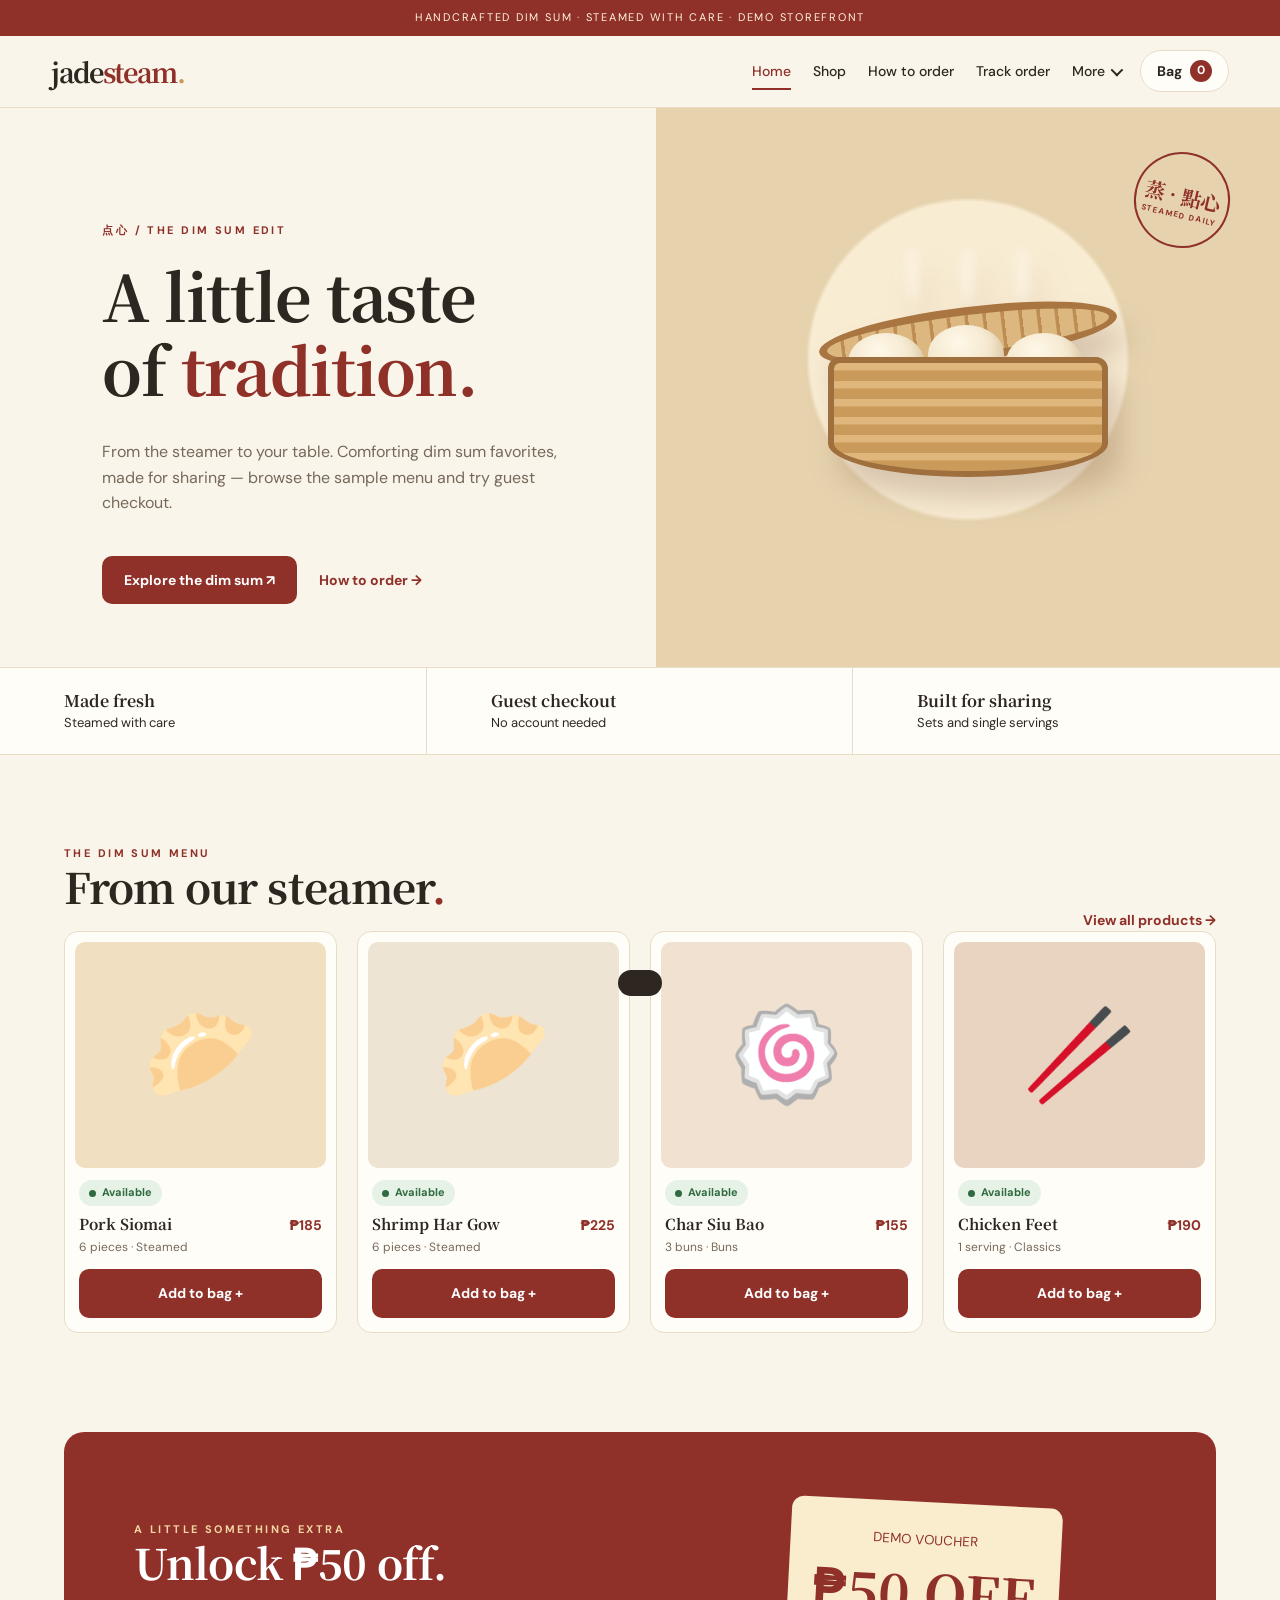
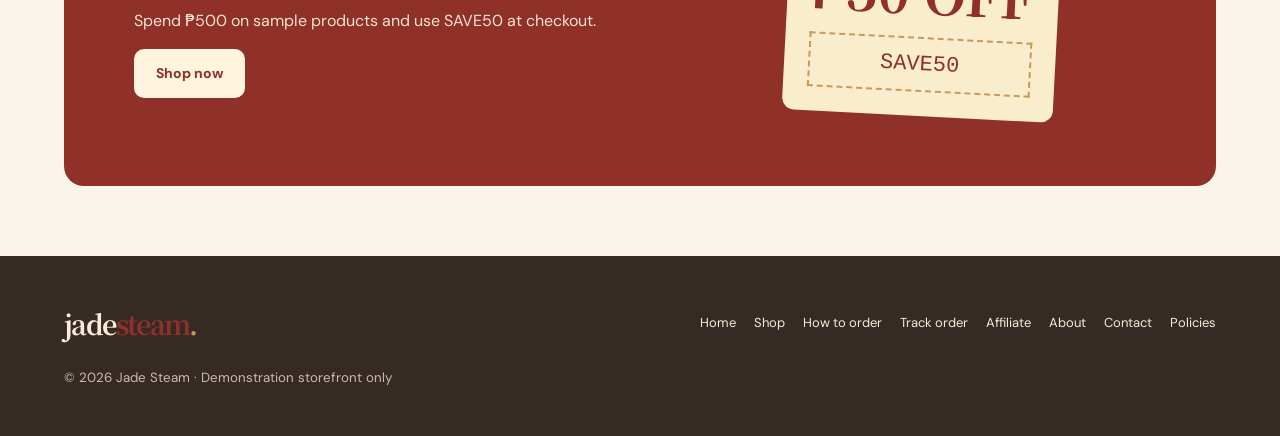
==== commit 0d29e946: "CHANGES" ====
--- a/index.html
+++ b/index.html
@@ -1 +1,4 @@
-<!doctype html><html lang="en"><head><meta charset="utf-8"><meta name="viewport" content="width=device-width,initial-scale=1"><title>Home | Jade Steam</title><link rel="stylesheet" href="style.css"><link rel="stylesheet" href="pages.css"><link rel="stylesheet" href="theme.css"><link rel="stylesheet" href="polish.css"><link rel="stylesheet" href="menu.css"><link rel="stylesheet" href="refinement.css"></head><body><div class="topbar">HANDCRAFTED DIM SUM  ·  STEAMED WITH CARE  ·  DEMO STOREFRONT</div><header class="header"><button class="menu-toggle" type="button" aria-label="Open navigation menu" aria-controls="mobile-navigation" aria-expanded="false"><span></span><span></span><span></span></button><a class="brand" href="index.html">jade<span>steam</span><i>.</i></a><nav id="mobile-navigation" aria-label="Main navigation"><a href="index.html">Home</a><a href="shop.html">Shop</a><a href="how-to-order.html">How to order</a><a href="track-order.html">Track order</a><a href="affiliate.html">Affiliate</a><a href="about.html">About</a><a href="contact.html">Contact</a><a href="policies.html">Policies</a></nav><div class="head-actions"><a href="cart.html" class="navbag">Bag <b id="count">0</b></a></div></header><div class="menu-backdrop" aria-hidden="true"></div><main><section class="hero"><div class="hero-copy"><div class="eyebrow">点心 / THE DIM SUM EDIT</div><h1>A little taste<br>of <em>tradition.</em></h1><p>From the steamer to your table. Discover comforting dim sum favorites, made for sharing. Explore our sample menu and guest checkout.</p><div class="hero-actions"><a class="btn dark" href="shop.html">Explore the dim sum ↗</a><a class="text-link" href="how-to-order.html">How to order →</a></div></div><div class="hero-visual"><div class="visual-sun"></div><div class="steamer-scene" aria-label="Illustration of bamboo dim sum steamer"><div class="steam steam-one"></div><div class="steam steam-two"></div><div class="steam steam-three"></div><div class="steamer-lid"></div><div class="steamer-basket"><span class="dumpling d1"></span><span class="dumpling d2"></span><span class="dumpling d3"></span></div><div class="steamer-base"></div></div><div class="seal">蒸 · 點心 <small>STEAMED DAILY</small></div><div class="visual-caption">FRESHLY STEAMED · MADE TO SHARE</div></div></section><section class="section"><div class="eyebrow">THE DIM SUM MENU</div><h2>From our steamer<span class="dot">.</span></h2><div id="products" class="products"></div><a class="btn dark" href="shop.html">View all products →</a></section><section class="promo"><div><div class="eyebrow">A LITTLE SOMETHING EXTRA</div><h2>Unlock ₱50 off.</h2><p>Spend ₱500 on sample products and use SAVE50 at checkout.</p><a class="btn light" href="shop.html">Shop now</a></div><div class="promo-ticket"><span>DEMO VOUCHER</span><strong>₱50 OFF</strong><code>SAVE50</code></div></section></main><footer><div class="footer-brand">jade<span>steam</span>.</div><div><a href="index.html">Home</a><a href="shop.html">Shop</a><a href="how-to-order.html">How to order</a><a href="track-order.html">Track order</a><a href="affiliate.html">Affiliate</a><a href="about.html">About</a><a href="contact.html">Contact</a><a href="policies.html">Policies</a></div><small>© 2026 Jade Steam · Demonstration storefront only</small></footer><div id="toast" class="toast" role="status"></div><script src="pages.js"></script><script defer src="polish.js"></script><script defer src="menu.js"></script></body></html>+<!doctype html><html lang="en"><head><meta charset="utf-8"><meta name="viewport" content="width=device-width,initial-scale=1"><title>Home | Jade Steam</title><link rel="stylesheet" href="styles.css"></head><body><div class="topbar">HANDCRAFTED DIM SUM · STEAMED WITH CARE · DEMO STOREFRONT</div><header class="header"><a class="brand" href="index.html">jade<span>steam</span><i>.</i></a><nav class="nav" id="nav" aria-label="Main"><a href="index.html">Home</a><a href="shop.html">Shop</a><a href="how-to-order.html">How to order</a><a href="track-order.html">Track order</a><div class="dd"><button class="dd-btn" data-dd="more" aria-expanded="false" aria-haspopup="true">More</button><div class="dd-menu"><a href="affiliate.html">Affiliate</a><a href="about.html">About</a><a href="contact.html">Contact</a><a href="policies.html">Policies</a></div></div></nav><div class="dd mini-wrap"><button class="bag-btn" data-dd="bag" aria-expanded="false" aria-haspopup="true">Bag <b data-bag-count>0</b></button><div class="dd-menu mini"><div id="miniCart"></div></div></div><button class="menu-toggle" aria-label="Menu" aria-controls="nav" aria-expanded="false"><span></span><span></span><span></span></button></header><div class="backdrop"></div><main><section class="hero"><div class="hero-copy"><div class="eyebrow">点心 / The dim sum edit</div><h1>A little taste<br>of <em>tradition.</em></h1><p class="lead">From the steamer to your table. Comforting dim sum favorites, made for sharing — browse the sample menu and try guest checkout.</p><div class="hero-actions"><a class="btn" href="shop.html">Explore the dim sum ↗</a><a class="text-link" href="how-to-order.html">How to order →</a></div></div><div class="hero-visual"><div class="steamer" role="img" aria-label="Bamboo dim sum steamer"><i class="steam" style="left:110px"></i><i class="steam" style="left:165px;animation-delay:1s"></i><i class="steam" style="left:220px;animation-delay:1.8s"></i><div class="lid"></div><span class="dump" style="left:50px"></span><span class="dump" style="left:130px;top:88px"></span><span class="dump" style="left:208px"></span><div class="basket"></div></div><div class="seal">蒸 · 點心<small>STEAMED DAILY</small></div></div></section>
+<div class="perks"><div><b>Made fresh</b>Steamed with care</div><div><b>Guest checkout</b>No account needed</div><div><b>Built for sharing</b>Sets and single servings</div></div>
+<section class="section"><div class="sec-head reveal"><div><div class="eyebrow">The dim sum menu</div><h2>From our steamer<span class="dot">.</span></h2></div><a class="text-link" href="shop.html">View all products →</a></div><div id="products" class="products" data-limit="4"></div></section>
+<section class="promo reveal"><div><div class="eyebrow">A little something extra</div><h2>Unlock ₱50 off.</h2><p>Spend ₱500 on sample products and use SAVE50 at checkout.</p><a class="btn light" href="shop.html">Shop now</a></div><div class="ticket"><small>DEMO VOUCHER</small><strong>₱50 OFF</strong><code>SAVE50</code></div></section></main><footer><div class="brand">jade<span>steam</span><i>.</i></div><nav><a href="index.html">Home</a><a href="shop.html">Shop</a><a href="how-to-order.html">How to order</a><a href="track-order.html">Track order</a><a href="affiliate.html">Affiliate</a><a href="about.html">About</a><a href="contact.html">Contact</a><a href="policies.html">Policies</a></nav><small>© 2026 Jade Steam · Demonstration storefront only</small></footer><div id="toast" class="toast" role="status" aria-live="polite"></div><script src="store.js"></script><script src="ui.js"></script></body></html>
--- a/styles.css
+++ b/styles.css
@@ -0,0 +1,116 @@
+/* Jade Steam — single consolidated stylesheet (replaces style/pages/theme/polish/menu/refinement.css) */
+@import url('https://fonts.googleapis.com/css2?family=DM+Sans:wght@400;500;700&family=Noto+Serif+SC:wght@500;700&display=swap');
+:root{--bg:#faf5ea;--card:#fffdf8;--ink:#2e2721;--muted:#76695b;--line:#e8dcc7;--red:#8f3029;--red-d:#6f221d;--gold:#c69b58;--sand:#f2e6cf;--ok:#2f6b3f;--warn:#a8650f;--bad:#8f3029;--r:14px;--serif:'Noto Serif SC',Georgia,serif;--sans:'DM Sans',system-ui,sans-serif}
+*{box-sizing:border-box}html{scroll-behavior:smooth;scroll-padding-top:90px}
+body{margin:0;background:var(--bg);color:var(--ink);font:400 16px/1.6 var(--sans);overflow-x:hidden}
+a{color:inherit;text-decoration:none}button,input,select,textarea{font:inherit;color:inherit}button{cursor:pointer}
+:focus-visible{outline:3px solid var(--gold);outline-offset:2px}
+h1,h2,h3{font-family:var(--serif);line-height:1.15;letter-spacing:-.02em;margin:0 0 .5em}
+h1{font-size:clamp(34px,6vw,64px)}h2{font-size:clamp(26px,3.6vw,42px)}h3{font-size:20px}
+.dot{color:var(--red)}.eyebrow{font-size:11px;letter-spacing:.22em;font-weight:700;color:var(--red);text-transform:uppercase}
+.muted{color:var(--muted)}.hidden{display:none!important}
+.topbar{background:var(--red);color:#fff4de;text-align:center;font-size:11px;letter-spacing:.16em;padding:9px 12px}
+/* header */
+.header{position:sticky;top:0;z-index:100;display:flex;align-items:center;gap:20px;height:72px;padding:0 max(4vw,20px);background:rgba(250,245,234,.94);backdrop-filter:blur(12px);border-bottom:1px solid var(--line)}
+.brand{font:700 27px var(--serif);letter-spacing:-.06em;margin-right:auto}.brand span{color:var(--red)}.brand i{color:var(--gold);font-style:normal}
+.nav{display:flex;align-items:center;gap:22px;font-size:14px;font-weight:500}
+.nav a,.dd-btn{position:relative;padding:6px 0;background:none;border:0}
+.nav>a[aria-current=page],.nav a:hover,.dd-btn:hover{color:var(--red)}
+.nav>a[aria-current=page]::after{content:"";position:absolute;left:0;right:0;bottom:-2px;height:2px;background:var(--red)}
+.dd{position:relative}.dd-btn{display:flex;gap:6px;align-items:center;font-weight:500}.dd-btn::after{content:"";width:7px;height:7px;border:solid currentColor;border-width:0 2px 2px 0;transform:rotate(45deg) translateY(-2px);transition:.2s}
+.dd-btn[aria-expanded=true]::after{transform:rotate(225deg)}
+.dd-menu{position:absolute;right:0;top:calc(100% + 10px);min-width:210px;background:var(--card);border:1px solid var(--line);border-radius:var(--r);box-shadow:0 18px 40px #4a241420;padding:8px;opacity:0;visibility:hidden;transform:translateY(-6px);transition:.2s}
+.dd.open .dd-menu{opacity:1;visibility:visible;transform:none}
+.dd-menu a{display:block;padding:10px 12px;border-radius:9px}.dd-menu a:hover{background:var(--sand);color:var(--red)}
+.bag-btn{display:flex;gap:8px;align-items:center;border:1px solid var(--line);background:var(--card);border-radius:999px;padding:9px 16px;font-weight:700;font-size:14px}
+.bag-btn b{background:var(--red);color:#fff;border-radius:999px;min-width:22px;height:22px;display:grid;place-items:center;font-size:12px;padding:0 6px}
+.mini{width:330px;padding:16px}.mini .row{display:flex;justify-content:space-between;gap:10px;font-size:14px;padding:6px 0}.mini .btn{width:100%;margin-top:10px}
+.menu-toggle{display:none;width:44px;height:44px;border:1px solid var(--line);border-radius:12px;background:var(--card);flex-direction:column;justify-content:center;align-items:center;gap:5px}
+.menu-toggle span{width:20px;height:2px;background:var(--red);transition:.25s}
+.menu-toggle[aria-expanded=true] span:nth-child(1){transform:translateY(7px) rotate(45deg)}.menu-toggle[aria-expanded=true] span:nth-child(2){opacity:0}.menu-toggle[aria-expanded=true] span:nth-child(3){transform:translateY(-7px) rotate(-45deg)}
+.backdrop{position:fixed;inset:0;background:#22150f90;z-index:90;opacity:0;visibility:hidden;transition:.25s}
+.menu-open .backdrop{opacity:1;visibility:visible}.menu-open{overflow:hidden}
+@media(max-width:960px){
+ .menu-toggle{display:flex}
+ .nav{position:fixed;top:0;right:0;bottom:0;width:min(340px,86vw);flex-direction:column;align-items:stretch;gap:0;padding:84px 22px 30px;background:var(--bg);z-index:110;transform:translateX(105%);transition:transform .3s;overflow-y:auto;visibility:hidden}
+ .menu-open .nav{transform:none;visibility:visible;box-shadow:-12px 0 40px #24120f30}.nav>a,.nav .dd-menu a{padding:14px 6px;border-bottom:1px solid var(--line);font-size:16px}.nav>a::after{display:none}
+ .nav .dd{display:contents}.nav .dd-btn{display:none}.nav .dd-menu{position:static;opacity:1;visibility:visible;transform:none;border:0;box-shadow:none;padding:0;background:none}
+ .nav .dd-menu a:hover{background:none}.mini-wrap .dd-menu{display:none}
+}
+/* buttons / forms */
+.btn{display:inline-flex;align-items:center;justify-content:center;gap:8px;border:0;border-radius:10px;padding:13px 22px;font-weight:700;font-size:14px;background:var(--red);color:#fff;transition:.2s}
+.btn:hover:not(:disabled){background:var(--red-d);transform:translateY(-2px);box-shadow:0 8px 20px #8f302933}.btn:disabled{opacity:.5;cursor:not-allowed}
+.btn.ghost{background:transparent;color:var(--red);border:1px solid var(--red)}.btn.ghost:hover:not(:disabled){background:var(--sand)}.btn.light{background:#fff4de;color:var(--red)}.btn.full{width:100%}
+.text-link{font-weight:700;font-size:14px;color:var(--red)}.text-link:hover{text-decoration:underline}
+.field{display:flex;flex-direction:column;gap:6px;margin:0 0 14px;min-width:0}.field label{font-size:12px;font-weight:700;letter-spacing:.03em}
+input,select,textarea{width:100%;min-width:0;padding:12px 14px;border:1px solid #d9c9ae;border-radius:10px;background:#fff}
+select{appearance:none;-webkit-appearance:none;padding-right:40px;cursor:pointer;background:#fff url("data:image/svg+xml,%3Csvg xmlns='http://www.w3.org/2000/svg' width='12' height='8'%3E%3Cpath d='M1 1l5 5 5-5' fill='none' stroke='%238f3029' stroke-width='2' stroke-linecap='round'/%3E%3C/svg%3E") no-repeat right 14px center}
+select:disabled,input:disabled{background:#f1ebdf;color:var(--muted)}
+input:focus,select:focus,textarea:focus{outline:2px solid var(--gold);border-color:var(--gold)}
+.form-grid{display:grid;grid-template-columns:1fr 1fr;gap:0 14px}.span2{grid-column:span 2}
+.inline-form{display:flex;gap:8px}.err{color:var(--bad);font-size:13px;min-height:1.2em}
+/* layout */
+.section{padding:clamp(48px,7vw,90px) max(5vw,20px)}.narrow{max-width:880px;margin:auto}
+.page-title{margin:8px 0 14px}.lead{color:var(--muted);max-width:560px}
+.panel{background:var(--card);border:1px solid var(--line);border-radius:var(--r);padding:26px;margin-bottom:20px}
+.notice-box{background:var(--sand);border-radius:10px;padding:14px 16px;font-size:13px;line-height:1.7;margin:16px 0}
+.two-col{display:grid;grid-template-columns:minmax(0,1.6fr) minmax(280px,1fr);gap:26px;align-items:start}
+.sticky{position:sticky;top:96px}
+@media(max-width:900px){.two-col,.product-layout,.hero,.promo{grid-template-columns:1fr!important}.sticky{position:static}}
+/* hero */
+.hero{display:grid;grid-template-columns:1.05fr 1fr;min-height:560px;border-bottom:1px solid var(--line)}
+.hero-copy{padding:clamp(48px,8vw,110px) 6vw 50px 8vw;display:flex;flex-direction:column;align-items:flex-start;justify-content:center}
+.hero h1{margin:18px 0}.hero h1 em{font-style:normal;color:var(--red)}.hero-actions{display:flex;gap:22px;align-items:center;margin-top:24px;flex-wrap:wrap}
+.hero-visual{position:relative;display:grid;place-items:center;min-height:420px;background:radial-gradient(circle at 50% 45%,#f8ecd3 0 36%,#e6d3ae 37%);overflow:hidden}
+.seal{position:absolute;top:8%;right:8%;width:96px;height:96px;border:2px solid var(--red);color:var(--red);border-radius:50%;display:grid;place-content:center;text-align:center;font:700 20px var(--serif);transform:rotate(13deg)}.seal small{font:700 8px var(--sans);letter-spacing:.12em}
+.steamer{position:relative;width:340px;height:300px;animation:float 6s ease-in-out infinite;filter:drop-shadow(12px 22px 14px #7b513d40)}
+.steamer .lid{position:absolute;left:20px;top:70px;width:300px;height:54px;border-radius:50%;background:repeating-linear-gradient(90deg,#dcb77f 0 14px,#bd8d53 15px 18px);border:8px solid #a97641;transform:rotate(-7deg)}
+.steamer .basket{position:absolute;left:30px;top:120px;width:280px;height:120px;border-radius:12px 12px 50% 50%/12px 12px 28% 28%;background:repeating-linear-gradient(0deg,#c99a59 0 10px,#dfb67b 11px 18px);border:6px solid #9f703e}
+.steamer .dump{position:absolute;top:96px;width:76px;height:58px;background:radial-gradient(ellipse at 40% 30%,#fff8e8,#e9d7b5);border-radius:54% 54% 43% 43%;box-shadow:inset -7px -8px 8px #c6ae8960}
+.steam{position:absolute;top:10px;width:9px;height:56px;border-radius:50%;background:#fff9ebcc;filter:blur(6px);animation:steam 3.2s ease-in-out infinite}
+@keyframes float{50%{transform:translateY(-10px)}}@keyframes steam{0%{opacity:.1;transform:translateY(12px) scale(.8)}55%{opacity:.9}100%{opacity:0;transform:translateY(-34px) scale(1.3)}}
+.perks{display:grid;grid-template-columns:repeat(3,1fr);gap:0;border-bottom:1px solid var(--line);background:var(--card)}.perks div{padding:20px 5vw;font-size:13px;border-right:1px solid var(--line)}.perks div:last-child{border:0}.perks b{display:block;font-family:var(--serif);font-size:16px}
+@media(max-width:720px){.perks{grid-template-columns:1fr}.perks div{border:0;border-bottom:1px solid var(--line)}.steamer{transform:scale(.78)}}
+/* shop toolbar */
+.toolbar{display:grid;grid-template-columns:minmax(0,1fr) 200px 200px auto;gap:12px;align-items:end;margin:24px 0 8px;padding:16px;background:var(--card);border:1px solid var(--line);border-radius:var(--r)}
+.toolbar .field{margin:0}.check{display:flex;align-items:center;gap:8px;font-size:14px;padding-bottom:12px;white-space:nowrap}.check input{width:18px;height:18px;accent-color:var(--red)}
+.chips{display:flex;gap:8px;flex-wrap:wrap;margin:14px 0 22px}.chips button{border:1px solid #d9c9ae;background:transparent;border-radius:999px;padding:8px 16px;font-size:13px;font-weight:700;color:var(--muted)}.chips button.active{background:var(--red);border-color:var(--red);color:#fff}
+.count{font-size:13px;color:var(--muted);margin:0 0 14px}
+@media(max-width:900px){.toolbar{grid-template-columns:1fr 1fr}.toolbar .field:first-child{grid-column:span 2}}
+@media(max-width:760px){.chips{display:none}}@media(max-width:480px){.toolbar{grid-template-columns:1fr}.toolbar .field:first-child{grid-column:auto}}
+/* product cards — status badge lives in its own row, never clipped */
+.products{display:grid;grid-template-columns:repeat(4,minmax(0,1fr));gap:20px}
+@media(max-width:1100px){.products{grid-template-columns:repeat(3,minmax(0,1fr))}}@media(max-width:760px){.products{grid-template-columns:repeat(2,minmax(0,1fr));gap:12px}}
+.product{display:flex;flex-direction:column;background:var(--card);border:1px solid var(--line);border-radius:var(--r);padding:10px 10px 14px;transition:.3s}.product:hover{transform:translateY(-4px);box-shadow:0 14px 30px #59351e18}
+.product>a{display:block;flex:1}
+.product-art{position:relative;aspect-ratio:1/.9;border-radius:10px;background:var(--shade,#eee4d3);display:grid;place-items:center;overflow:hidden}
+.emoji{font-size:clamp(56px,8vw,92px);transition:transform .4s}.product:hover .emoji{transform:rotate(-6deg) scale(1.08)}
+.badge{display:inline-flex;align-items:center;gap:6px;margin:12px 4px 0;padding:4px 10px;border-radius:999px;font-size:11px;font-weight:700;white-space:nowrap;background:#e6f2e6;color:var(--ok)}
+.badge::before{content:"";width:7px;height:7px;border-radius:50%;background:currentColor}
+.badge.low{background:#fbefd9;color:var(--warn)}.badge.out{background:#f6dcd9;color:var(--bad)}
+.product-meta{display:flex;justify-content:space-between;gap:8px;align-items:baseline;padding:8px 4px 0;font:700 15px/1.35 var(--serif)}.product-meta small{font:700 14px var(--sans);color:var(--red);white-space:nowrap}
+.product-desc{margin:4px 4px 12px;font-size:12px;color:var(--muted)}
+.product>.btn{margin:0 4px}
+@media(max-width:480px){.product-meta{flex-direction:column;gap:2px}.product>.btn{padding:11px 6px;font-size:12px}}
+/* product detail */
+.product-layout{display:grid;grid-template-columns:1fr 1fr;gap:44px;align-items:start;margin:24px 0 60px}
+.big-art{aspect-ratio:1;border-radius:var(--r);display:grid;place-items:center;font-size:clamp(100px,18vw,190px)}
+.price{font:700 30px var(--serif);color:var(--red);margin:6px 0 14px}
+.stepper{display:inline-flex;border:1px solid #d9c9ae;border-radius:10px;overflow:hidden;background:#fff}.stepper button{width:42px;border:0;background:var(--sand);font-size:20px}.stepper input{width:56px;border:0;border-radius:0;text-align:center;padding:10px 0}
+.details{margin-top:24px;border-top:1px solid var(--line)}details{border-bottom:1px solid var(--line);padding:14px 0}summary{cursor:pointer;font-weight:700;list-style:none;display:flex;justify-content:space-between}summary::after{content:"+";color:var(--red);font-size:20px;line-height:1}details[open] summary::after{content:"−"}details p{color:var(--muted);margin:10px 0 0}
+/* cart */
+.cart-entry{display:grid;grid-template-columns:76px 1fr auto;gap:16px;align-items:center;padding:16px 0;border-bottom:1px solid var(--line)}
+.cart-entry .art{aspect-ratio:1;border-radius:10px;display:grid;place-items:center;font-size:36px}.cart-entry small{display:block;color:var(--muted)}
+.cart-entry .stepper button{width:34px}.cart-entry .stepper span{min-width:34px;display:grid;place-items:center;font-weight:700}
+.link-btn{background:none;border:0;color:var(--red);font-size:13px;text-decoration:underline;padding:6px 0}
+.summary-line{display:flex;justify-content:space-between;gap:10px;margin:12px 0}hr{border:0;border-top:1px solid var(--line)}
+.steps{display:grid;grid-template-columns:repeat(auto-fit,minmax(200px,1fr));gap:18px;margin-top:30px}.steps article{border-top:2px solid var(--red);padding-top:16px}.steps span{font-size:12px;color:var(--red);font-weight:700}
+.metrics{display:grid;grid-template-columns:repeat(3,1fr);gap:12px}.metrics>div{background:#fff;padding:16px;border-radius:10px;border:1px solid var(--line)}.metrics strong{display:block;font-size:26px}
+@media(max-width:560px){.metrics{grid-template-columns:1fr 1fr}.form-grid{grid-template-columns:1fr}.span2{grid-column:auto}.cart-entry{grid-template-columns:60px 1fr}.cart-entry>.line-total{grid-column:2}}
+.promo{margin:10px max(5vw,20px) 70px;background:var(--red);color:#fff;border-radius:20px;display:grid;grid-template-columns:1.2fr 1fr;gap:30px;align-items:center;padding:clamp(34px,6vw,70px)}
+.promo .eyebrow{color:#f4d5a3}.promo p{color:#f5e3d3}.ticket{background:#f9edce;color:var(--red);padding:24px;border-radius:12px;text-align:center;transform:rotate(3deg);justify-self:center}.ticket strong{display:block;font:700 54px var(--serif)}.ticket code{display:block;border:2px dashed var(--gold);padding:8px 14px;font-size:22px;margin-top:8px}
+.sec-head{display:flex;justify-content:space-between;align-items:end;gap:20px;flex-wrap:wrap}
+.toast{position:fixed;bottom:24px;left:50%;transform:translate(-50%,120px);background:var(--ink);color:#fff;padding:13px 22px;border-radius:999px;z-index:200;transition:.3s;font-size:14px}.toast.show{transform:translate(-50%,0)}
+footer{background:#362a25;color:#f8ebd7;padding:48px max(5vw,20px);display:flex;justify-content:space-between;gap:24px;flex-wrap:wrap;align-items:center}footer nav{display:flex;gap:18px;flex-wrap:wrap;font-size:13px}footer a:hover{color:#f1bd76}footer small{color:#cdbba8;width:100%}
+.reveal{opacity:0;transform:translateY(22px);transition:.6s}.reveal.in{opacity:1;transform:none}
+@media(prefers-reduced-motion:reduce){*{animation:none!important;transition:none!important}.reveal{opacity:1;transform:none}}
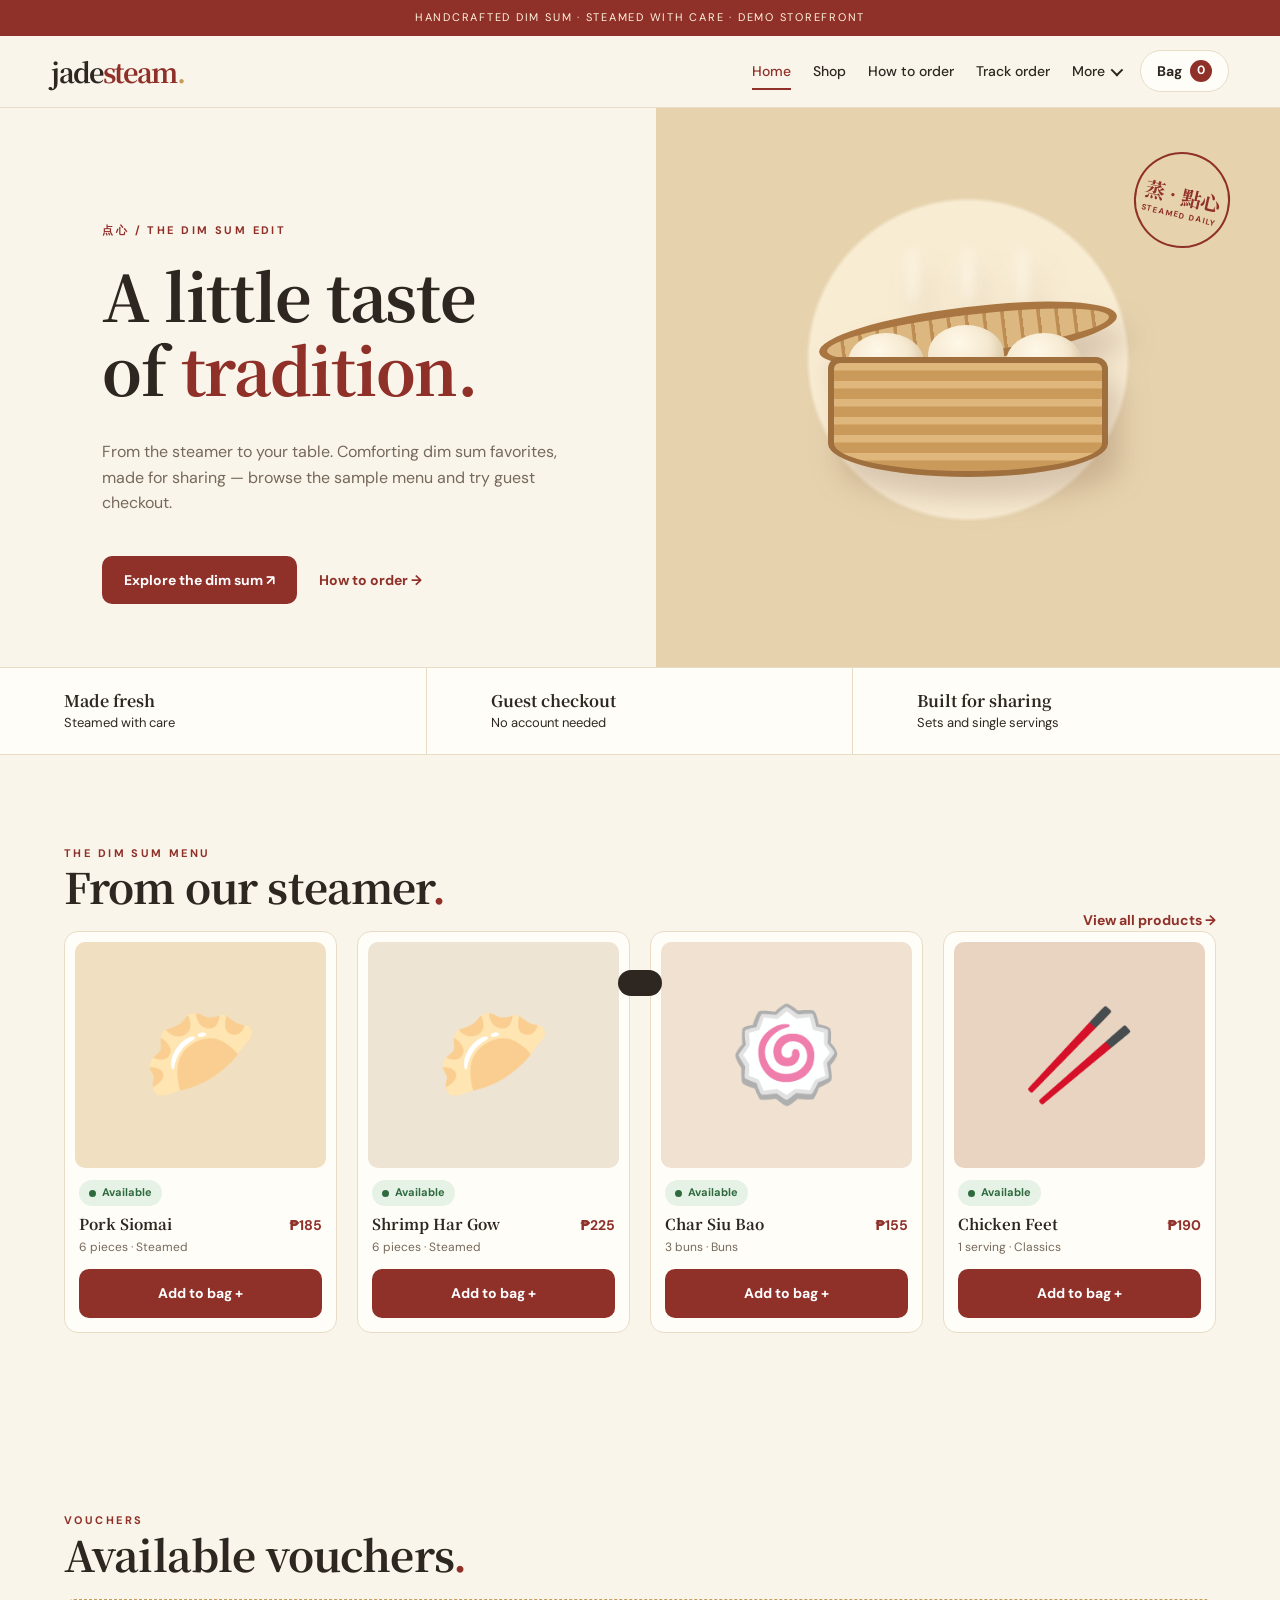
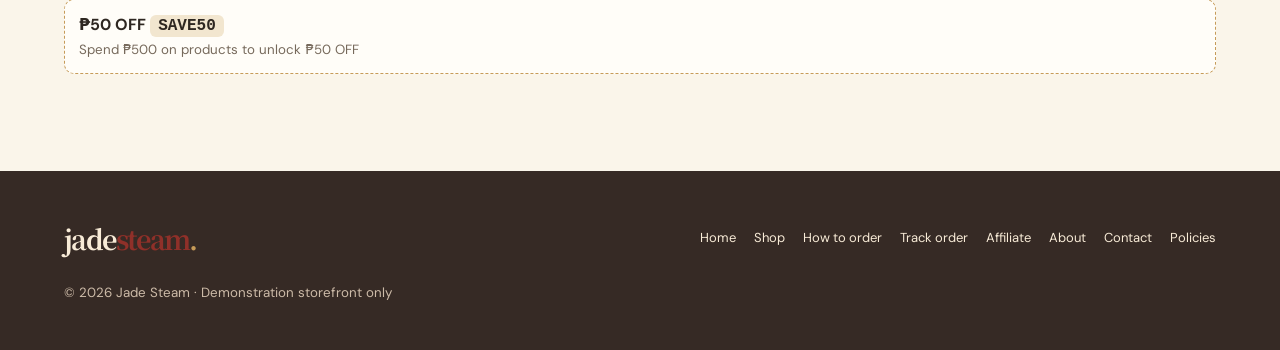
==== commit 61a3a010: "with admin side" ====
--- a/index.html
+++ b/index.html
@@ -1,4 +1,4 @@
-<!doctype html><html lang="en"><head><meta charset="utf-8"><meta name="viewport" content="width=device-width,initial-scale=1"><title>Home | Jade Steam</title><link rel="stylesheet" href="styles.css"></head><body><div class="topbar">HANDCRAFTED DIM SUM · STEAMED WITH CARE · DEMO STOREFRONT</div><header class="header"><a class="brand" href="index.html">jade<span>steam</span><i>.</i></a><nav class="nav" id="nav" aria-label="Main"><a href="index.html">Home</a><a href="shop.html">Shop</a><a href="how-to-order.html">How to order</a><a href="track-order.html">Track order</a><div class="dd"><button class="dd-btn" data-dd="more" aria-expanded="false" aria-haspopup="true">More</button><div class="dd-menu"><a href="affiliate.html">Affiliate</a><a href="about.html">About</a><a href="contact.html">Contact</a><a href="policies.html">Policies</a></div></div></nav><div class="dd mini-wrap"><button class="bag-btn" data-dd="bag" aria-expanded="false" aria-haspopup="true">Bag <b data-bag-count>0</b></button><div class="dd-menu mini"><div id="miniCart"></div></div></div><button class="menu-toggle" aria-label="Menu" aria-controls="nav" aria-expanded="false"><span></span><span></span><span></span></button></header><div class="backdrop"></div><main><section class="hero"><div class="hero-copy"><div class="eyebrow">点心 / The dim sum edit</div><h1>A little taste<br>of <em>tradition.</em></h1><p class="lead">From the steamer to your table. Comforting dim sum favorites, made for sharing — browse the sample menu and try guest checkout.</p><div class="hero-actions"><a class="btn" href="shop.html">Explore the dim sum ↗</a><a class="text-link" href="how-to-order.html">How to order →</a></div></div><div class="hero-visual"><div class="steamer" role="img" aria-label="Bamboo dim sum steamer"><i class="steam" style="left:110px"></i><i class="steam" style="left:165px;animation-delay:1s"></i><i class="steam" style="left:220px;animation-delay:1.8s"></i><div class="lid"></div><span class="dump" style="left:50px"></span><span class="dump" style="left:130px;top:88px"></span><span class="dump" style="left:208px"></span><div class="basket"></div></div><div class="seal">蒸 · 點心<small>STEAMED DAILY</small></div></div></section>
+<!doctype html><html lang="en"><head><meta charset="utf-8"><meta name="viewport" content="width=device-width,initial-scale=1"><title>Home | Jade Steam</title><link rel="stylesheet" href="styles.css"></head><body><div class="topbar">HANDCRAFTED DIM SUM · STEAMED WITH CARE · DEMO STOREFRONT</div><header class="header"><a class="brand" href="index.html">jade<span>steam</span><i>.</i></a><nav class="nav" id="nav" aria-label="Main"><a href="index.html">Home</a><a href="shop.html">Shop</a><a href="how-to-order.html">How to order</a><a href="track-order.html">Track order</a><a href="affiliate.html" data-aff hidden>Earn: Reseller</a><div class="dd"><button class="dd-btn" data-dd="more" aria-expanded="false" aria-haspopup="true">More</button><div class="dd-menu"><a href="affiliate.html" data-aff hidden>Become a Reseller</a><a href="about.html">About</a><a href="contact.html">Contact</a><a href="policies.html">Policies</a></div></div></nav><div class="dd mini-wrap"><button class="bag-btn" data-dd="bag" aria-expanded="false" aria-haspopup="true">Bag <b data-bag-count>0</b></button><div class="dd-menu mini"><div id="miniCart"></div></div></div><button class="menu-toggle" aria-label="Menu" aria-controls="nav" aria-expanded="false"><span></span><span></span><span></span></button></header><div class="backdrop"></div><main><section class="hero"><div class="hero-copy"><div class="eyebrow">点心 / The dim sum edit</div><h1>A little taste<br>of <em>tradition.</em></h1><p class="lead">From the steamer to your table. Comforting dim sum favorites, made for sharing — browse the sample menu and try guest checkout.</p><div class="hero-actions"><a class="btn" href="shop.html">Explore the dim sum ↗</a><a class="text-link" href="how-to-order.html">How to order →</a></div></div><div class="hero-visual"><div class="steamer" role="img" aria-label="Bamboo dim sum steamer"><i class="steam" style="left:110px"></i><i class="steam" style="left:165px;animation-delay:1s"></i><i class="steam" style="left:220px;animation-delay:1.8s"></i><div class="lid"></div><span class="dump" style="left:50px"></span><span class="dump" style="left:130px;top:88px"></span><span class="dump" style="left:208px"></span><div class="basket"></div></div><div class="seal">蒸 · 點心<small>STEAMED DAILY</small></div></div></section>
 <div class="perks"><div><b>Made fresh</b>Steamed with care</div><div><b>Guest checkout</b>No account needed</div><div><b>Built for sharing</b>Sets and single servings</div></div>
 <section class="section"><div class="sec-head reveal"><div><div class="eyebrow">The dim sum menu</div><h2>From our steamer<span class="dot">.</span></h2></div><a class="text-link" href="shop.html">View all products →</a></div><div id="products" class="products" data-limit="4"></div></section>
-<section class="promo reveal"><div><div class="eyebrow">A little something extra</div><h2>Unlock ₱50 off.</h2><p>Spend ₱500 on sample products and use SAVE50 at checkout.</p><a class="btn light" href="shop.html">Shop now</a></div><div class="ticket"><small>DEMO VOUCHER</small><strong>₱50 OFF</strong><code>SAVE50</code></div></section></main><footer><div class="brand">jade<span>steam</span><i>.</i></div><nav><a href="index.html">Home</a><a href="shop.html">Shop</a><a href="how-to-order.html">How to order</a><a href="track-order.html">Track order</a><a href="affiliate.html">Affiliate</a><a href="about.html">About</a><a href="contact.html">Contact</a><a href="policies.html">Policies</a></nav><small>© 2026 Jade Steam · Demonstration storefront only</small></footer><div id="toast" class="toast" role="status" aria-live="polite"></div><script src="store.js"></script><script src="ui.js"></script></body></html>+<section class="section" data-promo hidden><div class="eyebrow">Vouchers</div><h2>Available vouchers<span class="dot">.</span></h2><div class="voucher-list"></div></section><section class="promo reveal" data-aff hidden><div><div class="eyebrow">Want to earn?</div><h2>Become a Reseller / Affiliate</h2><p>Share your personal link and earn commission on verified, completed orders. No earnings are guaranteed.</p><a class="btn light" href="affiliate.html">Learn more</a></div></div></section></main><footer><div class="brand">jade<span>steam</span><i>.</i></div><nav><a href="index.html">Home</a><a href="shop.html">Shop</a><a href="how-to-order.html">How to order</a><a href="track-order.html">Track order</a><a href="affiliate.html">Affiliate</a><a href="about.html">About</a><a href="contact.html">Contact</a><a href="policies.html">Policies</a></nav><small>© 2026 Jade Steam · Demonstration storefront only</small></footer><div id="toast" class="toast" role="status" aria-live="polite"></div><script src="supabase-config.js"></script><script src="store.js"></script><script src="ui.js"></script></body></html>
--- a/styles.css
+++ b/styles.css
@@ -114,3 +114,9 @@
 footer{background:#362a25;color:#f8ebd7;padding:48px max(5vw,20px);display:flex;justify-content:space-between;gap:24px;flex-wrap:wrap;align-items:center}footer nav{display:flex;gap:18px;flex-wrap:wrap;font-size:13px}footer a:hover{color:#f1bd76}footer small{color:#cdbba8;width:100%}
 .reveal{opacity:0;transform:translateY(22px);transition:.6s}.reveal.in{opacity:1;transform:none}
 @media(prefers-reduced-motion:reduce){*{animation:none!important;transition:none!important}.reveal{opacity:1;transform:none}}
+[hidden]{display:none!important}
+.product-art img,.big-art img,.cart-entry .art img{width:100%;height:100%;object-fit:cover;display:block}
+.vch{display:flex;justify-content:space-between;align-items:center;gap:10px;border:1px dashed var(--gold);background:var(--card);border-radius:10px;padding:12px 14px;margin:8px 0}.vch small{display:block;color:var(--muted)}.vch code{background:var(--sand);padding:2px 8px;border-radius:6px;font-weight:700}
+.qr{max-width:200px;border-radius:10px;margin-top:8px}.tl{list-style:none;padding:0;margin:18px 0}.tl li{position:relative;padding:0 0 16px 32px;color:var(--muted)}.tl li::before{content:"";position:absolute;left:0;top:3px;width:16px;height:16px;border-radius:50%;border:2px solid var(--line);background:#fff}.tl li::after{content:"";position:absolute;left:7px;top:22px;bottom:-2px;width:2px;background:var(--line)}.tl li:last-child::after{display:none}.tl li.done{color:var(--ink);font-weight:700}.tl li.done::before{background:var(--ok);border-color:var(--ok)}
+.dlg{border:0;border-radius:var(--r);padding:28px;max-width:440px;width:92vw;background:var(--card)}.dlg::backdrop{background:#22150f99}
+.voucher-list:empty{display:none}
